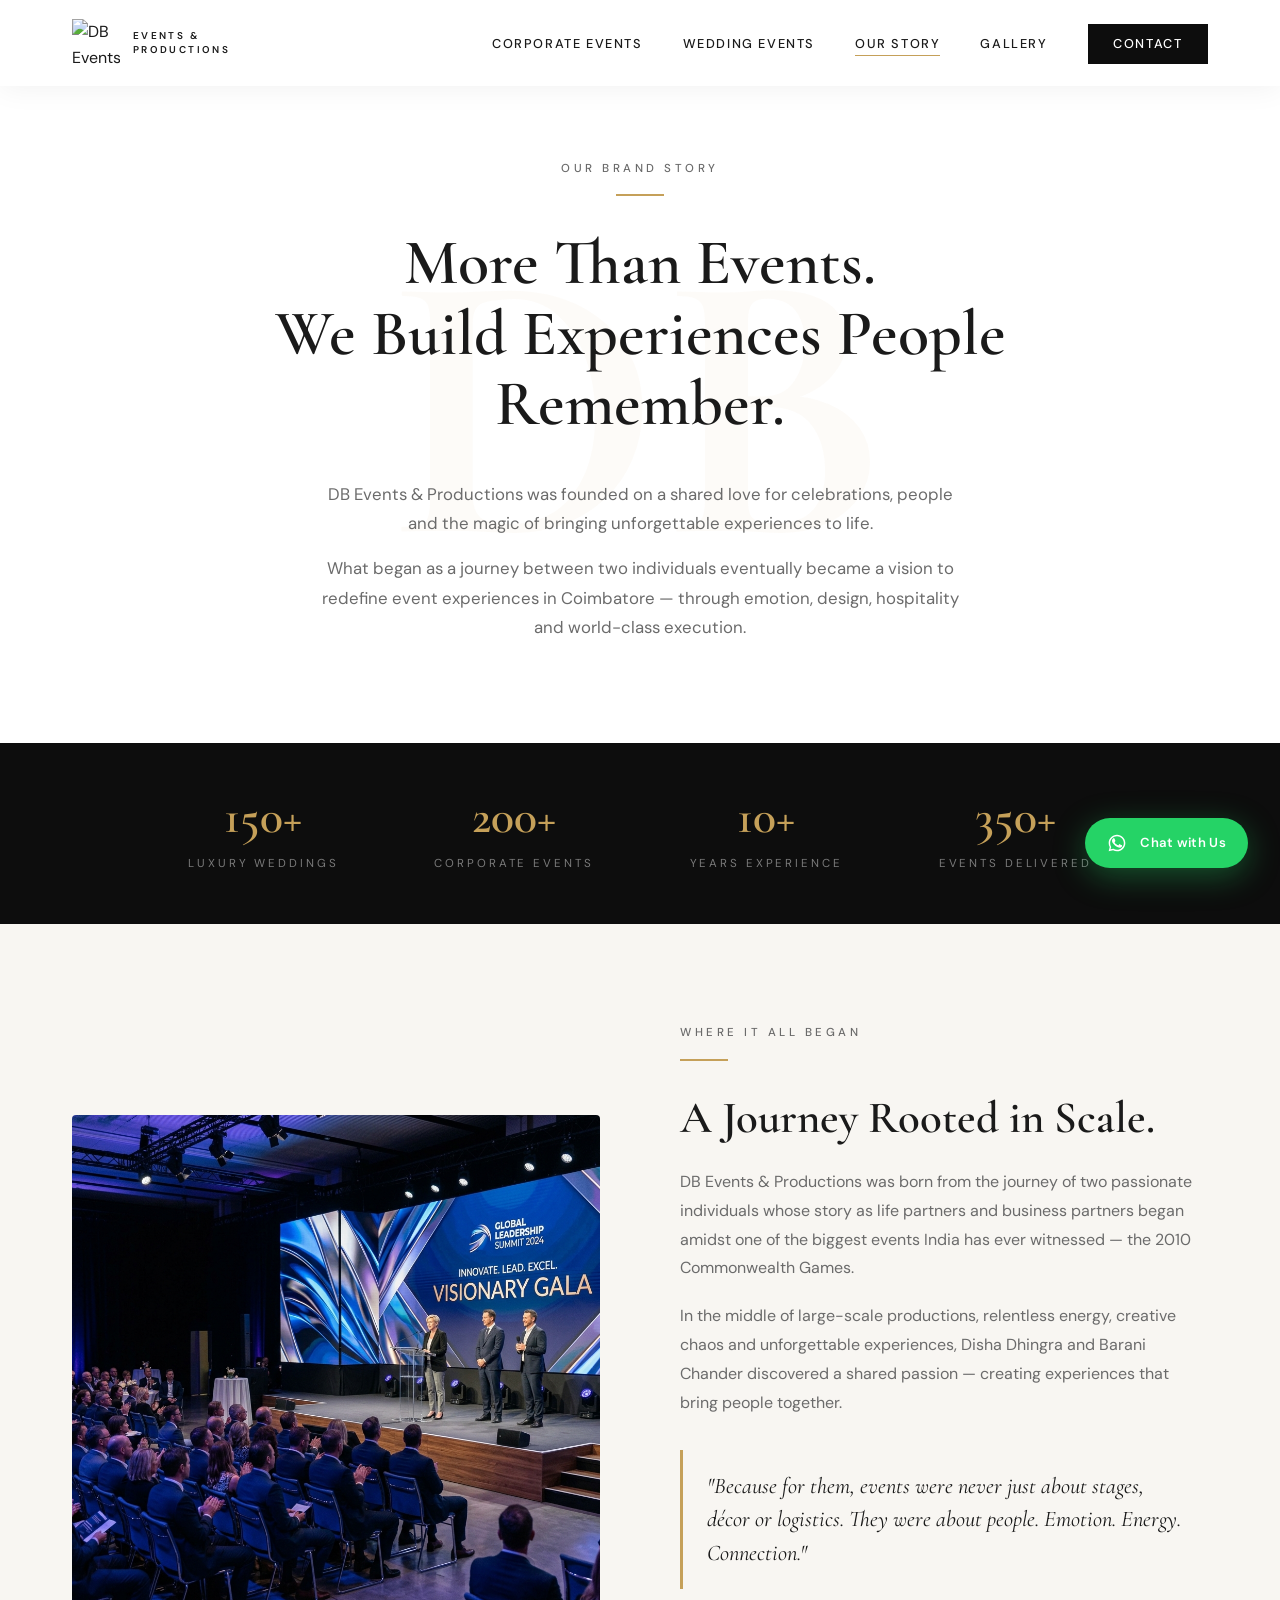
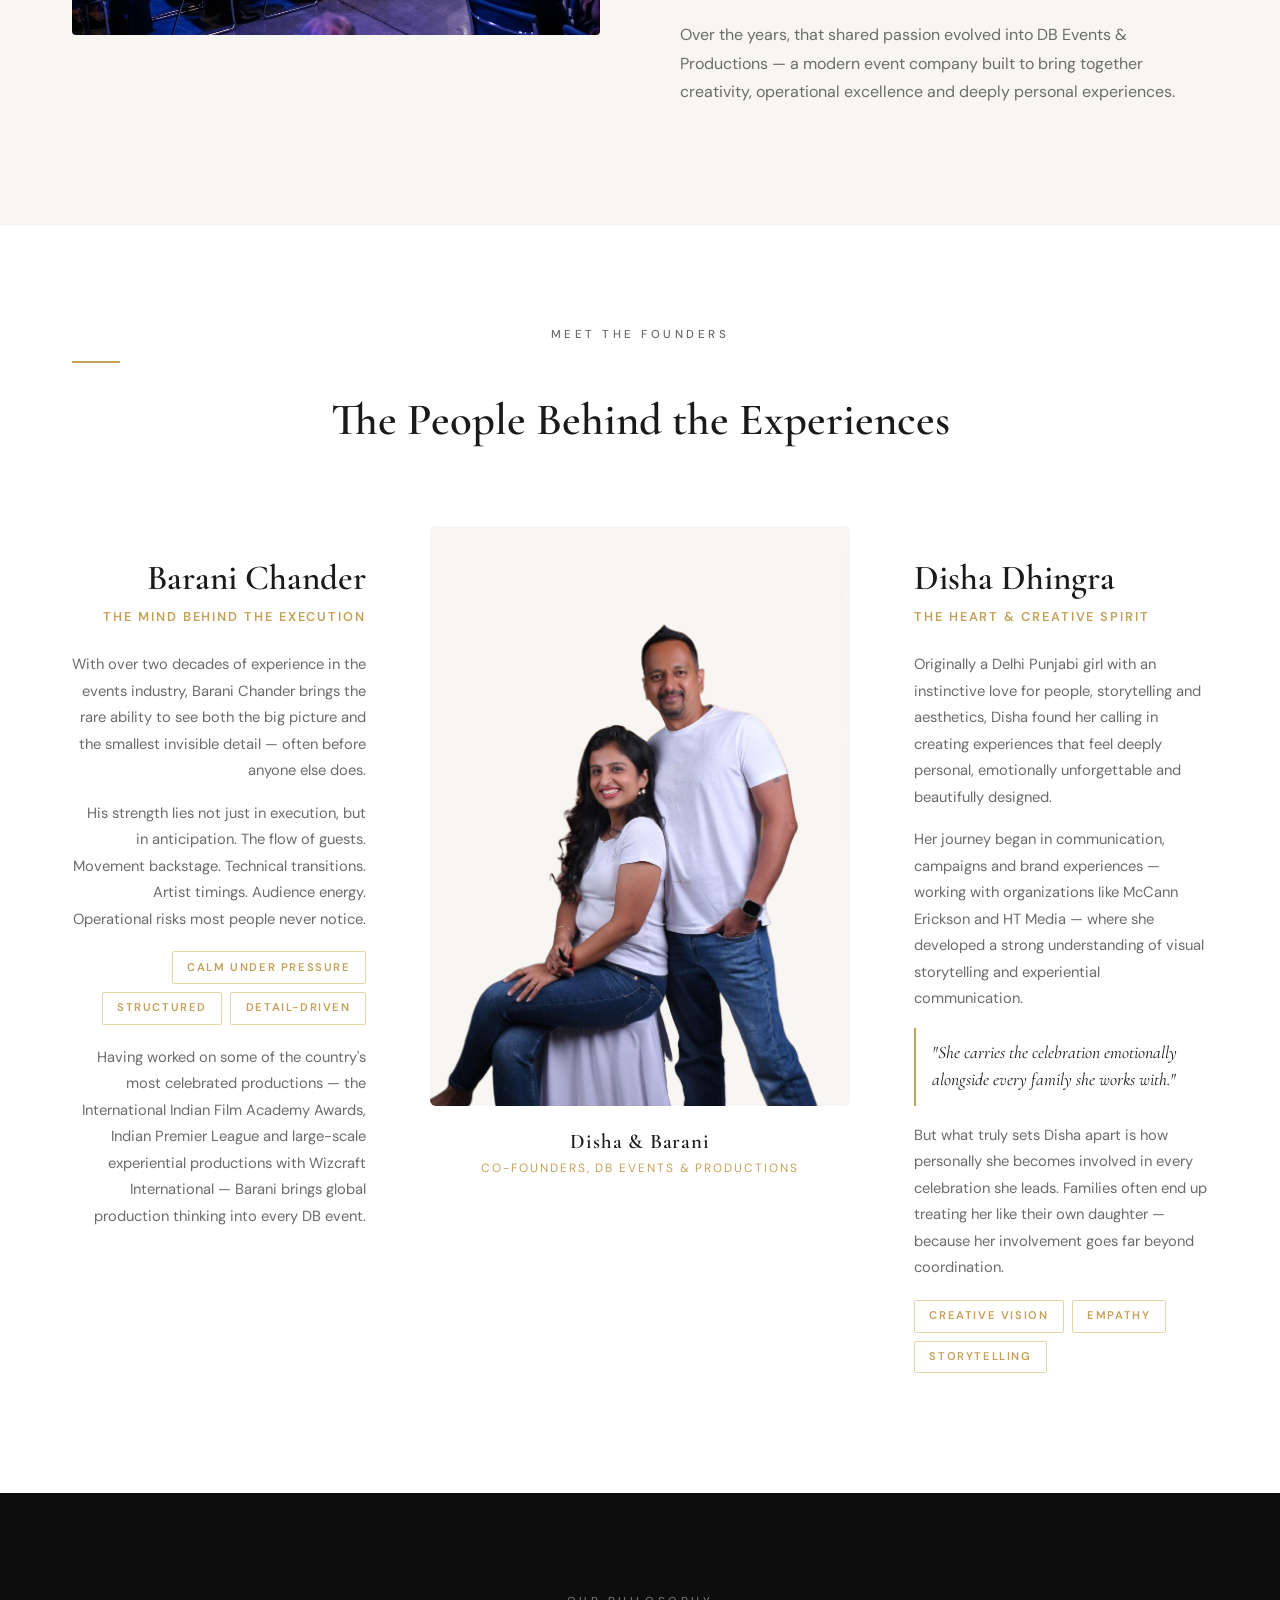
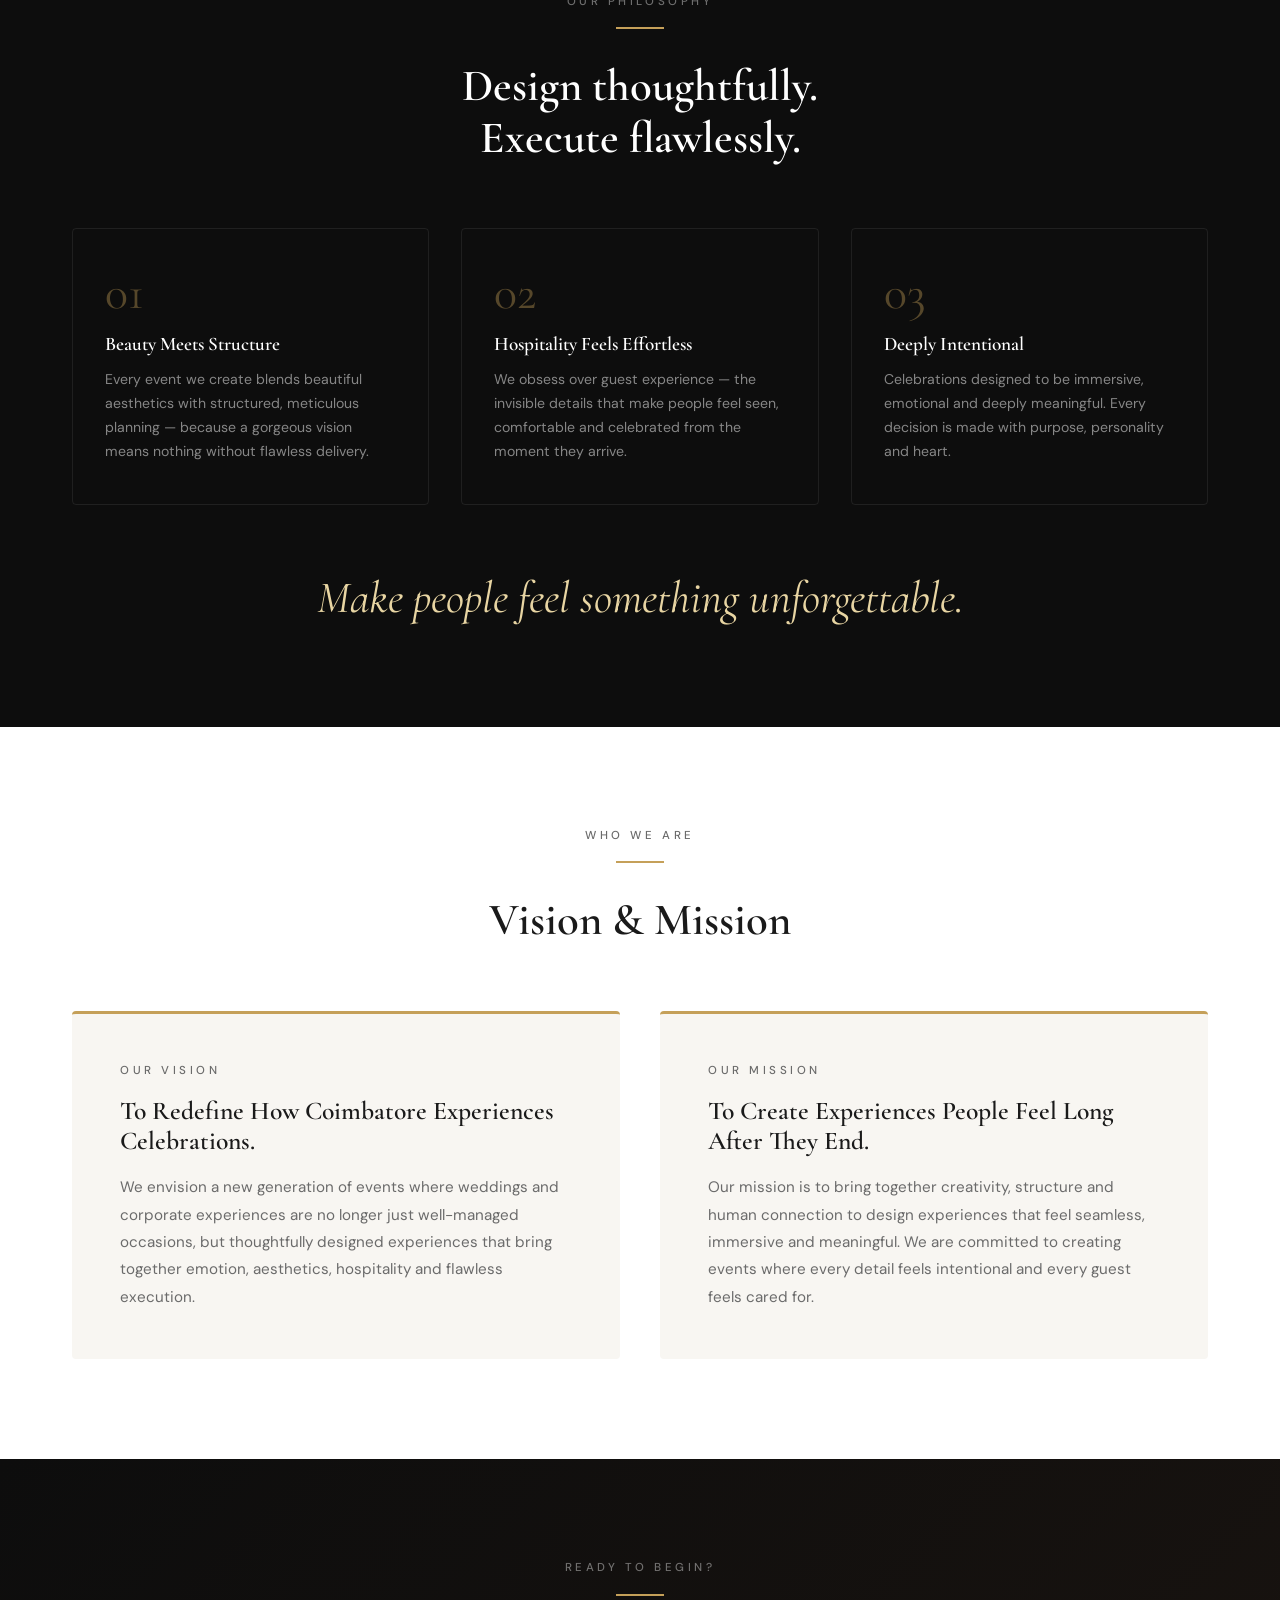
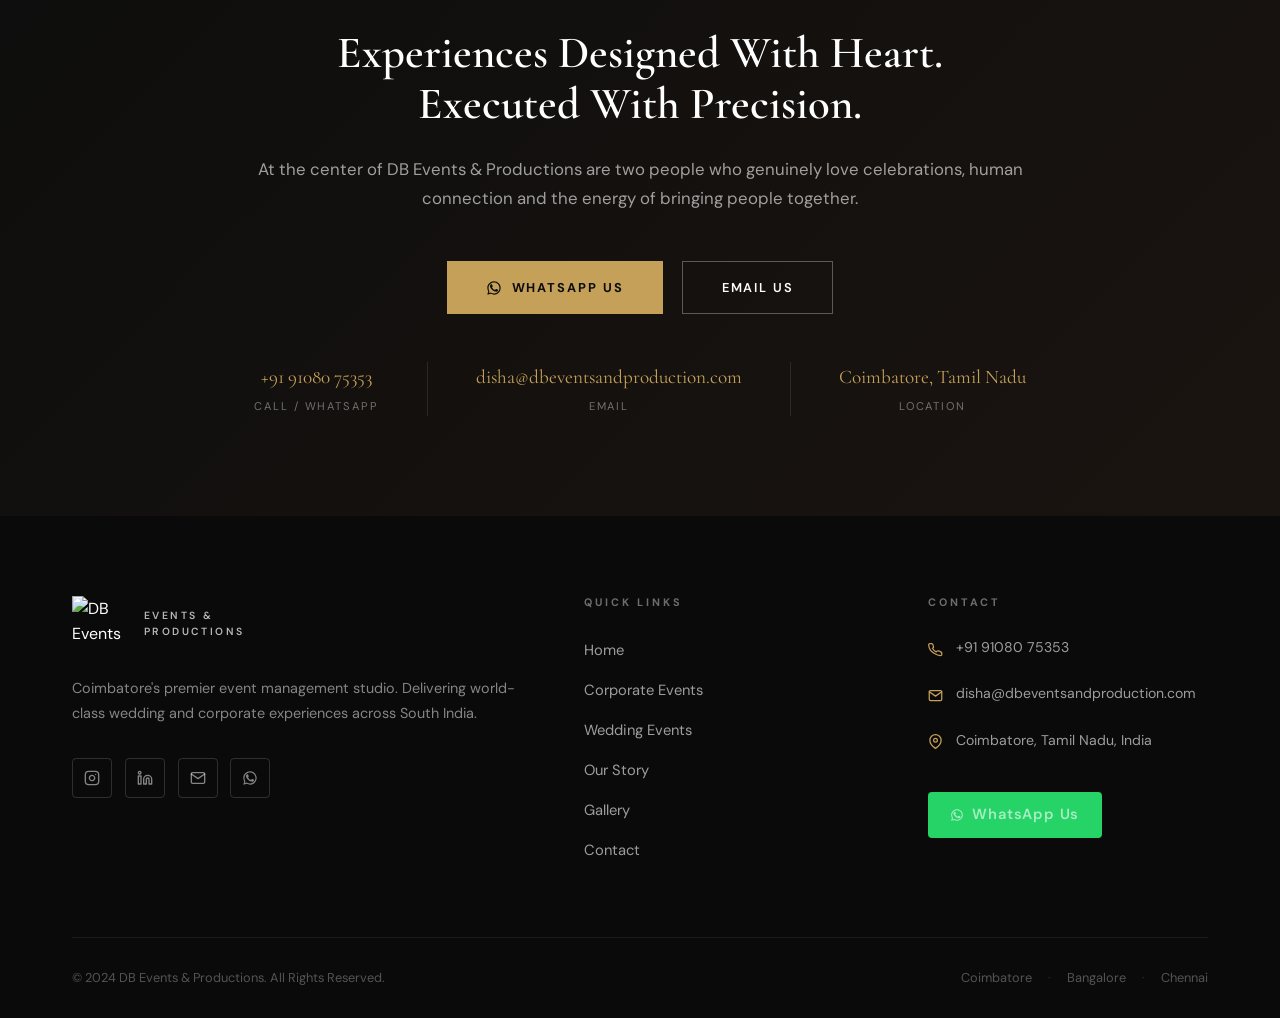
==== about.html @ b4627462 "Initial upload" ====
<!DOCTYPE html>
<html lang="en">
<head>
    <meta charset="UTF-8">
    <meta name="viewport" content="width=device-width, initial-scale=1.0">
    <title>About DB Events & Productions | Premium Event Management in Coimbatore</title>
    <meta name="description" content="Learn about DB Events & Productions — a premium event management company in Coimbatore founded by Disha Dhingra and Barani Chander, specializing in luxury weddings, corporate events and world-class experiences.">
    <link rel="preconnect" href="https://fonts.googleapis.com">
    <link rel="preconnect" href="https://fonts.gstatic.com" crossorigin>
    <link href="https://fonts.googleapis.com/css2?family=DM+Sans:ital,opsz,wght@0,9..40,300;0,9..40,400;0,9..40,500;0,9..40,600;0,9..40,700;1,9..40,400&family=Cormorant+Garamond:ital,wght@0,400;0,500;0,600;0,700;1,400;1,600&display=swap" rel="stylesheet">
    <style>
        :root {
            --primary-font: 'DM Sans', sans-serif;
            --heading-font: 'Cormorant Garamond', serif;
            --bg-white: #ffffff;
            --bg-light: #f8f6f2;
            --bg-dark: #0d0d0d;
            --text-main: #1a1a1a;
            --text-muted: #6b6b6b;
            --text-white: #ffffff;
            --accent: #c5a059;
            --accent-light: #e8d5a3;
            --transition: all 0.45s cubic-bezier(0.165, 0.84, 0.44, 1);
            --container-width: 1200px;
        }

        * { margin: 0; padding: 0; box-sizing: border-box; }
        html { scroll-behavior: smooth; }

        body {
            font-family: var(--primary-font);
            color: var(--text-main);
            line-height: 1.6;
            background: var(--bg-white);
            overflow-x: hidden;
        }

        /* ─── LAYOUT ─── */
        .container { max-width: var(--container-width); margin: 0 auto; padding: 0 2rem; }
        .section-padding { padding: 100px 0; }
        .bg-light { background-color: var(--bg-light); }
        .bg-dark { background-color: var(--bg-dark); }
        .text-white { color: var(--text-white); }
        .text-center { text-align: center; }
        .grid { display: grid; }
        .grid-2-col { grid-template-columns: 1fr 1fr; gap: 5rem; align-items: center; }
        .grid-3-col { grid-template-columns: repeat(3, 1fr); gap: 2.5rem; }

        /* ─── TYPOGRAPHY ─── */
        h1, h2, h3, h4 { font-family: var(--heading-font); font-weight: 600; line-height: 1.15; }

        .overline {
            font-size: 0.72rem;
            letter-spacing: 0.22rem;
            text-transform: uppercase;
            color: var(--text-muted);
            margin-bottom: 1rem;
            display: block;
            font-weight: 500;
            font-family: var(--primary-font);
        }

        .section-title { font-size: 2.8rem; margin-bottom: 1.5rem; }
        .section-text { font-size: 1.05rem; color: var(--text-muted); max-width: 800px; line-height: 1.75; }
        .text-center .section-text { margin: 0 auto 3rem; }

        .accent-line { width: 48px; height: 2px; background: var(--accent); margin-bottom: 2rem; }
        .text-center .accent-line { margin: 0 auto 2rem; }

        /* ─── HEADER ─── */
        header {
            position: fixed;
            top: 0; left: 0;
            width: 100%;
            z-index: 1000;
            padding: 1.2rem 0;
            background: rgba(255,255,255,0.94);
            backdrop-filter: blur(14px);
            box-shadow: 0 2px 30px rgba(0,0,0,0.06);
            transition: var(--transition);
        }

        header nav { display: flex; justify-content: space-between; align-items: center; }

        .logo {
            display: flex;
            align-items: center;
            gap: 0.8rem;
            cursor: pointer;
            text-decoration: none;
            color: inherit;
        }

        .logo-image {
            width: 48px;
            height: 48px;
            object-fit: contain;
            flex-shrink: 0;
        }

        .logo-text {
            font-family: var(--primary-font);
            font-size: 0.62rem;
            letter-spacing: 0.15rem;
            line-height: 1.4;
            font-weight: 600;
            color: var(--text-main);
            text-transform: uppercase;
        }

        .nav-links {
            display: flex;
            list-style: none;
            gap: 2.5rem;
            align-items: center;
        }

        .nav-links a {
            text-decoration: none;
            color: var(--text-main);
            font-size: 0.8rem;
            font-weight: 500;
            letter-spacing: 0.1rem;
            transition: var(--transition);
            position: relative;
            text-transform: uppercase;
        }

        .nav-links a::after {
            content: '';
            position: absolute;
            bottom: -4px; left: 0;
            width: 0; height: 1px;
            background: var(--accent);
            transition: var(--transition);
        }

        .nav-links a:hover::after,
        .nav-links a.active::after { width: 100%; }

        .nav-cta {
            background: var(--bg-dark) !important;
            color: var(--text-white) !important;
            padding: 0.7rem 1.6rem !important;
            letter-spacing: 0.1rem !important;
        }

        .nav-cta::after { display: none !important; }

        .mobile-toggle { display: none; cursor: pointer; background: none; border: none; color: var(--text-main); }

        /* ─── BUTTONS ─── */
        .btn {
            display: inline-flex;
            align-items: center;
            gap: 0.6rem;
            padding: 0.95rem 2.4rem;
            text-decoration: none;
            font-size: 0.8rem;
            font-weight: 600;
            letter-spacing: 0.12rem;
            transition: var(--transition);
            text-transform: uppercase;
            font-family: var(--primary-font);
            cursor: pointer;
            border: none;
        }

        .btn-filled {
            background: var(--accent);
            color: var(--bg-dark);
            border: 1px solid var(--accent);
            font-weight: 700;
        }

        .btn-filled:hover {
            background: transparent;
            color: var(--bg-dark);
            border-color: var(--bg-dark);
        }

        .btn-outline-dark {
            border: 1px solid var(--bg-dark);
            color: var(--bg-dark);
        }

        .btn-outline-dark:hover {
            background: var(--bg-dark);
            color: var(--text-white);
        }

        /* ─── HERO ─── */
        .about-hero {
            padding-top: 160px;
            padding-bottom: 100px;
            background: var(--bg-white);
            position: relative;
            overflow: hidden;
        }

        .about-hero::before {
            content: 'DB';
            position: absolute;
            top: 50%;
            left: 50%;
            transform: translate(-50%, -40%);
            font-family: var(--heading-font);
            font-size: 30vw;
            font-weight: 700;
            color: rgba(197,160,89,0.04);
            pointer-events: none;
            white-space: nowrap;
            line-height: 1;
        }

        .about-hero-inner { position: relative; z-index: 1; }

        .editorial-title {
            font-size: clamp(2.4rem, 5vw, 4.2rem);
            margin: 1.5rem auto 2.5rem;
            max-width: 820px;
            line-height: 1.1;
        }

        .editorial-intro {
            max-width: 640px;
            margin: 0 auto;
            display: flex;
            flex-direction: column;
            gap: 1rem;
        }

        .editorial-intro p {
            font-size: 1.05rem;
            color: var(--text-muted);
            line-height: 1.75;
        }

        /* ─── STATS STRIP ─── */
        .stats-strip {
            background: var(--bg-dark);
            padding: 50px 0;
        }

        .stats-strip-inner {
            display: flex;
            justify-content: center;
            gap: 6rem;
            flex-wrap: wrap;
        }

        .stat-block { text-align: center; }

        .stat-number {
            font-family: var(--heading-font);
            font-size: 3rem;
            font-weight: 600;
            color: var(--accent);
            display: block;
            line-height: 1;
            margin-bottom: 0.5rem;
        }

        .stat-label {
            font-size: 0.72rem;
            letter-spacing: 0.18rem;
            text-transform: uppercase;
            color: rgba(255,255,255,0.45);
            font-family: var(--primary-font);
        }

        /* ─── STORY SECTION ─── */
        .story-image {
            border-radius: 4px;
            overflow: hidden;
            height: 520px;
        }

        .story-image img {
            width: 100%;
            height: 100%;
            object-fit: cover;
            object-position: center;
        }

        .story-content { }
        .story-content p { font-size: 1rem; color: var(--text-muted); line-height: 1.8; margin-bottom: 1.2rem; }

        .pull-quote {
            border-left: 3px solid var(--accent);
            padding: 1.2rem 1.5rem;
            margin: 2rem 0;
            font-family: var(--heading-font);
            font-size: 1.4rem;
            font-style: italic;
            color: var(--text-main);
            line-height: 1.5;
            background: var(--bg-light);
        }

        /* ─── FOUNDERS: CENTER PHOTO LAYOUT ─── */
        .founders-section {
            padding: 100px 0;
            background: var(--bg-white);
        }

        .founders-header {
            text-align: center;
            margin-bottom: 5rem;
        }

        .founders-trio {
            display: grid;
            grid-template-columns: 1fr 420px 1fr;
            gap: 4rem;
            align-items: start;
        }

        /* Center: Photo */
        .founder-photo-center {
            grid-column: 2;
            position: sticky;
            top: 120px;
        }

        .founder-photo-frame {
            border-radius: 6px;
            overflow: hidden;
            height: 580px;
            background: var(--bg-light);
            position: relative;
        }

        .founder-photo-frame img {
            width: 100%;
            height: 100%;
            object-fit: cover;
            object-position: center top;
            display: block;
        }

        .founder-photo-caption {
            text-align: center;
            margin-top: 1.5rem;
        }

        .founder-photo-caption h3 {
            font-size: 1.3rem;
            letter-spacing: 0.05rem;
            margin-bottom: 0.3rem;
        }

        .founder-photo-caption p {
            font-size: 0.75rem;
            color: var(--accent);
            text-transform: uppercase;
            letter-spacing: 0.12rem;
            font-family: var(--primary-font);
        }

        /* Left: Barani */
        .founder-left {
            grid-column: 1;
            text-align: right;
            padding-top: 2rem;
        }

        /* Right: Disha */
        .founder-right {
            grid-column: 3;
            text-align: left;
            padding-top: 2rem;
        }

        .founder-side h2 {
            font-size: 2.2rem;
            margin-bottom: 0.5rem;
        }

        .founder-side-subtitle {
            font-size: 0.8rem;
            color: var(--accent);
            text-transform: uppercase;
            letter-spacing: 0.12rem;
            font-family: var(--primary-font);
            font-weight: 600;
            margin-bottom: 1.5rem;
            display: block;
        }

        .founder-side p {
            font-size: 0.92rem;
            color: var(--text-muted);
            line-height: 1.8;
            margin-bottom: 1rem;
        }

        .founder-tags {
            display: flex;
            gap: 0.5rem;
            flex-wrap: wrap;
            margin: 1.2rem 0;
        }

        .founder-left .founder-tags { justify-content: flex-end; }
        .founder-right .founder-tags { justify-content: flex-start; }

        .founder-tag {
            font-size: 0.7rem;
            letter-spacing: 0.1rem;
            text-transform: uppercase;
            padding: 0.4rem 0.9rem;
            border: 1px solid var(--accent-light);
            color: var(--accent);
            font-family: var(--primary-font);
            font-weight: 600;
            border-radius: 2px;
        }

        .pull-quote-mini {
            font-family: var(--heading-font);
            font-style: italic;
            font-size: 1.1rem;
            color: var(--text-main);
            border-left: 2px solid var(--accent);
            padding: 0.8rem 1rem;
            margin: 1rem 0;
            line-height: 1.5;
        }

        .founder-right .pull-quote-mini {
            border-left: 2px solid var(--accent);
            border-right: none;
        }

        .founder-left .pull-quote-mini {
            border-left: none;
            border-right: 2px solid var(--accent);
            padding: 0.8rem 1rem;
        }

        /* ─── PHILOSOPHY ─── */
        .philosophy-grid {
            display: grid;
            grid-template-columns: repeat(3, 1fr);
            gap: 2rem;
            margin: 4rem 0;
        }

        .philosophy-card {
            padding: 2.5rem 2rem;
            border: 1px solid rgba(255,255,255,0.08);
            border-radius: 4px;
            text-align: left;
        }

        .philosophy-card .phi-num {
            font-family: var(--heading-font);
            font-size: 3rem;
            color: var(--accent);
            opacity: 0.4;
            line-height: 1;
            margin-bottom: 1rem;
            display: block;
        }

        .philosophy-card h4 {
            font-size: 1.2rem;
            margin-bottom: 0.8rem;
            color: var(--text-white);
        }

        .philosophy-card p {
            font-size: 0.88rem;
            color: rgba(255,255,255,0.5);
            line-height: 1.7;
        }

        .large-statement {
            font-family: var(--heading-font);
            font-size: clamp(1.8rem, 3.5vw, 3rem);
            font-style: italic;
            color: var(--accent-light);
            margin-top: 2rem;
            line-height: 1.3;
        }

        /* ─── VISION & MISSION ─── */
        .v-m-card {
            padding: 3rem;
            background: var(--bg-light);
            border-radius: 4px;
            border-top: 3px solid var(--accent);
        }

        .v-m-card h3 {
            font-size: 1.6rem;
            margin-bottom: 1.2rem;
        }

        .v-m-card p {
            font-size: 0.95rem;
            color: var(--text-muted);
            line-height: 1.8;
        }

        /* ─── CLOSING CTA ─── */
        .cta-section {
            background: linear-gradient(135deg, #0d0d0d 0%, #1a1410 100%);
            color: white;
        }

        .cta-actions {
            display: flex;
            justify-content: center;
            gap: 1.2rem;
            margin-top: 2.5rem;
            flex-wrap: wrap;
        }

        .btn-outline-white {
            border: 1px solid rgba(255,255,255,0.3);
            color: white;
            background: transparent;
        }

        .btn-outline-white:hover {
            background: white;
            color: var(--bg-dark);
        }

        .contact-details-row {
            margin-top: 3rem;
            display: flex;
            justify-content: center;
            gap: 3rem;
            flex-wrap: wrap;
        }

        .contact-detail-item { text-align: center; }

        .contact-detail-item .val {
            font-family: var(--heading-font);
            font-size: 1.2rem;
            color: var(--accent);
            margin-bottom: 0.3rem;
        }

        .contact-detail-item .lbl {
            font-size: 0.7rem;
            color: rgba(255,255,255,0.4);
            letter-spacing: 0.12rem;
            text-transform: uppercase;
        }

        .contact-divider {
            width: 1px;
            background: rgba(255,255,255,0.1);
        }

        /* ─── WHATSAPP FAB ─── */
        .whatsapp-fab {
            position: fixed;
            bottom: 2rem;
            right: 2rem;
            z-index: 999;
            display: flex;
            align-items: center;
            gap: 0.8rem;
            background: #25D366;
            color: white;
            padding: 0.9rem 1.4rem;
            border-radius: 50px;
            text-decoration: none;
            font-size: 0.82rem;
            font-weight: 600;
            font-family: var(--primary-font);
            box-shadow: 0 8px 32px rgba(37,211,102,0.35);
            transition: var(--transition);
            animation: fabPop 0.5s 1s cubic-bezier(0.175, 0.885, 0.32, 1.275) both;
        }

        @keyframes fabPop {
            from { transform: scale(0); opacity: 0; }
            to { transform: scale(1); opacity: 1; }
        }

        .whatsapp-fab:hover {
            background: #20ba5a;
            transform: translateY(-3px);
            box-shadow: 0 12px 40px rgba(37,211,102,0.45);
        }

        .whatsapp-fab svg { width: 20px; height: 20px; flex-shrink: 0; }
        .whatsapp-fab .wa-text { letter-spacing: 0.02rem; }

        /* ─── FOOTER ─── */
        footer {
            background: #0a0a0a;
            color: var(--text-white);
            padding: 80px 0 30px;
        }

        .footer-grid {
            display: grid;
            grid-template-columns: 1.6fr 1fr 1fr;
            gap: 4rem;
            margin-bottom: 60px;
        }

        .footer-logo {
            display: flex;
            align-items: center;
            gap: 1rem;
            margin-bottom: 1.5rem;
        }

        .footer-logo-image {
            width: 56px;
            height: 56px;
            object-fit: contain;
            flex-shrink: 0;
        }

        .footer-logo-text {
            font-family: var(--primary-font);
            font-size: 0.65rem;
            letter-spacing: 0.15rem;
            line-height: 1.5;
            font-weight: 600;
            text-transform: uppercase;
            color: rgba(255,255,255,0.7);
        }

        .footer-brand p {
            color: rgba(255,255,255,0.5);
            font-size: 0.9rem;
            line-height: 1.75;
            margin-bottom: 2rem;
        }

        .footer-social-row { display: flex; gap: 0.8rem; }

        .social-btn {
            width: 40px;
            height: 40px;
            border: 1px solid rgba(255,255,255,0.15);
            display: flex;
            align-items: center;
            justify-content: center;
            color: rgba(255,255,255,0.5);
            transition: var(--transition);
            text-decoration: none;
            border-radius: 4px;
        }

        .social-btn:hover {
            border-color: var(--accent);
            color: var(--accent);
            background: rgba(197,160,89,0.08);
        }

        .footer-col h4 {
            font-family: var(--primary-font);
            font-size: 0.68rem;
            font-weight: 700;
            letter-spacing: 0.18rem;
            text-transform: uppercase;
            margin-bottom: 1.8rem;
            color: rgba(255,255,255,0.4);
        }

        .footer-col ul { list-style: none; }
        .footer-col li { margin-bottom: 0.9rem; }

        .footer-col a {
            color: rgba(255,255,255,0.6);
            text-decoration: none;
            font-size: 0.92rem;
            transition: var(--transition);
        }

        .footer-col a:hover { color: var(--accent); }

        .footer-contact-item {
            display: flex;
            align-items: flex-start;
            gap: 0.8rem;
            margin-bottom: 1.2rem;
        }

        .footer-contact-item .icon {
            color: var(--accent);
            margin-top: 0.1rem;
            flex-shrink: 0;
        }

        .footer-contact-item p,
        .footer-contact-item a {
            font-size: 0.88rem;
            color: rgba(255,255,255,0.6);
            text-decoration: none;
            line-height: 1.5;
            transition: var(--transition);
        }

        .footer-contact-item a:hover { color: var(--accent); }

        .footer-wa-btn {
            display: inline-flex;
            align-items: center;
            gap: 0.5rem;
            background: #25D366;
            color: white;
            padding: 0.7rem 1.4rem;
            border-radius: 4px;
            text-decoration: none;
            font-size: 0.8rem;
            font-weight: 600;
            margin-top: 1rem;
            letter-spacing: 0.05rem;
            transition: var(--transition);
        }

        .footer-wa-btn:hover { background: #20ba5a; }

        .footer-bottom {
            padding-top: 30px;
            border-top: 1px solid rgba(255,255,255,0.07);
            display: flex;
            justify-content: space-between;
            align-items: center;
            font-size: 0.8rem;
            color: rgba(255,255,255,0.3);
            flex-wrap: wrap;
            gap: 1rem;
        }

        .footer-cities { display: flex; gap: 1rem; }
        .footer-cities span { opacity: 0.5; }
        .footer-city { opacity: 1 !important; }

        /* ─── MOBILE ─── */
        @media (max-width: 1100px) {
            .founders-trio {
                grid-template-columns: 1fr 340px 1fr;
                gap: 2.5rem;
            }

            .founder-photo-frame { height: 480px; }
        }

        @media (max-width: 900px) {
            /* Stack founders: photo top, then side-by-side text */
            .founders-trio {
                grid-template-columns: 1fr;
                gap: 3rem;
            }

            .founder-photo-center { grid-column: 1; position: static; max-width: 400px; margin: 0 auto; }
            .founder-left { grid-column: 1; text-align: left; }
            .founder-right { grid-column: 1; text-align: left; }
            .founder-left .founder-tags { justify-content: flex-start; }
            .founder-left .pull-quote-mini { border-left: 2px solid var(--accent); border-right: none; padding: 0.8rem 1rem; }

            .grid-2-col { grid-template-columns: 1fr; gap: 2.5rem; }
            .grid-3-col { grid-template-columns: 1fr; }
            .philosophy-grid { grid-template-columns: 1fr; }
            .footer-grid { grid-template-columns: 1fr 1fr; gap: 2.5rem; }
            .story-image { height: 320px; }
        }

        @media (max-width: 768px) {
            .section-padding { padding: 60px 0; }
            .section-title { font-size: 2rem; }
            .editorial-title { font-size: 2rem; }
            .nav-links { display: none; }

            .nav-links.open {
                display: flex;
                flex-direction: column;
                position: fixed;
                top: 0; left: 0;
                width: 100%; height: 100vh;
                background: var(--bg-white);
                align-items: center;
                justify-content: center;
                gap: 2.5rem;
                z-index: 999;
            }

            .nav-links.open a { font-size: 1.2rem; }
            .mobile-toggle { display: flex; align-items: center; justify-content: center; z-index: 1001; position: relative; }
            .footer-grid { grid-template-columns: 1fr; gap: 2.5rem; }
            .footer-bottom { flex-direction: column; text-align: center; }
            .whatsapp-fab .wa-text { display: none; }
            .whatsapp-fab { padding: 1rem; }
            .stats-strip-inner { gap: 3rem; }
            .contact-divider { display: none; }
            .contact-details-row { gap: 1.5rem; }
        }

        @media (max-width: 480px) {
            .container { padding: 0 1.5rem; }
            .about-hero { padding-top: 120px; }
            .editorial-title { font-size: 1.7rem; }
            .section-title { font-size: 1.7rem; }
            .stat-number { font-size: 2.2rem; }
            .stats-strip-inner { gap: 2rem; }
            .founder-photo-frame { height: 380px; }
            .v-m-card { padding: 2rem 1.5rem; }
        }
    </style>
</head>
<body>

    <!-- WhatsApp FAB -->
    <a href="https://wa.me/919108075353" target="_blank" rel="noopener" class="whatsapp-fab" aria-label="Chat on WhatsApp">
        <svg viewBox="0 0 24 24" fill="currentColor" xmlns="http://www.w3.org/2000/svg">
            <path d="M17.472 14.382c-.297-.149-1.758-.867-2.03-.967-.273-.099-.471-.148-.67.15-.197.297-.767.966-.94 1.164-.173.199-.347.223-.644.075-.297-.15-1.255-.463-2.39-1.475-.883-.788-1.48-1.761-1.653-2.059-.173-.297-.018-.458.13-.606.134-.133.298-.347.446-.52.149-.174.198-.298.298-.497.099-.198.05-.371-.025-.52-.075-.149-.669-1.612-.916-2.207-.242-.579-.487-.5-.669-.51-.173-.008-.371-.01-.57-.01-.198 0-.52.074-.792.372-.272.297-1.04 1.016-1.04 2.479 0 1.462 1.065 2.875 1.213 3.074.149.198 2.096 3.2 5.077 4.487.709.306 1.262.489 1.694.625.712.227 1.36.195 1.871.118.571-.085 1.758-.719 2.006-1.413.248-.694.248-1.289.173-1.413-.074-.124-.272-.198-.57-.347z"/>
            <path d="M12.004 2C6.477 2 2 6.477 2 12.004c0 1.765.465 3.424 1.277 4.865L2 22l5.29-1.248A10.002 10.002 0 0012.004 22C17.53 22 22 17.523 22 12.004 22 6.477 17.53 2 12.004 2zm0 18.214a8.21 8.21 0 01-4.277-1.197l-.306-.183-3.14.74.795-2.906-.199-.315A8.212 8.212 0 013.789 12.004c0-4.537 3.693-8.23 8.215-8.23 4.521 0 8.214 3.693 8.214 8.23 0 4.536-3.693 8.21-8.214 8.21z"/>
        </svg>
        <span class="wa-text">Chat with Us</span>
    </a>

    <!-- Header — matches index.html exactly -->
    <header id="main-header">
        <nav class="container">
            <a href="index.html" class="logo">
                <img src="assets/logo.png" alt="DB Events & Productions" class="logo-image">
                <div class="logo-text">Events &<br>Productions</div>
            </a>
            <ul class="nav-links" id="nav-links">
                <li><a href="corporate.html">Corporate Events</a></li>
                <li><a href="weddings.html">Wedding Events</a></li>
                <li><a href="about.html" class="active">Our Story</a></li>
                <li><a href="gallery.html">Gallery</a></li>
                <li><a href="contact.html" class="nav-cta">Contact</a></li>
            </ul>
            <button class="mobile-toggle" id="mobile-toggle" aria-label="Toggle menu">
                <svg id="icon-menu" width="24" height="24" viewBox="0 0 24 24" fill="none" stroke="currentColor" stroke-width="2" stroke-linecap="round" stroke-linejoin="round">
                    <line x1="3" y1="6" x2="21" y2="6"/><line x1="3" y1="12" x2="21" y2="12"/><line x1="3" y1="18" x2="21" y2="18"/>
                </svg>
                <svg id="icon-close" width="24" height="24" viewBox="0 0 24 24" fill="none" stroke="currentColor" stroke-width="2" stroke-linecap="round" stroke-linejoin="round" style="display:none;">
                    <line x1="18" y1="6" x2="6" y2="18"/><line x1="6" y1="6" x2="18" y2="18"/>
                </svg>
            </button>
        </nav>
    </header>

    <main>

        <!-- ── HERO ── -->
        <section class="about-hero">
            <div class="container text-center about-hero-inner">
                <span class="overline">Our Brand Story</span>
                <div class="accent-line"></div>
                <h1 class="editorial-title">More Than Events.<br>We Build Experiences People Remember.</h1>
                <div class="editorial-intro">
                    <p>DB Events & Productions was founded on a shared love for celebrations, people and the magic of bringing unforgettable experiences to life.</p>
                    <p>What began as a journey between two individuals eventually became a vision to redefine event experiences in Coimbatore — through emotion, design, hospitality and world-class execution.</p>
                </div>
            </div>
        </section>

        <!-- ── STATS STRIP ── -->
        <div class="stats-strip">
            <div class="stats-strip-inner">
                <div class="stat-block">
                    <span class="stat-number">150+</span>
                    <span class="stat-label">Luxury Weddings</span>
                </div>
                <div class="stat-block">
                    <span class="stat-number">200+</span>
                    <span class="stat-label">Corporate Events</span>
                </div>
                <div class="stat-block">
                    <span class="stat-number">10+</span>
                    <span class="stat-label">Years Experience</span>
                </div>
                <div class="stat-block">
                    <span class="stat-number">350+</span>
                    <span class="stat-label">Events Delivered</span>
                </div>
            </div>
        </div>

        <!-- ── STORY SECTION ── -->
        <section class="section-padding bg-light">
            <div class="container">
                <div class="grid grid-2-col">
                    <div class="story-image">
                        <img src="assets/corporate.png" alt="2010 Commonwealth Games Era — Where It All Began">
                    </div>
                    <div class="story-content">
                        <span class="overline">Where It All Began</span>
                        <div class="accent-line"></div>
                        <h2 class="section-title">A Journey Rooted in Scale.</h2>
                        <p>DB Events & Productions was born from the journey of two passionate individuals whose story as life partners and business partners began amidst one of the biggest events India has ever witnessed — the 2010 Commonwealth Games.</p>
                        <p>In the middle of large-scale productions, relentless energy, creative chaos and unforgettable experiences, Disha Dhingra and Barani Chander discovered a shared passion — creating experiences that bring people together.</p>
                        <div class="pull-quote">
                            "Because for them, events were never just about stages, décor or logistics. They were about people. Emotion. Energy. Connection."
                        </div>
                        <p>Over the years, that shared passion evolved into DB Events & Productions — a modern event company built to bring together creativity, operational excellence and deeply personal experiences.</p>
                    </div>
                </div>
            </div>
        </section>

        <!-- ── FOUNDERS: ONE PHOTO, TWO STORIES ── -->
        <section class="founders-section">
            <div class="container">
                <div class="founders-header">
                    <span class="overline">Meet the Founders</span>
                    <div class="accent-line"></div>
                    <h2 class="section-title">The People Behind the Experiences</h2>
                </div>

                <div class="founders-trio">

                    <!-- LEFT: Barani Chander -->
                    <div class="founder-side founder-left">
                        <h2>Barani Chander</h2>
                        <span class="founder-side-subtitle">The Mind Behind The Execution</span>
                        <p>With over two decades of experience in the events industry, Barani Chander brings the rare ability to see both the big picture and the smallest invisible detail — often before anyone else does.</p>
                        <p>His strength lies not just in execution, but in anticipation. The flow of guests. Movement backstage. Technical transitions. Artist timings. Audience energy. Operational risks most people never notice.</p>
                        <div class="founder-tags">
                            <span class="founder-tag">Calm under pressure</span>
                            <span class="founder-tag">Structured</span>
                            <span class="founder-tag">Detail-driven</span>
                        </div>
                        <p>Having worked on some of the country's most celebrated productions — the International Indian Film Academy Awards, Indian Premier League and large-scale experiential productions with Wizcraft International — Barani brings global production thinking into every DB event.</p>
                    </div>

                    <!-- CENTER: Single Shared Photo -->
                    <div class="founder-photo-center">
                        <div class="founder-photo-frame">
                            <img src="assets/founders.png" alt="Disha Dhingra & Barani Chander — Co-founders of DB Events & Productions">
                        </div>
                        <div class="founder-photo-caption">
                            <h3>Disha & Barani</h3>
                            <p>Co-founders, DB Events & Productions</p>
                        </div>
                    </div>

                    <!-- RIGHT: Disha Dhingra -->
                    <div class="founder-side founder-right">
                        <h2>Disha Dhingra</h2>
                        <span class="founder-side-subtitle">The Heart & Creative Spirit</span>
                        <p>Originally a Delhi Punjabi girl with an instinctive love for people, storytelling and aesthetics, Disha found her calling in creating experiences that feel deeply personal, emotionally unforgettable and beautifully designed.</p>
                        <p>Her journey began in communication, campaigns and brand experiences — working with organizations like McCann Erickson and HT Media — where she developed a strong understanding of visual storytelling and experiential communication.</p>
                        <div class="pull-quote-mini">
                            "She carries the celebration emotionally alongside every family she works with."
                        </div>
                        <p>But what truly sets Disha apart is how personally she becomes involved in every celebration she leads. Families often end up treating her like their own daughter — because her involvement goes far beyond coordination.</p>
                        <div class="founder-tags">
                            <span class="founder-tag">Creative Vision</span>
                            <span class="founder-tag">Empathy</span>
                            <span class="founder-tag">Storytelling</span>
                        </div>
                    </div>

                </div>
            </div>
        </section>

        <!-- ── PHILOSOPHY ── -->
        <section class="section-padding bg-dark text-white">
            <div class="container text-center">
                <span class="overline" style="color:rgba(255,255,255,0.4);">Our Philosophy</span>
                <div class="accent-line"></div>
                <h2 class="section-title">Design thoughtfully.<br>Execute flawlessly.</h2>
                <div class="philosophy-grid">
                    <div class="philosophy-card">
                        <span class="phi-num">01</span>
                        <h4>Beauty Meets Structure</h4>
                        <p>Every event we create blends beautiful aesthetics with structured, meticulous planning — because a gorgeous vision means nothing without flawless delivery.</p>
                    </div>
                    <div class="philosophy-card">
                        <span class="phi-num">02</span>
                        <h4>Hospitality Feels Effortless</h4>
                        <p>We obsess over guest experience — the invisible details that make people feel seen, comfortable and celebrated from the moment they arrive.</p>
                    </div>
                    <div class="philosophy-card">
                        <span class="phi-num">03</span>
                        <h4>Deeply Intentional</h4>
                        <p>Celebrations designed to be immersive, emotional and deeply meaningful. Every decision is made with purpose, personality and heart.</p>
                    </div>
                </div>
                <p class="large-statement">Make people feel something unforgettable.</p>
            </div>
        </section>

        <!-- ── VISION & MISSION ── -->
        <section class="section-padding">
            <div class="container">
                <div class="text-center" style="margin-bottom:4rem;">
                    <span class="overline">Who We Are</span>
                    <div class="accent-line"></div>
                    <h2 class="section-title">Vision & Mission</h2>
                </div>
                <div class="grid grid-2-col" style="gap:2.5rem; align-items:stretch;">
                    <div class="v-m-card">
                        <span class="overline">Our Vision</span>
                        <h3>To Redefine How Coimbatore Experiences Celebrations.</h3>
                        <p>We envision a new generation of events where weddings and corporate experiences are no longer just well-managed occasions, but thoughtfully designed experiences that bring together emotion, aesthetics, hospitality and flawless execution.</p>
                    </div>
                    <div class="v-m-card">
                        <span class="overline">Our Mission</span>
                        <h3>To Create Experiences People Feel Long After They End.</h3>
                        <p>Our mission is to bring together creativity, structure and human connection to design experiences that feel seamless, immersive and meaningful. We are committed to creating events where every detail feels intentional and every guest feels cared for.</p>
                    </div>
                </div>
            </div>
        </section>

        <!-- ── CLOSING CTA ── -->
        <section class="cta-section section-padding">
            <div class="container text-center">
                <span class="overline" style="color:rgba(255,255,255,0.4);">Ready to Begin?</span>
                <div class="accent-line"></div>
                <h2 class="section-title text-white">Experiences Designed With Heart.<br>Executed With Precision.</h2>
                <p class="section-text" style="color:rgba(255,255,255,0.6);">At the center of DB Events & Productions are two people who genuinely love celebrations, human connection and the energy of bringing people together.</p>
                <div class="cta-actions">
                    <a href="https://wa.me/919108075353" target="_blank" class="btn btn-filled">
                        <svg width="16" height="16" viewBox="0 0 24 24" fill="currentColor"><path d="M17.472 14.382c-.297-.149-1.758-.867-2.03-.967-.273-.099-.471-.148-.67.15-.197.297-.767.966-.94 1.164-.173.199-.347.223-.644.075-.297-.15-1.255-.463-2.39-1.475-.883-.788-1.48-1.761-1.653-2.059-.173-.297-.018-.458.13-.606.134-.133.298-.347.446-.52.149-.174.198-.298.298-.497.099-.198.05-.371-.025-.52-.075-.149-.669-1.612-.916-2.207-.242-.579-.487-.5-.669-.51-.173-.008-.371-.01-.57-.01-.198 0-.52.074-.792.372-.272.297-1.04 1.016-1.04 2.479 0 1.462 1.065 2.875 1.213 3.074.149.198 2.096 3.2 5.077 4.487.709.306 1.262.489 1.694.625.712.227 1.36.195 1.871.118.571-.085 1.758-.719 2.006-1.413.248-.694.248-1.289.173-1.413-.074-.124-.272-.198-.57-.347z"/><path d="M12.004 2C6.477 2 2 6.477 2 12.004c0 1.765.465 3.424 1.277 4.865L2 22l5.29-1.248A10.002 10.002 0 0012.004 22C17.53 22 22 17.523 22 12.004 22 6.477 17.53 2 12.004 2zm0 18.214a8.21 8.21 0 01-4.277-1.197l-.306-.183-3.14.74.795-2.906-.199-.315A8.212 8.212 0 013.789 12.004c0-4.537 3.693-8.23 8.215-8.23 4.521 0 8.214 3.693 8.214 8.23 0 4.536-3.693 8.21-8.214 8.21z"/></svg>
                        WhatsApp Us
                    </a>
                    <a href="mailto:disha@dbeventsandproduction.com" class="btn btn-outline-white">Email Us</a>
                </div>
                <div class="contact-details-row">
                    <div class="contact-detail-item">
                        <div class="val">+91 91080 75353</div>
                        <div class="lbl">Call / WhatsApp</div>
                    </div>
                    <div class="contact-divider"></div>
                    <div class="contact-detail-item">
                        <div class="val">disha@dbeventsandproduction.com</div>
                        <div class="lbl">Email</div>
                    </div>
                    <div class="contact-divider"></div>
                    <div class="contact-detail-item">
                        <div class="val">Coimbatore, Tamil Nadu</div>
                        <div class="lbl">Location</div>
                    </div>
                </div>
            </div>
        </section>

    </main>

    <!-- Footer — matches index.html exactly -->
    <footer>
        <div class="container">
            <div class="footer-grid">

                <!-- Brand -->
                <div class="footer-brand">
                    <div class="footer-logo">
                        <img src="assets/logo.png" alt="DB Events & Productions" class="footer-logo-image">
                        <div class="footer-logo-text">Events &<br>Productions</div>
                    </div>
                    <p>Coimbatore's premier event management studio. Delivering world-class wedding and corporate experiences across South India.</p>
                    <div class="footer-social-row">
                        <!-- Instagram (inline SVG — always renders) -->
                        <a href="https://www.instagram.com/dbeventsandproductions/" target="_blank" class="social-btn" aria-label="Instagram">
                            <svg width="16" height="16" viewBox="0 0 24 24" fill="none" stroke="currentColor" stroke-width="2" stroke-linecap="round" stroke-linejoin="round">
                                <rect x="2" y="2" width="20" height="20" rx="5" ry="5"/>
                                <path d="M16 11.37A4 4 0 1 1 12.63 8 4 4 0 0 1 16 11.37z"/>
                                <line x1="17.5" y1="6.5" x2="17.51" y2="6.5"/>
                            </svg>
                        </a>
                        <!-- LinkedIn (inline SVG — always renders) -->
                        <a href="https://www.linkedin.com/company/db-eventsandproductions/" target="_blank" class="social-btn" aria-label="LinkedIn">
                            <svg width="16" height="16" viewBox="0 0 24 24" fill="none" stroke="currentColor" stroke-width="2" stroke-linecap="round" stroke-linejoin="round">
                                <path d="M16 8a6 6 0 0 1 6 6v7h-4v-7a2 2 0 0 0-2-2 2 2 0 0 0-2 2v7h-4v-7a6 6 0 0 1 6-6z"/>
                                <rect x="2" y="9" width="4" height="12"/>
                                <circle cx="4" cy="4" r="2"/>
                            </svg>
                        </a>
                        <!-- Mail -->
                        <a href="mailto:disha@dbeventsandproduction.com" class="social-btn" aria-label="Email">
                            <svg width="16" height="16" viewBox="0 0 24 24" fill="none" stroke="currentColor" stroke-width="2" stroke-linecap="round" stroke-linejoin="round">
                                <path d="M4 4h16c1.1 0 2 .9 2 2v12c0 1.1-.9 2-2 2H4c-1.1 0-2-.9-2-2V6c0-1.1.9-2 2-2z"/>
                                <polyline points="22,6 12,13 2,6"/>
                            </svg>
                        </a>
                        <!-- WhatsApp -->
                        <a href="https://wa.me/919108075353" target="_blank" class="social-btn" aria-label="WhatsApp">
                            <svg width="16" height="16" viewBox="0 0 24 24" fill="currentColor">
                                <path d="M17.472 14.382c-.297-.149-1.758-.867-2.03-.967-.273-.099-.471-.148-.67.15-.197.297-.767.966-.94 1.164-.173.199-.347.223-.644.075-.297-.15-1.255-.463-2.39-1.475-.883-.788-1.48-1.761-1.653-2.059-.173-.297-.018-.458.13-.606.134-.133.298-.347.446-.52.149-.174.198-.298.298-.497.099-.198.05-.371-.025-.52-.075-.149-.669-1.612-.916-2.207-.242-.579-.487-.5-.669-.51-.173-.008-.371-.01-.57-.01-.198 0-.52.074-.792.372-.272.297-1.04 1.016-1.04 2.479 0 1.462 1.065 2.875 1.213 3.074.149.198 2.096 3.2 5.077 4.487.709.306 1.262.489 1.694.625.712.227 1.36.195 1.871.118.571-.085 1.758-.719 2.006-1.413.248-.694.248-1.289.173-1.413-.074-.124-.272-.198-.57-.347z"/>
                                <path d="M12.004 2C6.477 2 2 6.477 2 12.004c0 1.765.465 3.424 1.277 4.865L2 22l5.29-1.248A10.002 10.002 0 0012.004 22C17.53 22 22 17.523 22 12.004 22 6.477 17.53 2 12.004 2zm0 18.214a8.21 8.21 0 01-4.277-1.197l-.306-.183-3.14.74.795-2.906-.199-.315A8.212 8.212 0 013.789 12.004c0-4.537 3.693-8.23 8.215-8.23 4.521 0 8.214 3.693 8.214 8.23 0 4.536-3.693 8.21-8.214 8.21z"/>
                            </svg>
                        </a>
                    </div>
                </div>

                <!-- Quick Links -->
                <div class="footer-col">
                    <h4>Quick Links</h4>
                    <ul>
                        <li><a href="index.html">Home</a></li>
                        <li><a href="corporate.html">Corporate Events</a></li>
                        <li><a href="weddings.html">Wedding Events</a></li>
                        <li><a href="about.html">Our Story</a></li>
                        <li><a href="gallery.html">Gallery</a></li>
                        <li><a href="contact.html">Contact</a></li>
                    </ul>
                </div>

                <!-- Contact -->
                <div class="footer-col">
                    <h4>Contact</h4>
                    <div class="footer-contact-item">
                        <div class="icon">
                            <svg width="15" height="15" viewBox="0 0 24 24" fill="none" stroke="currentColor" stroke-width="2" stroke-linecap="round" stroke-linejoin="round"><path d="M22 16.92v3a2 2 0 0 1-2.18 2 19.79 19.79 0 0 1-8.63-3.07A19.5 19.5 0 0 1 4.07 13.5 19.79 19.79 0 0 1 1 4.82 2 2 0 0 1 2.98 2.67h3a2 2 0 0 1 2 1.72c.127.96.361 1.903.7 2.81a2 2 0 0 1-.45 2.11L7.09 9.91a16 16 0 0 0 6 6l1.27-1.27a2 2 0 0 1 2.11-.45c.907.339 1.85.573 2.81.7a2 2 0 0 1 1.72 2.02z"/></svg>
                        </div>
                        <a href="tel:+919108075353">+91 91080 75353</a>
                    </div>
                    <div class="footer-contact-item">
                        <div class="icon">
                            <svg width="15" height="15" viewBox="0 0 24 24" fill="none" stroke="currentColor" stroke-width="2" stroke-linecap="round" stroke-linejoin="round"><path d="M4 4h16c1.1 0 2 .9 2 2v12c0 1.1-.9 2-2 2H4c-1.1 0-2-.9-2-2V6c0-1.1.9-2 2-2z"/><polyline points="22,6 12,13 2,6"/></svg>
                        </div>
                        <a href="mailto:disha@dbeventsandproduction.com">disha@dbeventsandproduction.com</a>
                    </div>
                    <div class="footer-contact-item">
                        <div class="icon">
                            <svg width="15" height="15" viewBox="0 0 24 24" fill="none" stroke="currentColor" stroke-width="2" stroke-linecap="round" stroke-linejoin="round"><path d="M21 10c0 7-9 13-9 13s-9-6-9-13a9 9 0 0 1 18 0z"/><circle cx="12" cy="10" r="3"/></svg>
                        </div>
                        <p>Coimbatore, Tamil Nadu, India</p>
                    </div>
                    <a href="https://wa.me/919108075353" target="_blank" class="footer-wa-btn">
                        <svg width="14" height="14" viewBox="0 0 24 24" fill="currentColor"><path d="M17.472 14.382c-.297-.149-1.758-.867-2.03-.967-.273-.099-.471-.148-.67.15-.197.297-.767.966-.94 1.164-.173.199-.347.223-.644.075-.297-.15-1.255-.463-2.39-1.475-.883-.788-1.48-1.761-1.653-2.059-.173-.297-.018-.458.13-.606.134-.133.298-.347.446-.52.149-.174.198-.298.298-.497.099-.198.05-.371-.025-.52-.075-.149-.669-1.612-.916-2.207-.242-.579-.487-.5-.669-.51-.173-.008-.371-.01-.57-.01-.198 0-.52.074-.792.372-.272.297-1.04 1.016-1.04 2.479 0 1.462 1.065 2.875 1.213 3.074.149.198 2.096 3.2 5.077 4.487.709.306 1.262.489 1.694.625.712.227 1.36.195 1.871.118.571-.085 1.758-.719 2.006-1.413.248-.694.248-1.289.173-1.413-.074-.124-.272-.198-.57-.347z"/><path d="M12.004 2C6.477 2 2 6.477 2 12.004c0 1.765.465 3.424 1.277 4.865L2 22l5.29-1.248A10.002 10.002 0 0012.004 22C17.53 22 22 17.523 22 12.004 22 6.477 17.53 2 12.004 2zm0 18.214a8.21 8.21 0 01-4.277-1.197l-.306-.183-3.14.74.795-2.906-.199-.315A8.212 8.212 0 013.789 12.004c0-4.537 3.693-8.23 8.215-8.23 4.521 0 8.214 3.693 8.214 8.23 0 4.536-3.693 8.21-8.214 8.21z"/></svg>
                        WhatsApp Us
                    </a>
                </div>

            </div>

            <div class="footer-bottom">
                <p>© 2024 DB Events & Productions. All Rights Reserved.</p>
                <div class="footer-cities">
                    <span class="footer-city">Coimbatore</span>
                    <span>·</span>
                    <span class="footer-city">Bangalore</span>
                    <span>·</span>
                    <span class="footer-city">Chennai</span>
                </div>
            </div>
        </div>
    </footer>

    <script>
        // Mobile menu toggle
        const toggle = document.getElementById('mobile-toggle');
        const navLinks = document.getElementById('nav-links');
        const iconMenu = document.getElementById('icon-menu');
        const iconClose = document.getElementById('icon-close');

        toggle.addEventListener('click', () => {
            const isOpen = navLinks.classList.toggle('open');
            iconMenu.style.display = isOpen ? 'none' : 'block';
            iconClose.style.display = isOpen ? 'block' : 'none';
        });

        // Smooth scroll for in-page links
        document.querySelectorAll('a[href^="#"]').forEach(link => {
            link.addEventListener('click', e => {
                const target = document.querySelector(link.getAttribute('href'));
                if (target) {
                    e.preventDefault();
                    navLinks.classList.remove('open');
                    iconMenu.style.display = 'block';
                    iconClose.style.display = 'none';
                    window.scrollTo({ top: target.offsetTop - 80, behavior: 'smooth' });
                }
            });
        });
    </script>

</body>
</html>
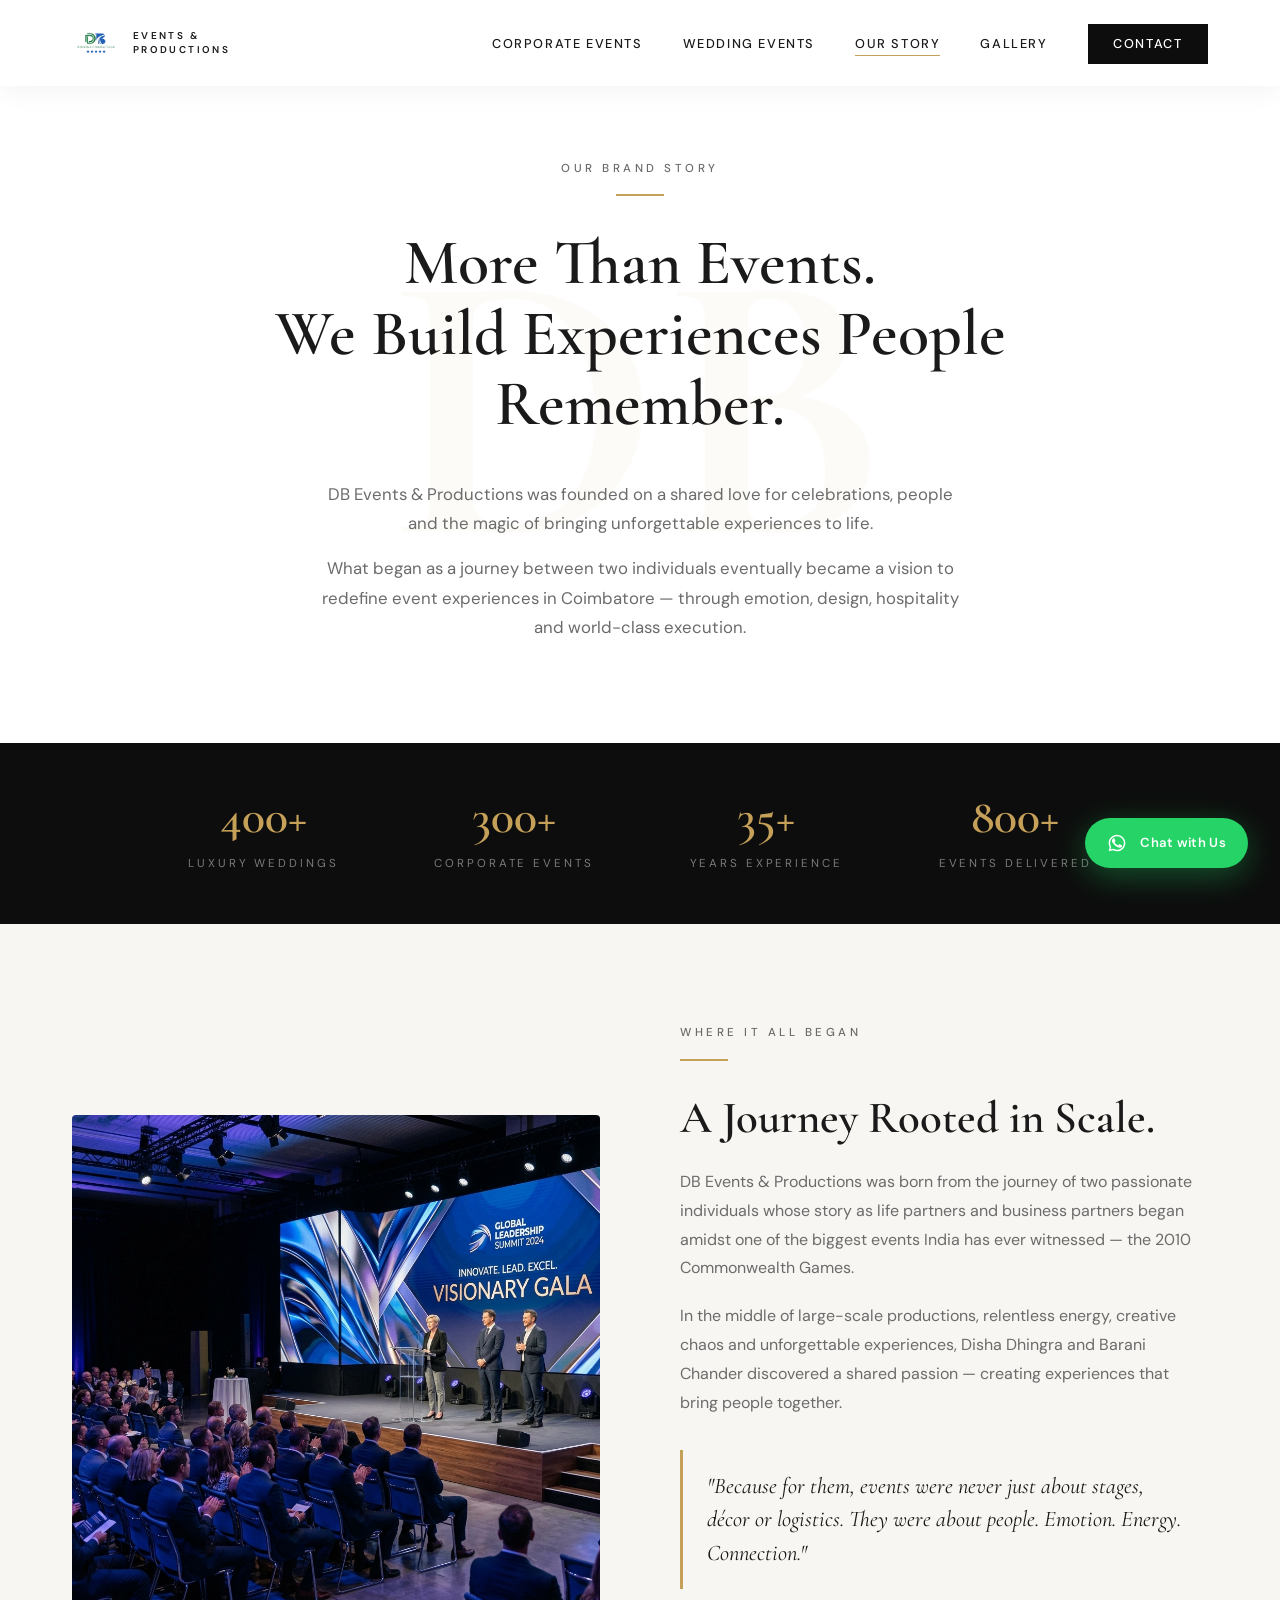
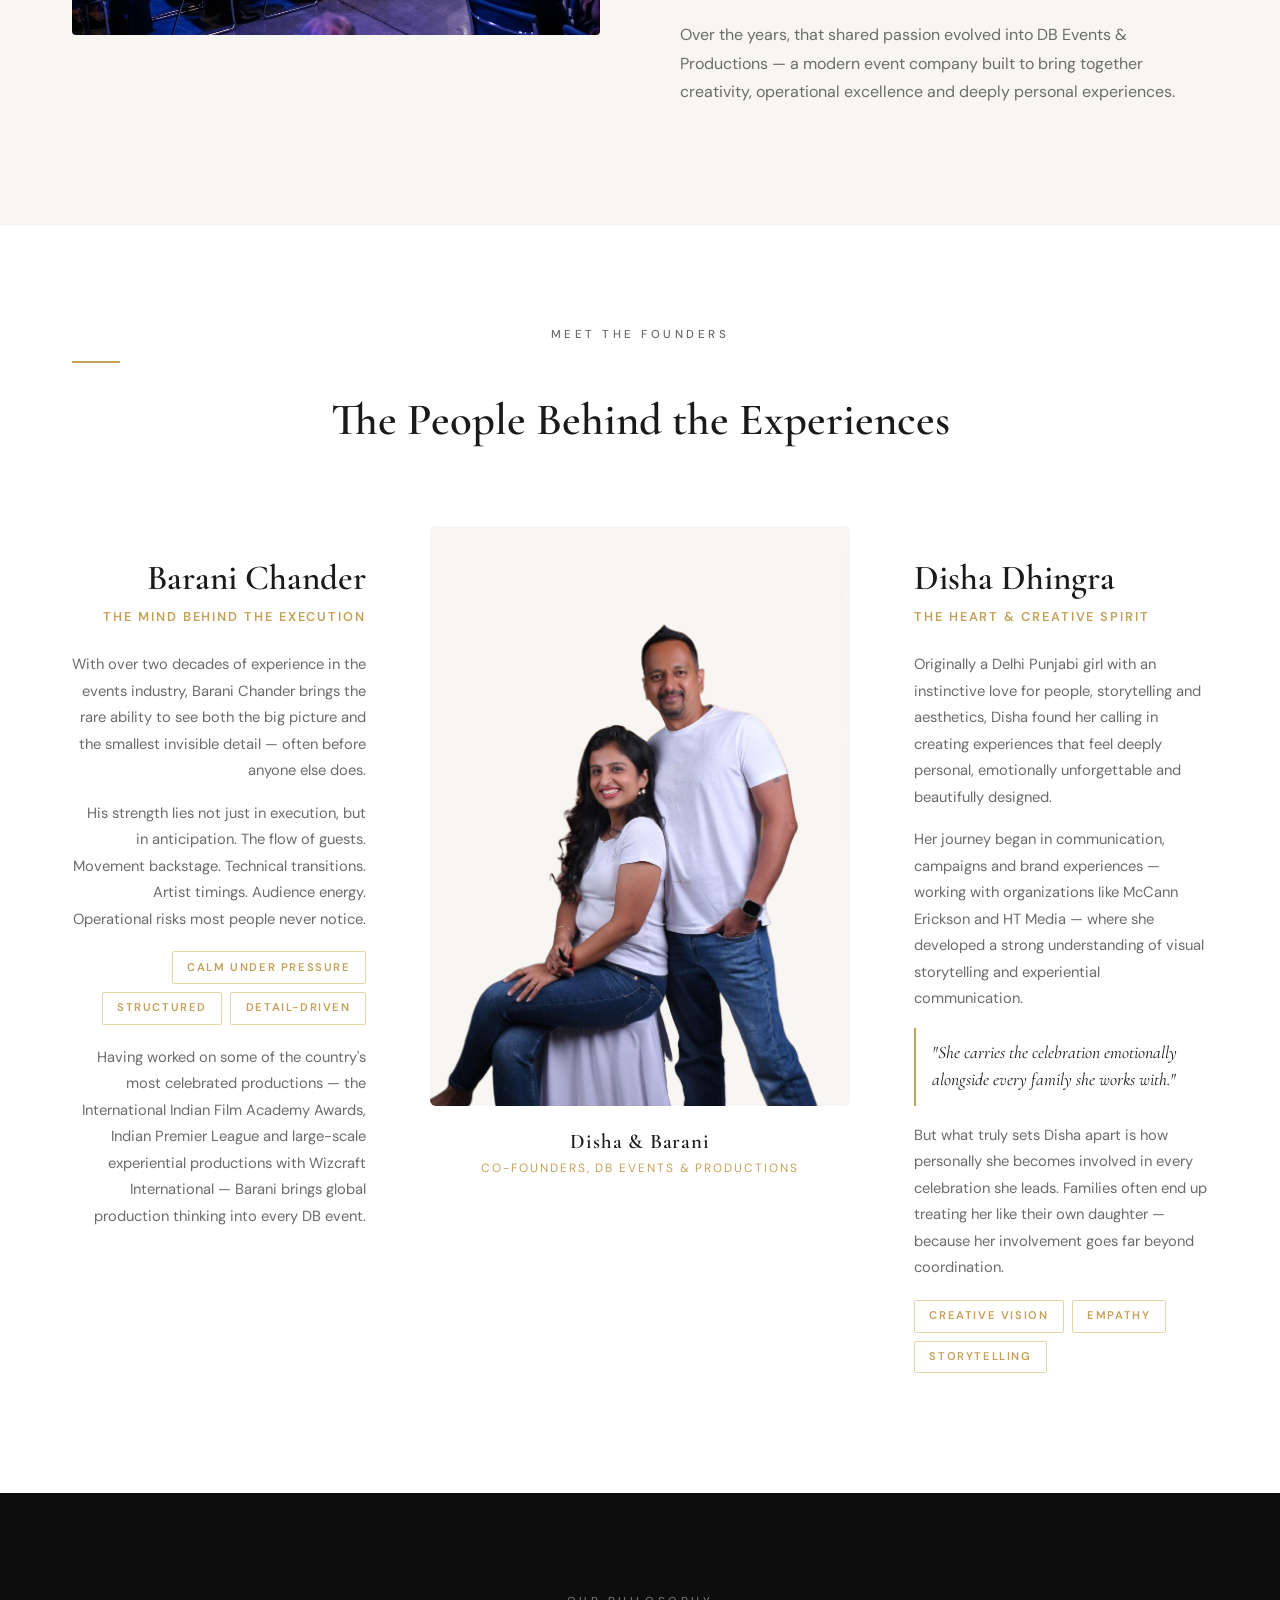
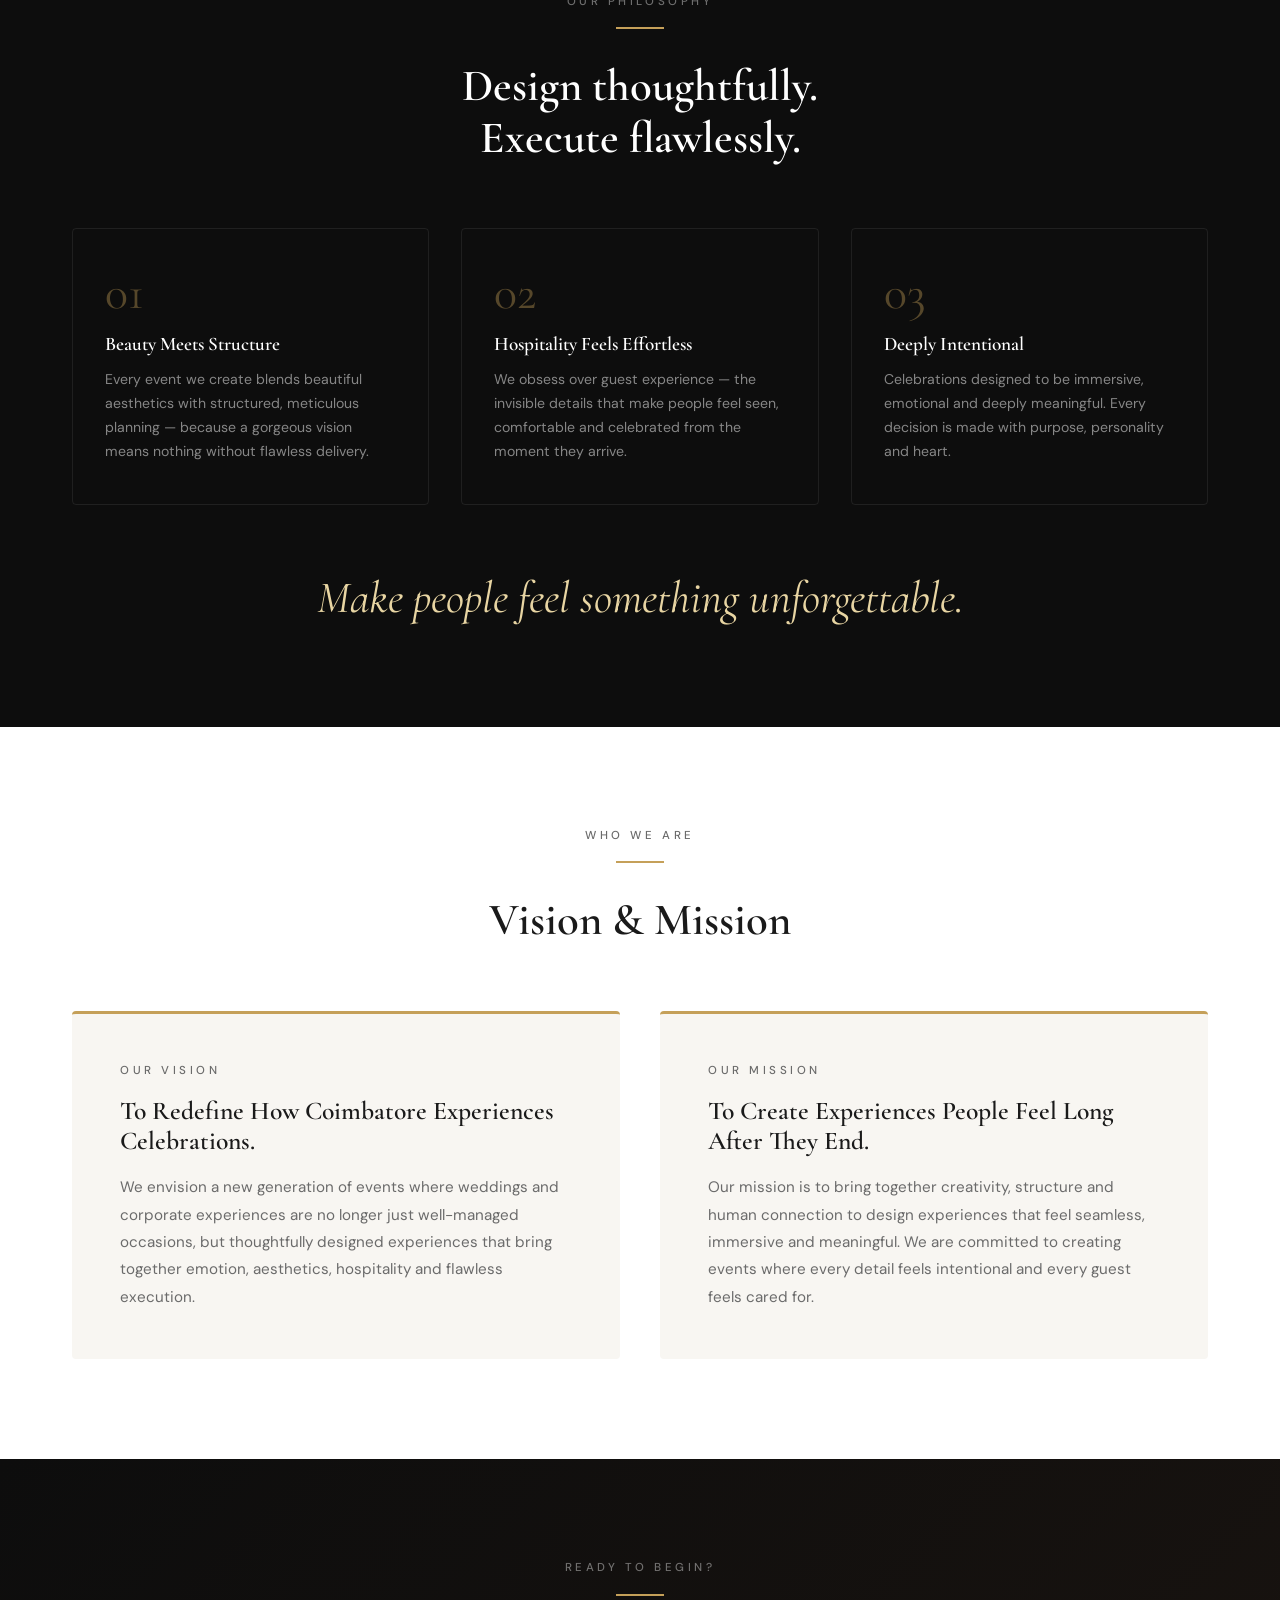
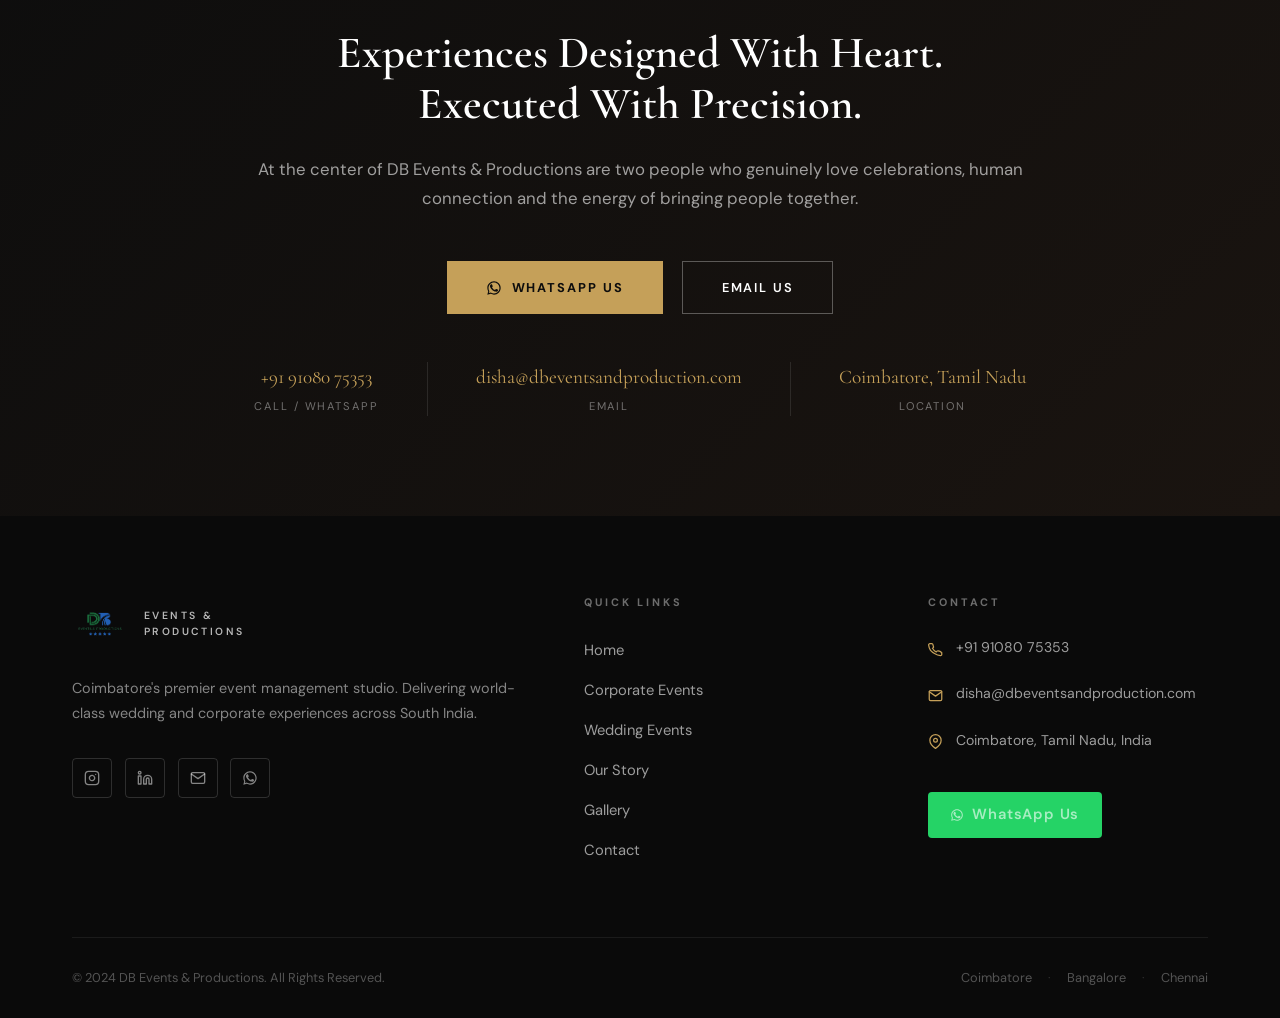
==== commit cea4f124: "Initial upload" ====
--- a/about.html
+++ b/about.html
@@ -96,6 +96,8 @@
             height: 48px;
             object-fit: contain;
             flex-shrink: 0;
+            background: transparent;
+            mix-blend-mode: multiply; /* Hides the white background on light surfaces */
         }
 
         .logo-text {
@@ -316,7 +318,6 @@
             align-items: start;
         }
 
-        /* Center: Photo */
         .founder-photo-center {
             grid-column: 2;
             position: sticky;
@@ -358,14 +359,12 @@
             font-family: var(--primary-font);
         }
 
-        /* Left: Barani */
         .founder-left {
             grid-column: 1;
             text-align: right;
             padding-top: 2rem;
         }
 
-        /* Right: Disha */
         .founder-right {
             grid-column: 3;
             text-align: left;
@@ -620,6 +619,7 @@
             height: 56px;
             object-fit: contain;
             flex-shrink: 0;
+            background: transparent;
         }
 
         .footer-logo-text {
@@ -746,23 +746,19 @@
                 grid-template-columns: 1fr 340px 1fr;
                 gap: 2.5rem;
             }
-
             .founder-photo-frame { height: 480px; }
         }
 
         @media (max-width: 900px) {
-            /* Stack founders: photo top, then side-by-side text */
             .founders-trio {
                 grid-template-columns: 1fr;
                 gap: 3rem;
             }
-
             .founder-photo-center { grid-column: 1; position: static; max-width: 400px; margin: 0 auto; }
             .founder-left { grid-column: 1; text-align: left; }
             .founder-right { grid-column: 1; text-align: left; }
             .founder-left .founder-tags { justify-content: flex-start; }
             .founder-left .pull-quote-mini { border-left: 2px solid var(--accent); border-right: none; padding: 0.8rem 1rem; }
-
             .grid-2-col { grid-template-columns: 1fr; gap: 2.5rem; }
             .grid-3-col { grid-template-columns: 1fr; }
             .philosophy-grid { grid-template-columns: 1fr; }
@@ -823,11 +819,11 @@
         <span class="wa-text">Chat with Us</span>
     </a>
 
-    <!-- Header — matches index.html exactly -->
+    <!-- Header -->
     <header id="main-header">
         <nav class="container">
             <a href="index.html" class="logo">
-                <img src="assets/logo.png" alt="DB Events & Productions" class="logo-image">
+                <img src="assets/logo1.png" alt="DB Events & Productions" class="logo-image">
                 <div class="logo-text">Events &<br>Productions</div>
             </a>
             <ul class="nav-links" id="nav-links">
@@ -850,7 +846,7 @@
 
     <main>
 
-        <!-- ── HERO ── -->
+        <!-- HERO -->
         <section class="about-hero">
             <div class="container text-center about-hero-inner">
                 <span class="overline">Our Brand Story</span>
@@ -863,29 +859,29 @@
             </div>
         </section>
 
-        <!-- ── STATS STRIP ── -->
+        <!-- STATS STRIP -->
         <div class="stats-strip">
             <div class="stats-strip-inner">
                 <div class="stat-block">
-                    <span class="stat-number">150+</span>
+                    <span class="stat-number">400+</span>
                     <span class="stat-label">Luxury Weddings</span>
                 </div>
                 <div class="stat-block">
-                    <span class="stat-number">200+</span>
+                    <span class="stat-number">300+</span>
                     <span class="stat-label">Corporate Events</span>
                 </div>
                 <div class="stat-block">
-                    <span class="stat-number">10+</span>
+                    <span class="stat-number">35+</span>
                     <span class="stat-label">Years Experience</span>
                 </div>
                 <div class="stat-block">
-                    <span class="stat-number">350+</span>
+                    <span class="stat-number">800+</span>
                     <span class="stat-label">Events Delivered</span>
                 </div>
             </div>
         </div>
 
-        <!-- ── STORY SECTION ── -->
+        <!-- STORY SECTION -->
         <section class="section-padding bg-light">
             <div class="container">
                 <div class="grid grid-2-col">
@@ -907,7 +903,7 @@
             </div>
         </section>
 
-        <!-- ── FOUNDERS: ONE PHOTO, TWO STORIES ── -->
+        <!-- FOUNDERS -->
         <section class="founders-section">
             <div class="container">
                 <div class="founders-header">
@@ -964,7 +960,7 @@
             </div>
         </section>
 
-        <!-- ── PHILOSOPHY ── -->
+        <!-- PHILOSOPHY -->
         <section class="section-padding bg-dark text-white">
             <div class="container text-center">
                 <span class="overline" style="color:rgba(255,255,255,0.4);">Our Philosophy</span>
@@ -991,7 +987,7 @@
             </div>
         </section>
 
-        <!-- ── VISION & MISSION ── -->
+        <!-- VISION & MISSION -->
         <section class="section-padding">
             <div class="container">
                 <div class="text-center" style="margin-bottom:4rem;">
@@ -1014,7 +1010,7 @@
             </div>
         </section>
 
-        <!-- ── CLOSING CTA ── -->
+        <!-- CLOSING CTA -->
         <section class="cta-section section-padding">
             <div class="container text-center">
                 <span class="overline" style="color:rgba(255,255,255,0.4);">Ready to Begin?</span>
@@ -1049,7 +1045,7 @@
 
     </main>
 
-    <!-- Footer — matches index.html exactly -->
+    <!-- Footer -->
     <footer>
         <div class="container">
             <div class="footer-grid">
@@ -1057,12 +1053,11 @@
                 <!-- Brand -->
                 <div class="footer-brand">
                     <div class="footer-logo">
-                        <img src="assets/logo.png" alt="DB Events & Productions" class="footer-logo-image">
+                        <img src="assets/logo1.png" alt="DB Events & Productions" class="footer-logo-image">
                         <div class="footer-logo-text">Events &<br>Productions</div>
                     </div>
                     <p>Coimbatore's premier event management studio. Delivering world-class wedding and corporate experiences across South India.</p>
                     <div class="footer-social-row">
-                        <!-- Instagram (inline SVG — always renders) -->
                         <a href="https://www.instagram.com/dbeventsandproductions/" target="_blank" class="social-btn" aria-label="Instagram">
                             <svg width="16" height="16" viewBox="0 0 24 24" fill="none" stroke="currentColor" stroke-width="2" stroke-linecap="round" stroke-linejoin="round">
                                 <rect x="2" y="2" width="20" height="20" rx="5" ry="5"/>
@@ -1070,7 +1065,6 @@
                                 <line x1="17.5" y1="6.5" x2="17.51" y2="6.5"/>
                             </svg>
                         </a>
-                        <!-- LinkedIn (inline SVG — always renders) -->
                         <a href="https://www.linkedin.com/company/db-eventsandproductions/" target="_blank" class="social-btn" aria-label="LinkedIn">
                             <svg width="16" height="16" viewBox="0 0 24 24" fill="none" stroke="currentColor" stroke-width="2" stroke-linecap="round" stroke-linejoin="round">
                                 <path d="M16 8a6 6 0 0 1 6 6v7h-4v-7a2 2 0 0 0-2-2 2 2 0 0 0-2 2v7h-4v-7a6 6 0 0 1 6-6z"/>
@@ -1078,14 +1072,12 @@
                                 <circle cx="4" cy="4" r="2"/>
                             </svg>
                         </a>
-                        <!-- Mail -->
                         <a href="mailto:disha@dbeventsandproduction.com" class="social-btn" aria-label="Email">
                             <svg width="16" height="16" viewBox="0 0 24 24" fill="none" stroke="currentColor" stroke-width="2" stroke-linecap="round" stroke-linejoin="round">
                                 <path d="M4 4h16c1.1 0 2 .9 2 2v12c0 1.1-.9 2-2 2H4c-1.1 0-2-.9-2-2V6c0-1.1.9-2 2-2z"/>
                                 <polyline points="22,6 12,13 2,6"/>
                             </svg>
                         </a>
-                        <!-- WhatsApp -->
                         <a href="https://wa.me/919108075353" target="_blank" class="social-btn" aria-label="WhatsApp">
                             <svg width="16" height="16" viewBox="0 0 24 24" fill="currentColor">
                                 <path d="M17.472 14.382c-.297-.149-1.758-.867-2.03-.967-.273-.099-.471-.148-.67.15-.197.297-.767.966-.94 1.164-.173.199-.347.223-.644.075-.297-.15-1.255-.463-2.39-1.475-.883-.788-1.48-1.761-1.653-2.059-.173-.297-.018-.458.13-.606.134-.133.298-.347.446-.52.149-.174.198-.298.298-.497.099-.198.05-.371-.025-.52-.075-.149-.669-1.612-.916-2.207-.242-.579-.487-.5-.669-.51-.173-.008-.371-.01-.57-.01-.198 0-.52.074-.792.372-.272.297-1.04 1.016-1.04 2.479 0 1.462 1.065 2.875 1.213 3.074.149.198 2.096 3.2 5.077 4.487.709.306 1.262.489 1.694.625.712.227 1.36.195 1.871.118.571-.085 1.758-.719 2.006-1.413.248-.694.248-1.289.173-1.413-.074-.124-.272-.198-.57-.347z"/>
@@ -1151,7 +1143,6 @@
     </footer>
 
     <script>
-        // Mobile menu toggle
         const toggle = document.getElementById('mobile-toggle');
         const navLinks = document.getElementById('nav-links');
         const iconMenu = document.getElementById('icon-menu');
@@ -1163,7 +1154,6 @@
             iconClose.style.display = isOpen ? 'block' : 'none';
         });
 
-        // Smooth scroll for in-page links
         document.querySelectorAll('a[href^="#"]').forEach(link => {
             link.addEventListener('click', e => {
                 const target = document.querySelector(link.getAttribute('href'));
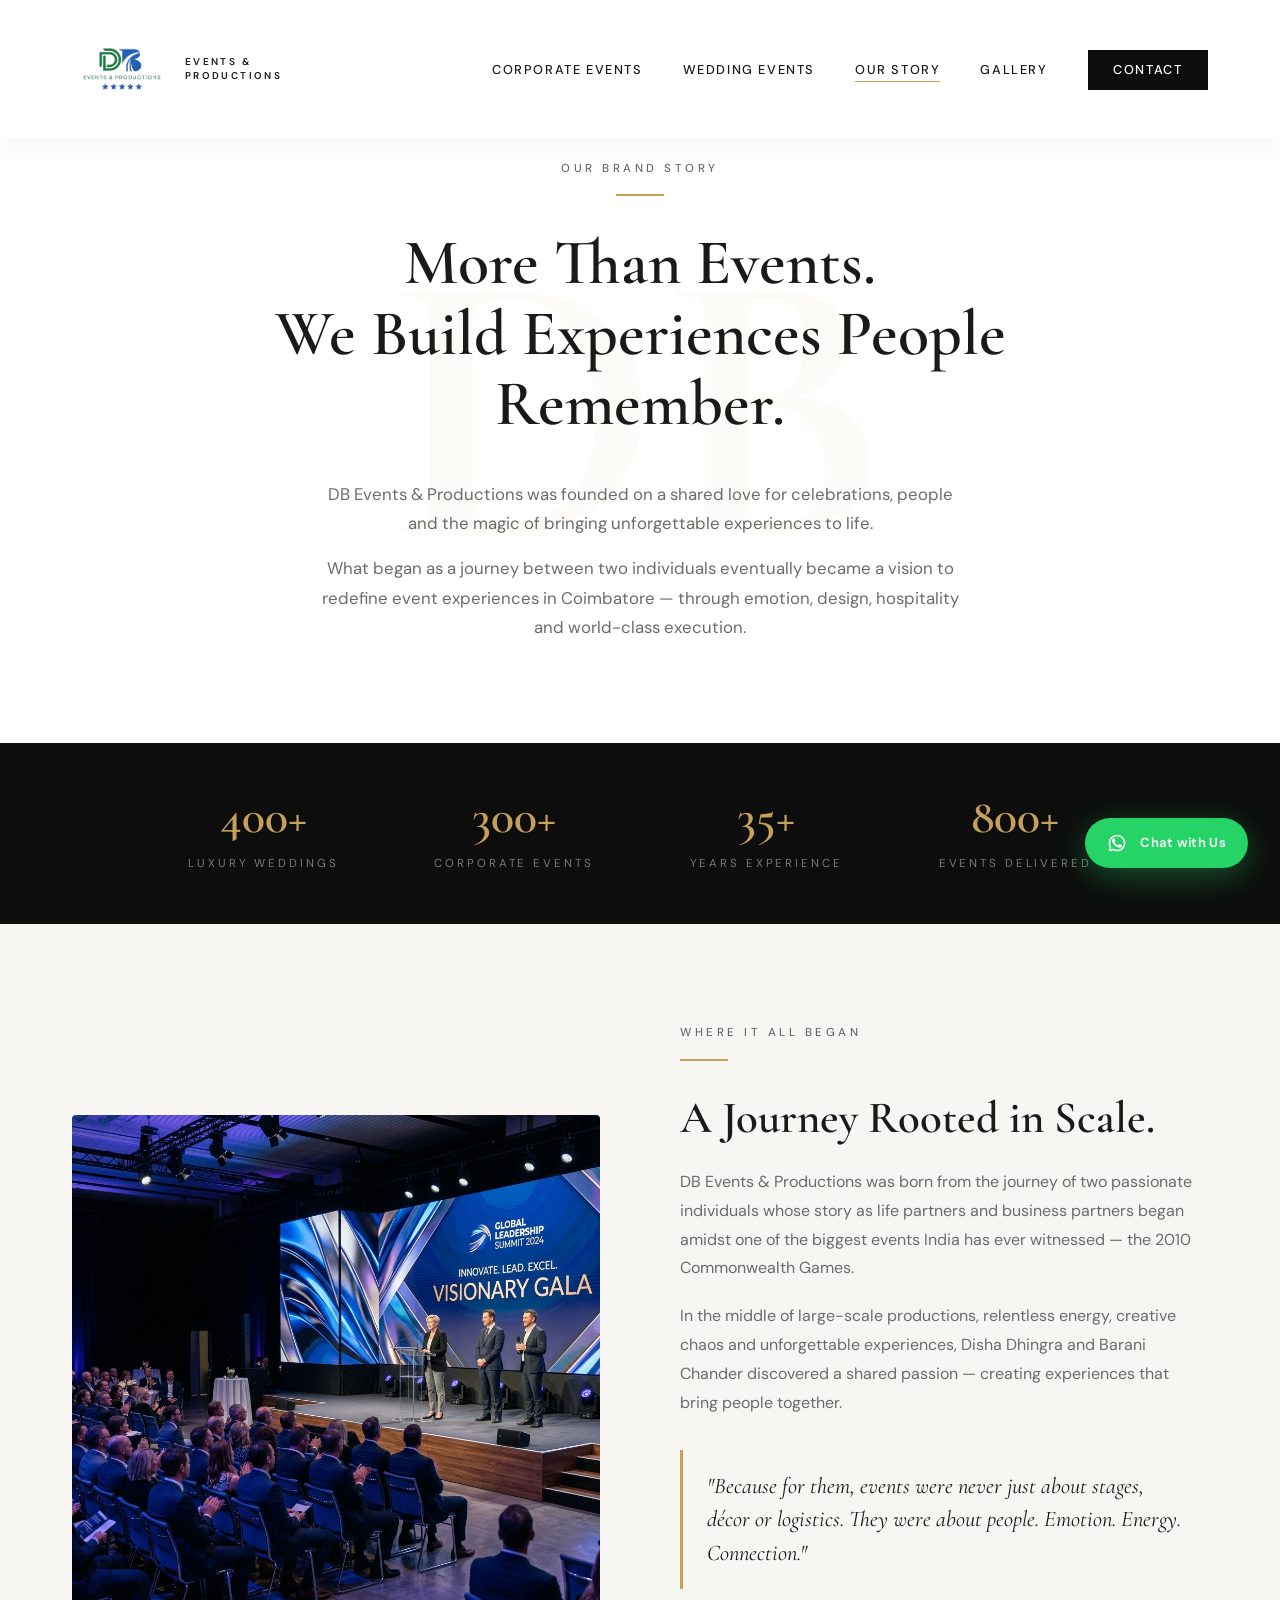
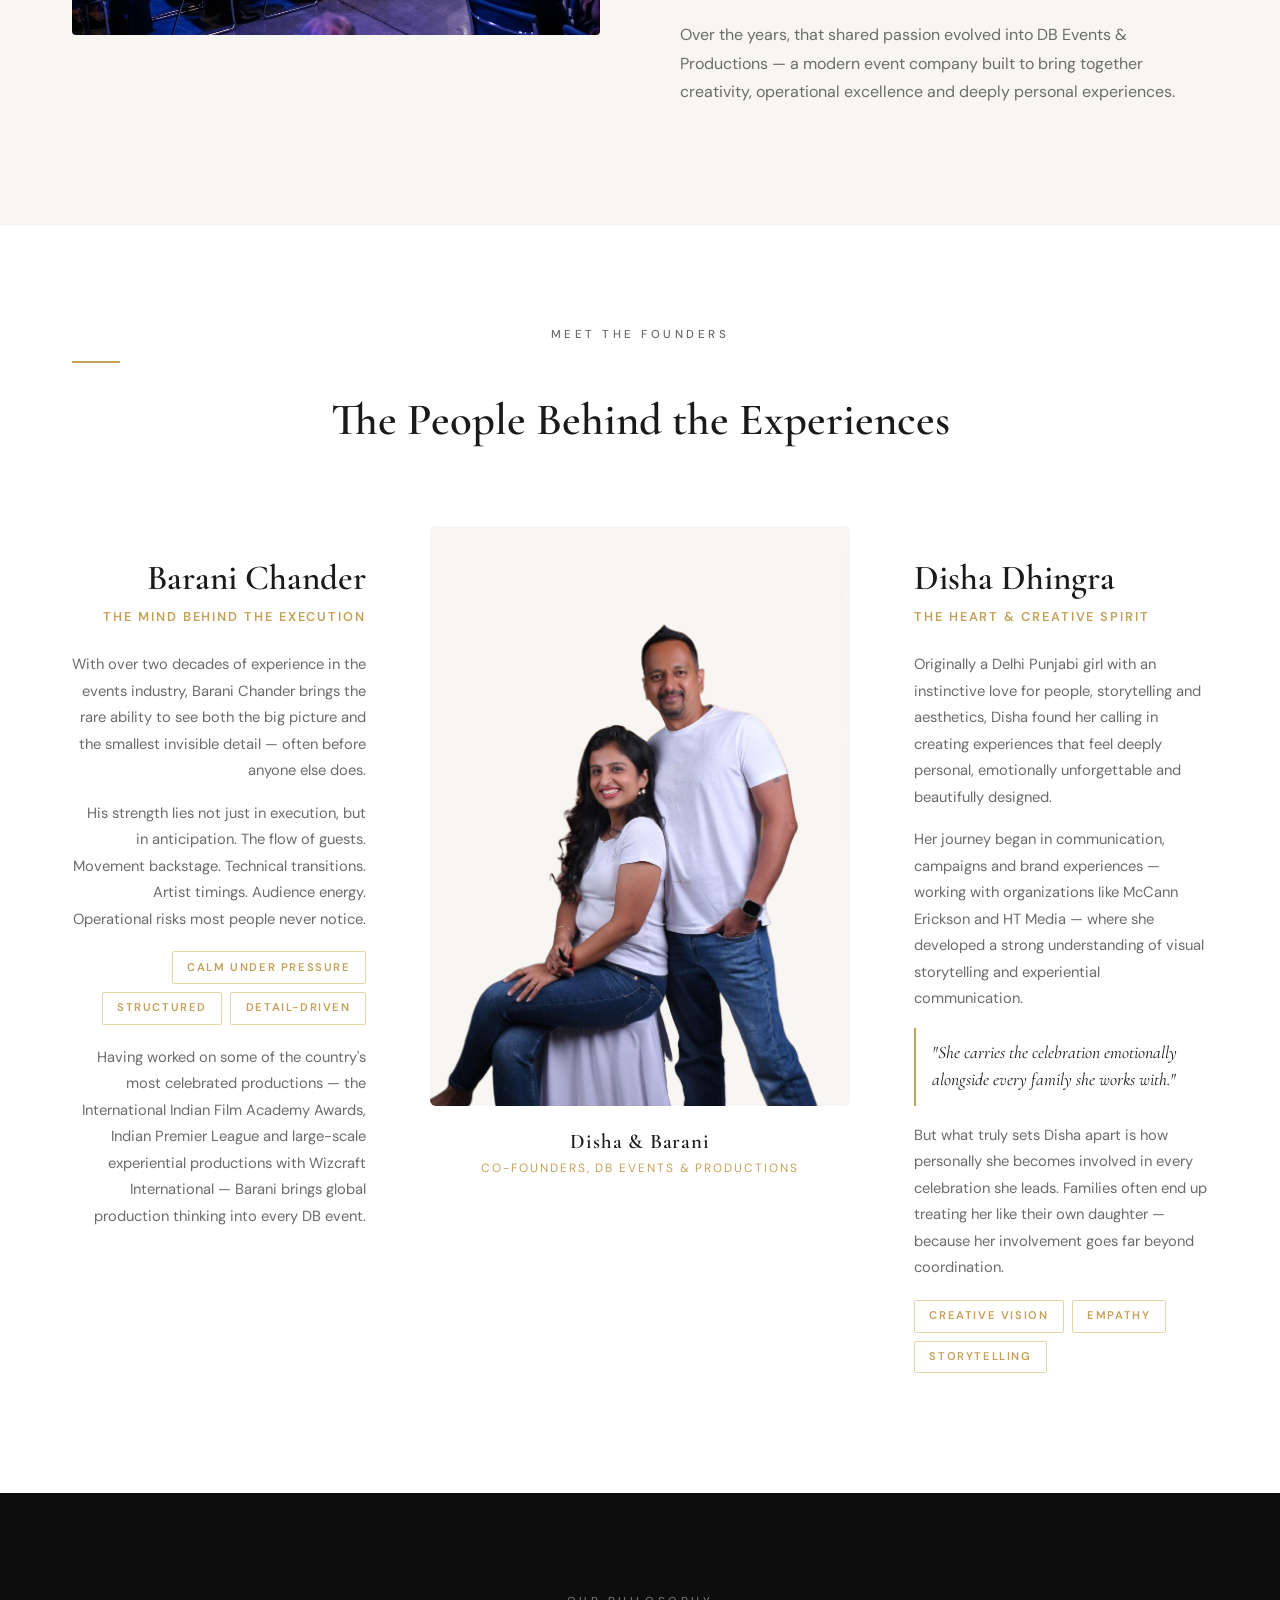
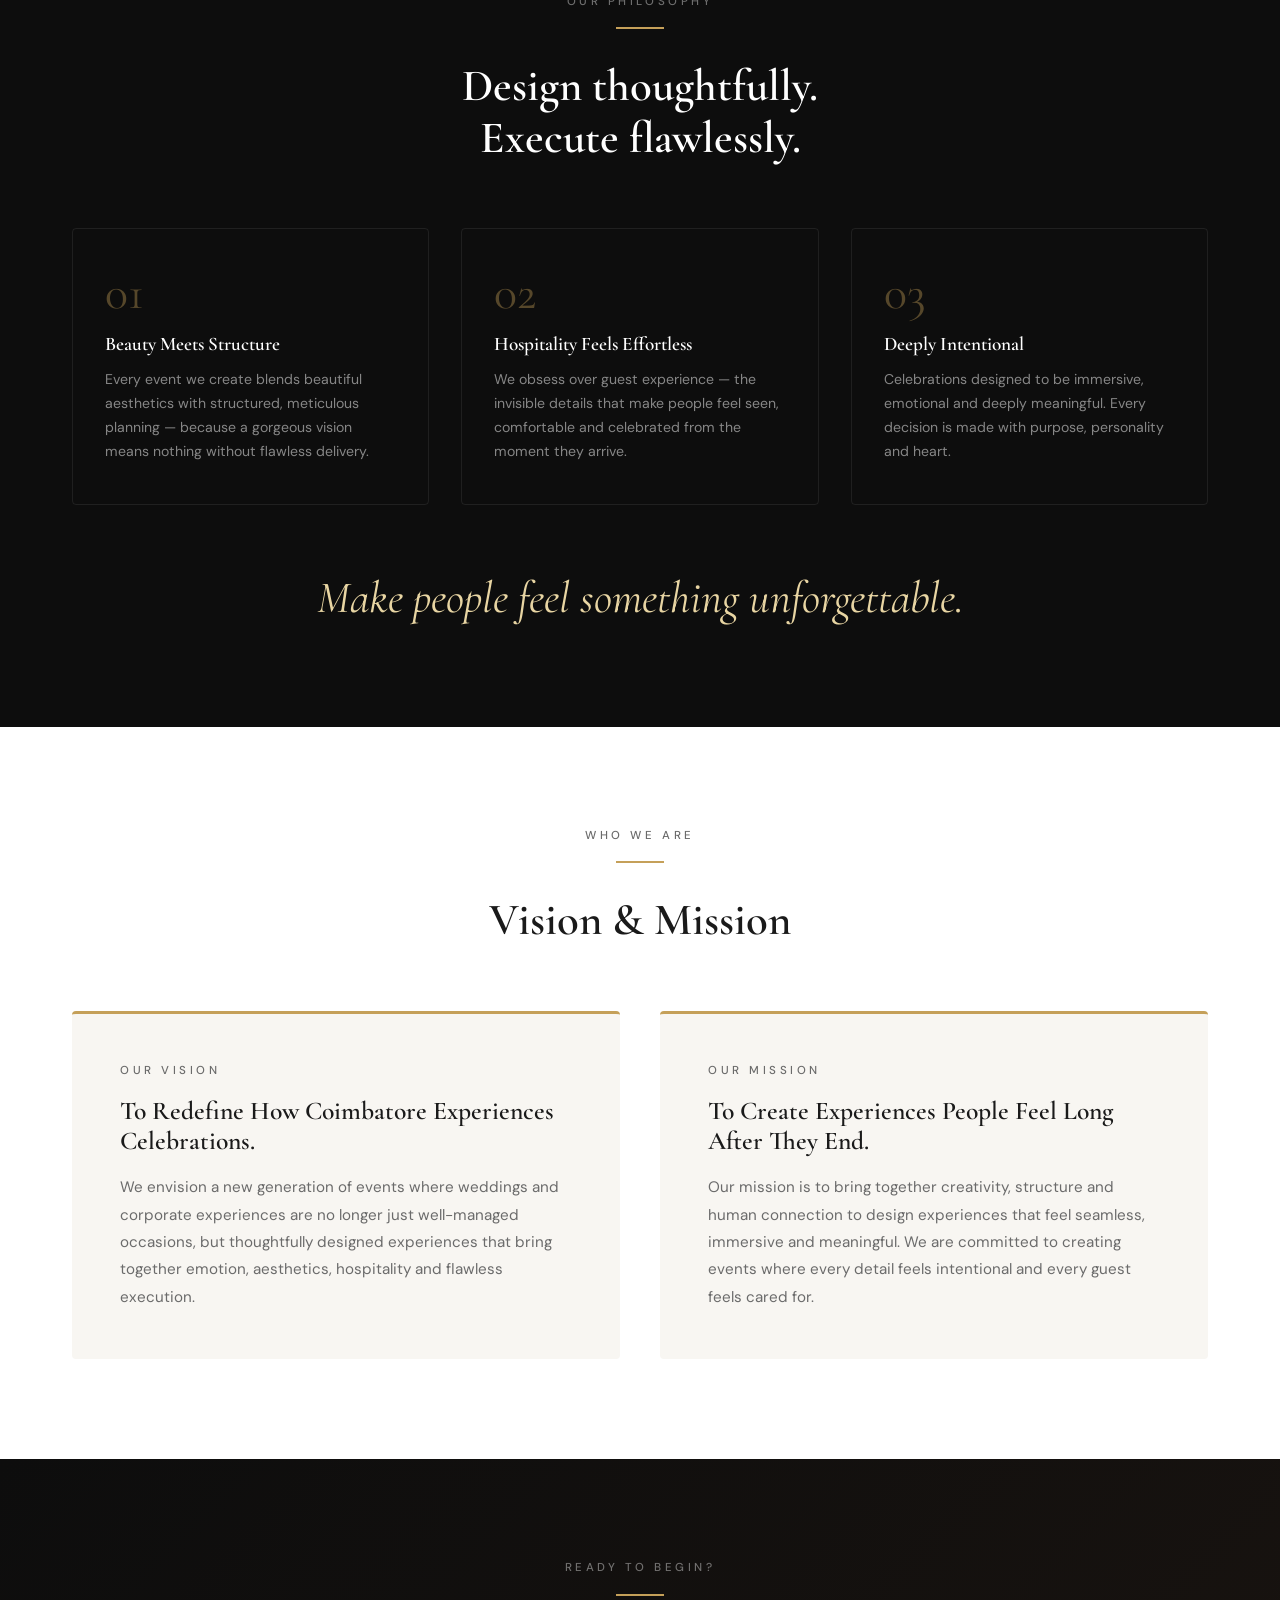
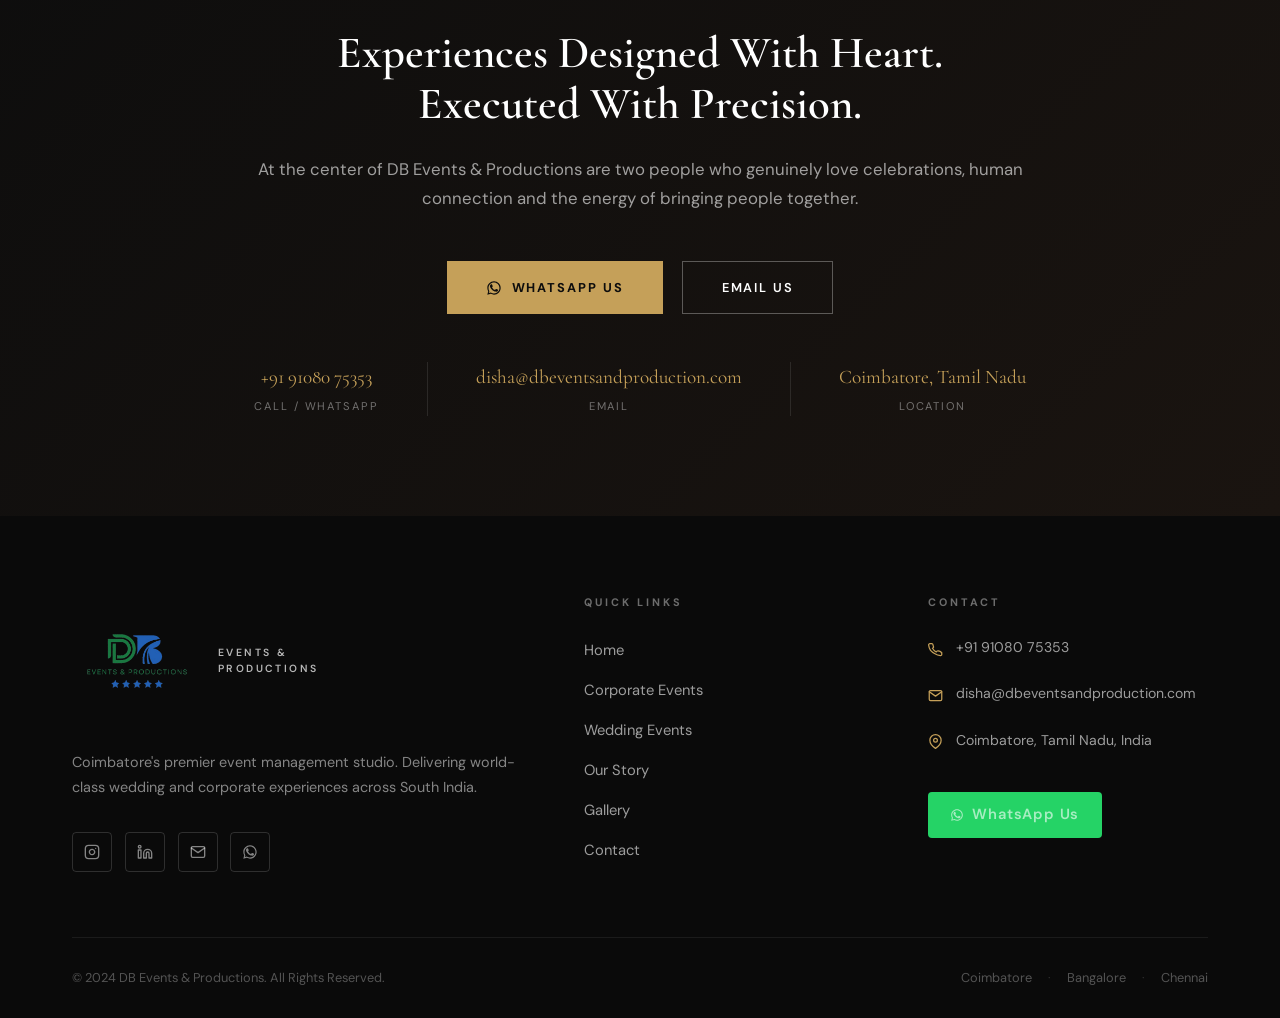
==== commit 69fb15fc: "Initial upload" ====
--- a/about.html
+++ b/about.html
@@ -92,12 +92,12 @@
         }
 
         .logo-image {
-            width: 48px;
-            height: 48px;
+            width: 100px;
+            height: 100px;
             object-fit: contain;
             flex-shrink: 0;
             background: transparent;
-            mix-blend-mode: multiply; /* Hides the white background on light surfaces */
+            mix-blend-mode: multiply;
         }
 
         .logo-text {
@@ -615,8 +615,8 @@
         }
 
         .footer-logo-image {
-            width: 56px;
-            height: 56px;
+            width: 130px;
+            height: 130px;
             object-fit: contain;
             flex-shrink: 0;
             background: transparent;
@@ -794,6 +794,8 @@
             .stats-strip-inner { gap: 3rem; }
             .contact-divider { display: none; }
             .contact-details-row { gap: 1.5rem; }
+            .logo-image { width: 80px; height: 80px; }
+            .footer-logo-image { width: 100px; height: 100px; }
         }
 
         @media (max-width: 480px) {
@@ -805,6 +807,8 @@
             .stats-strip-inner { gap: 2rem; }
             .founder-photo-frame { height: 380px; }
             .v-m-card { padding: 2rem 1.5rem; }
+            .logo-image { width: 70px; height: 70px; }
+            .footer-logo-image { width: 80px; height: 80px; }
         }
     </style>
 </head>
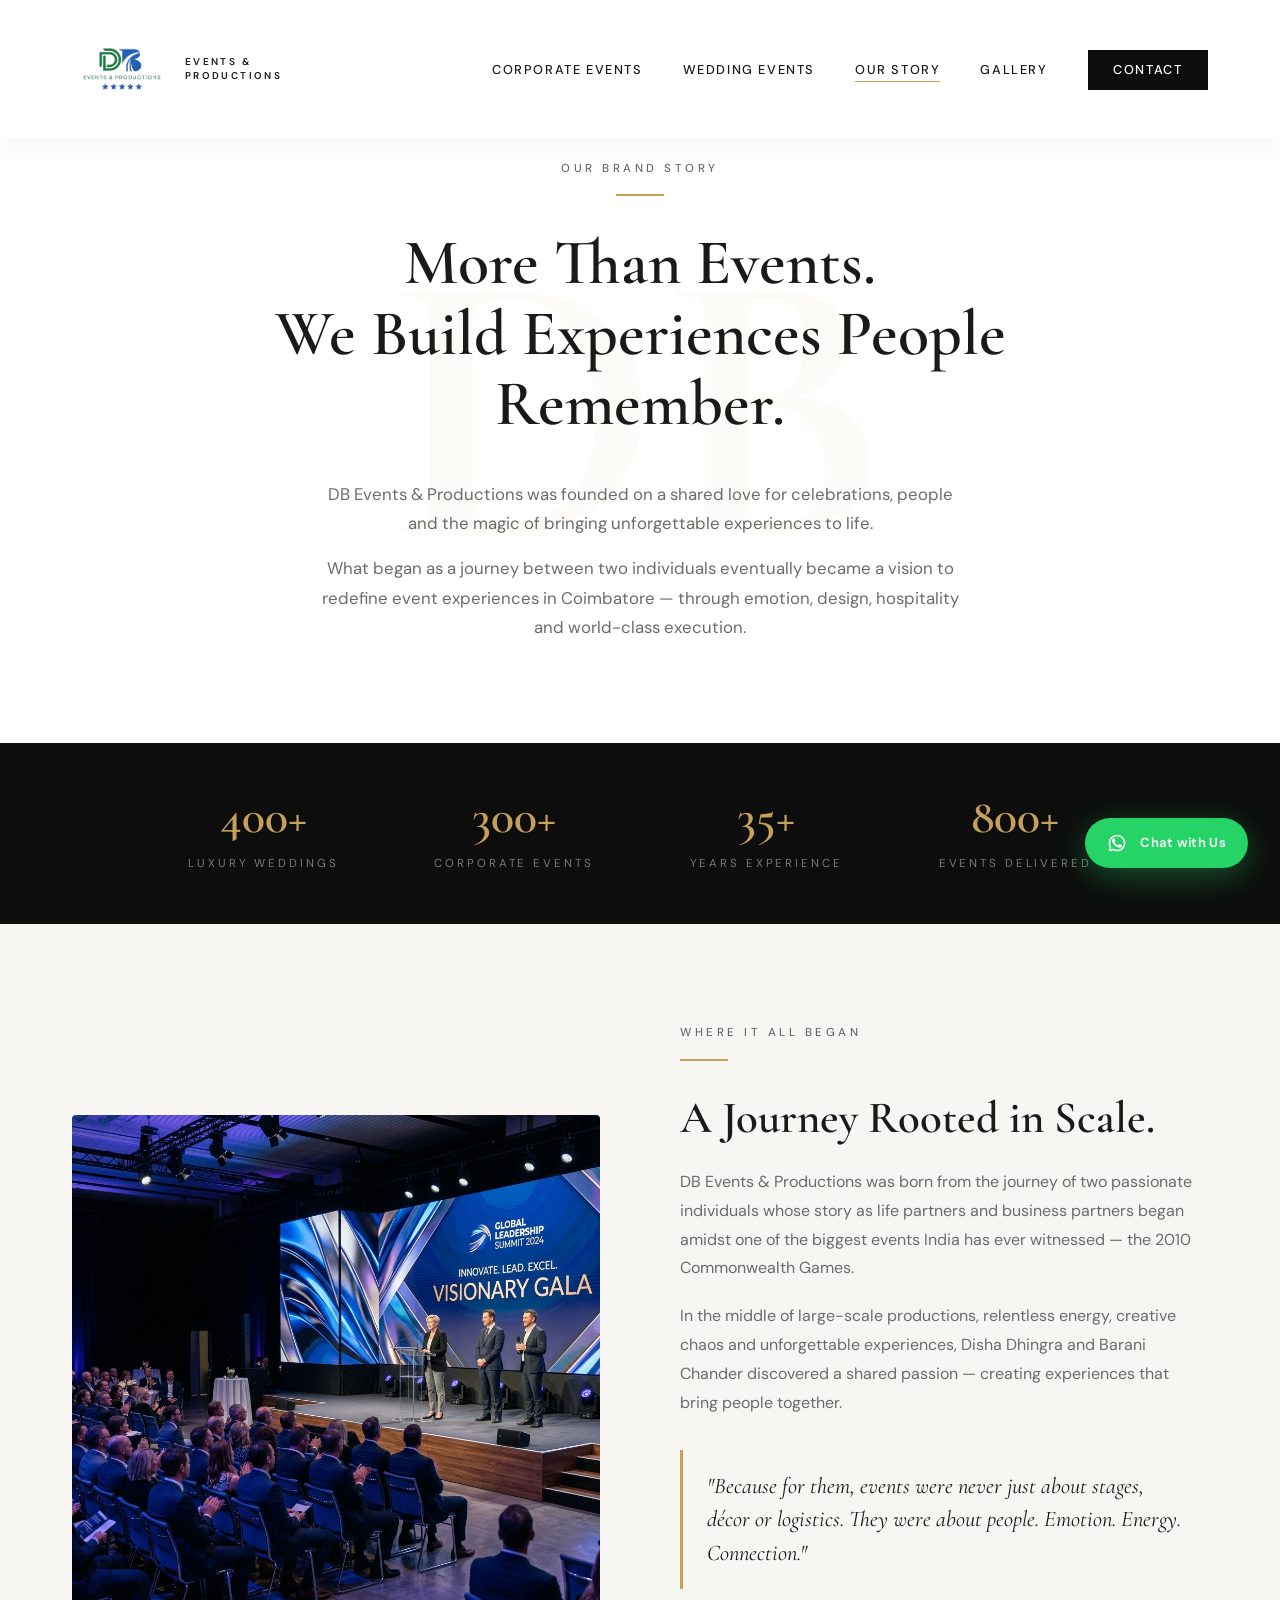
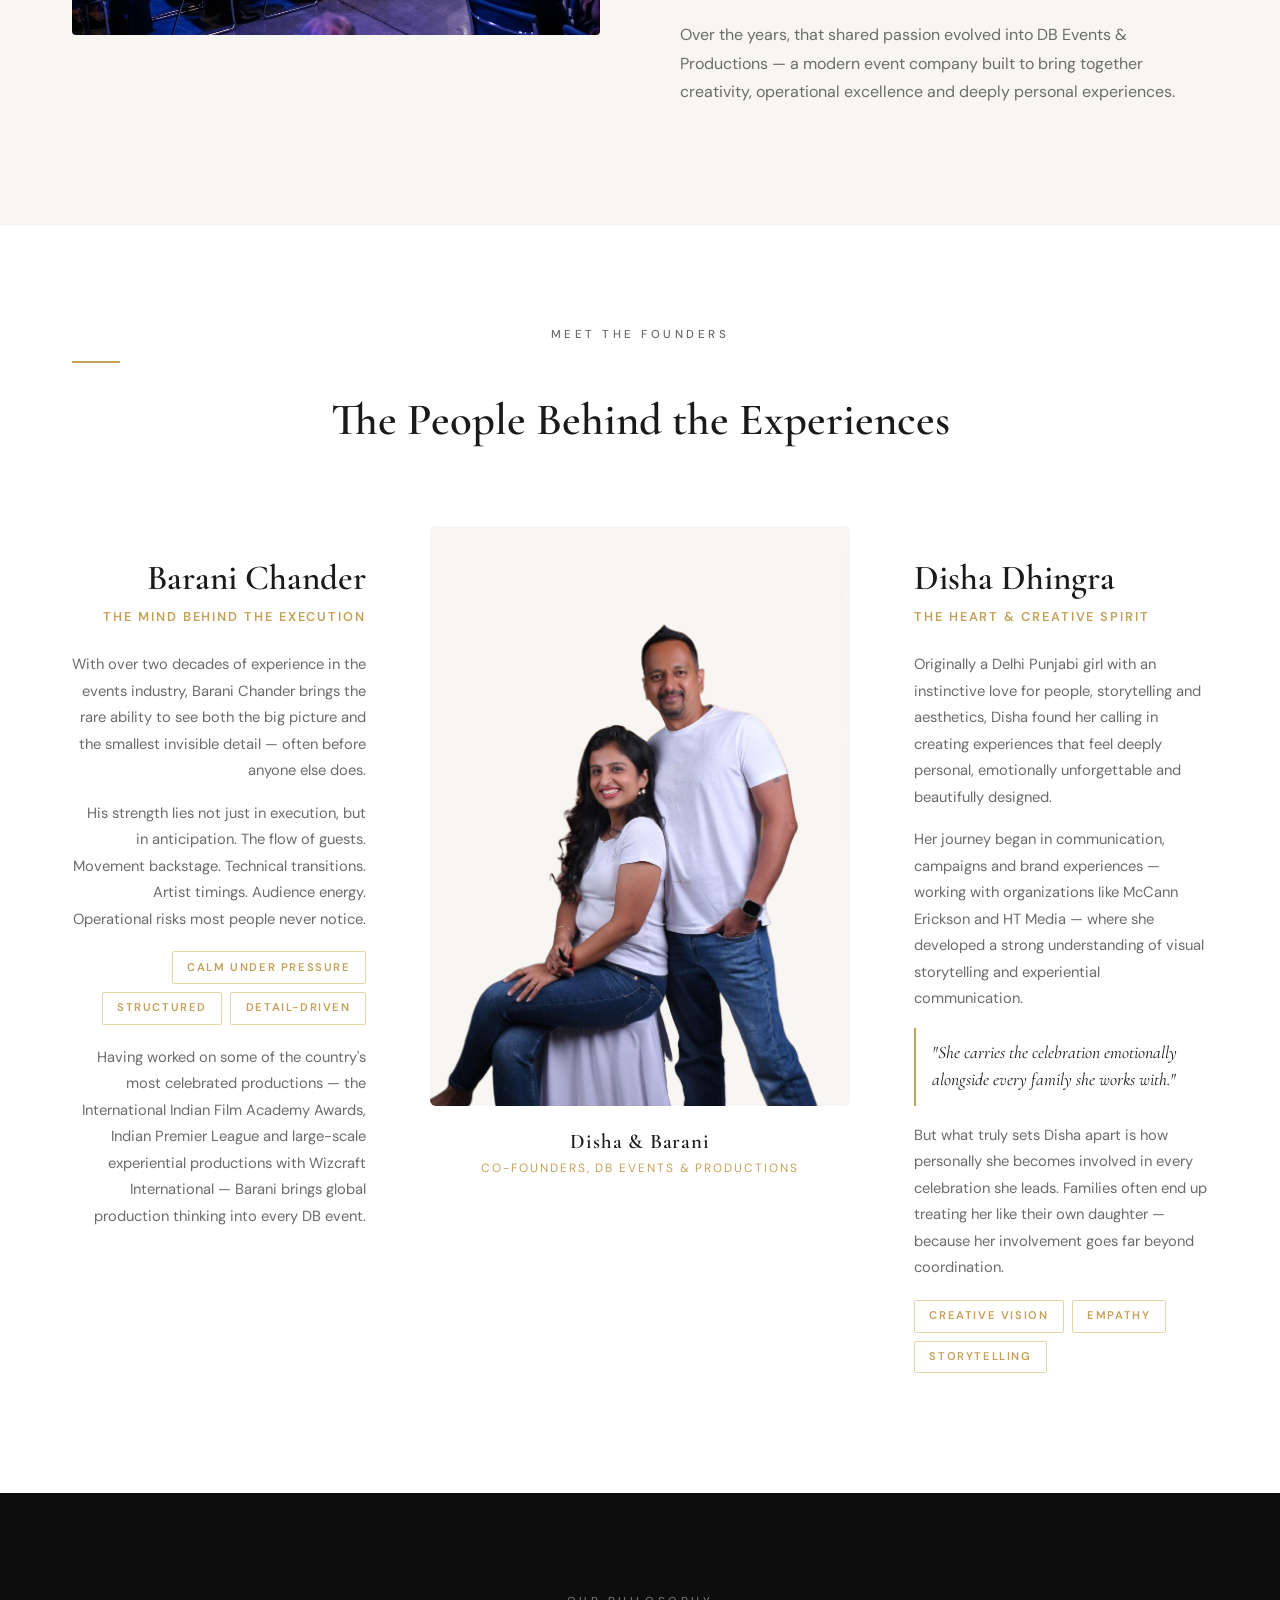
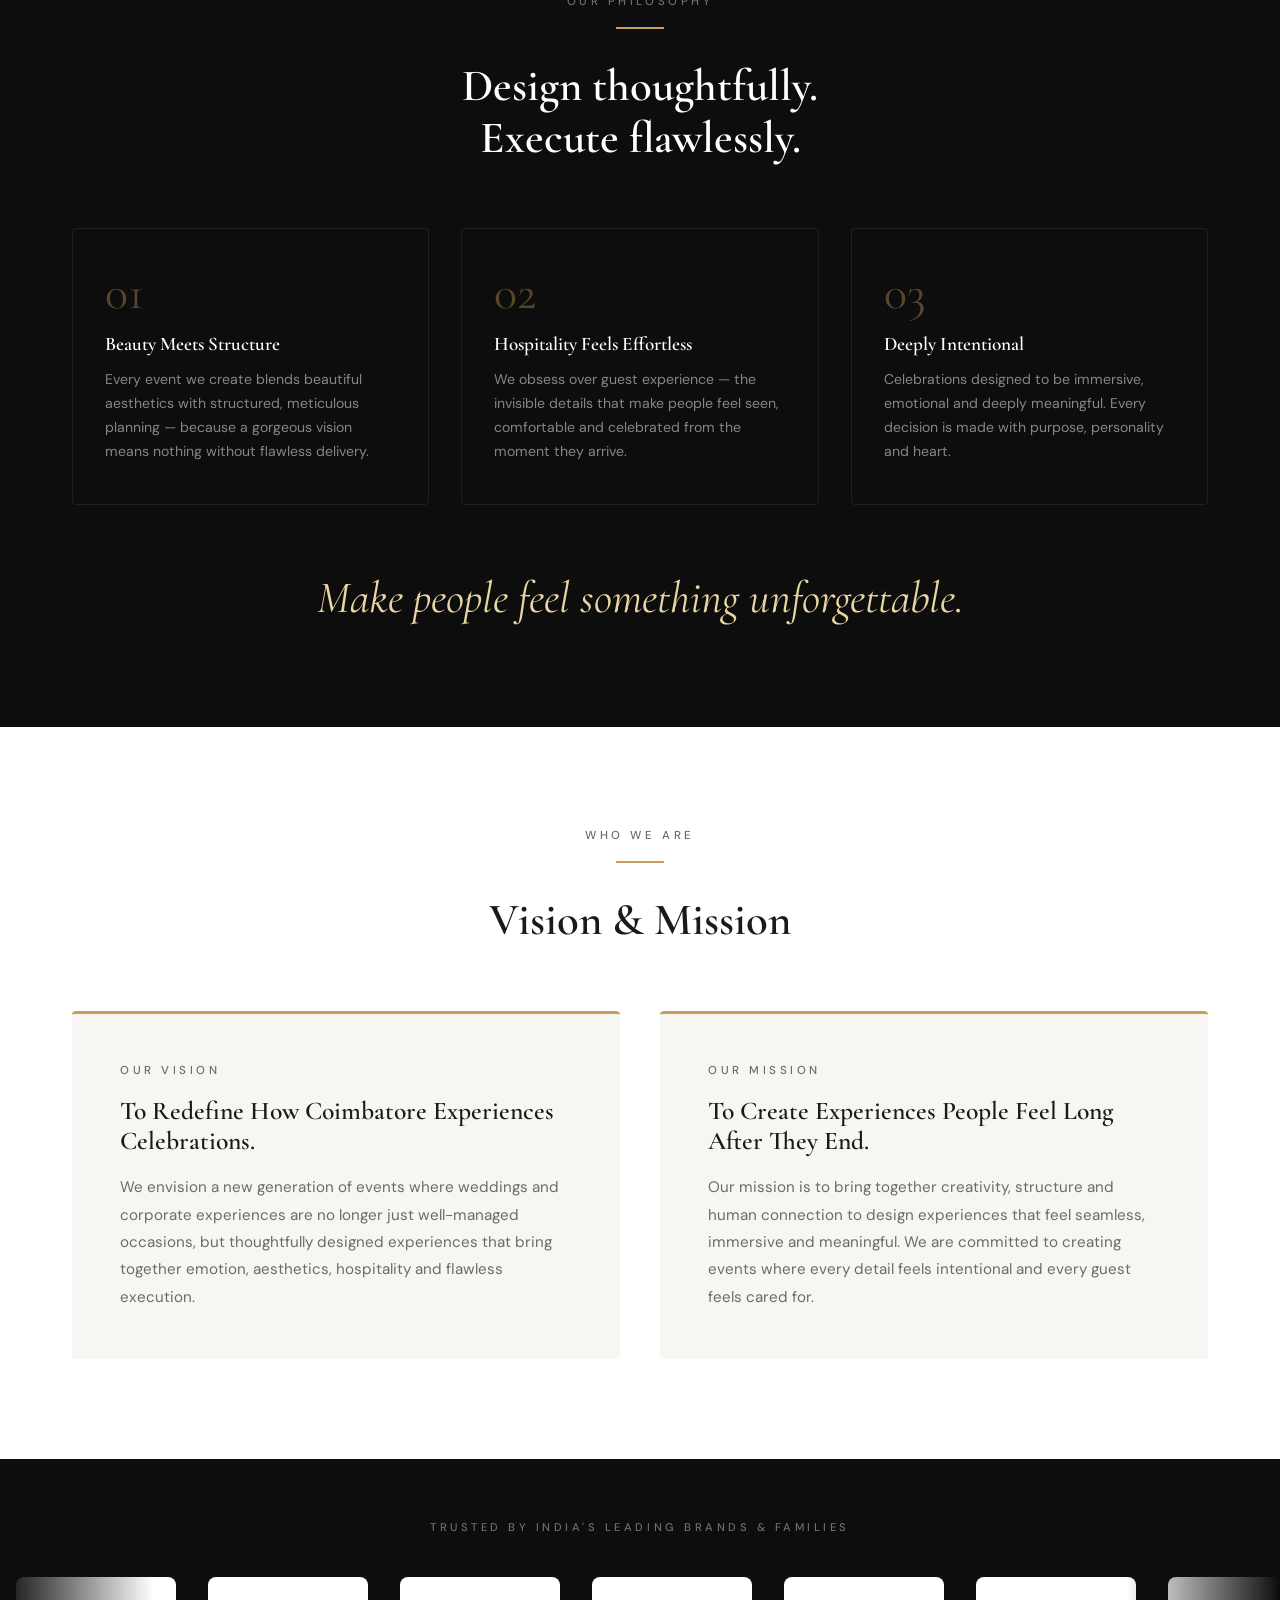
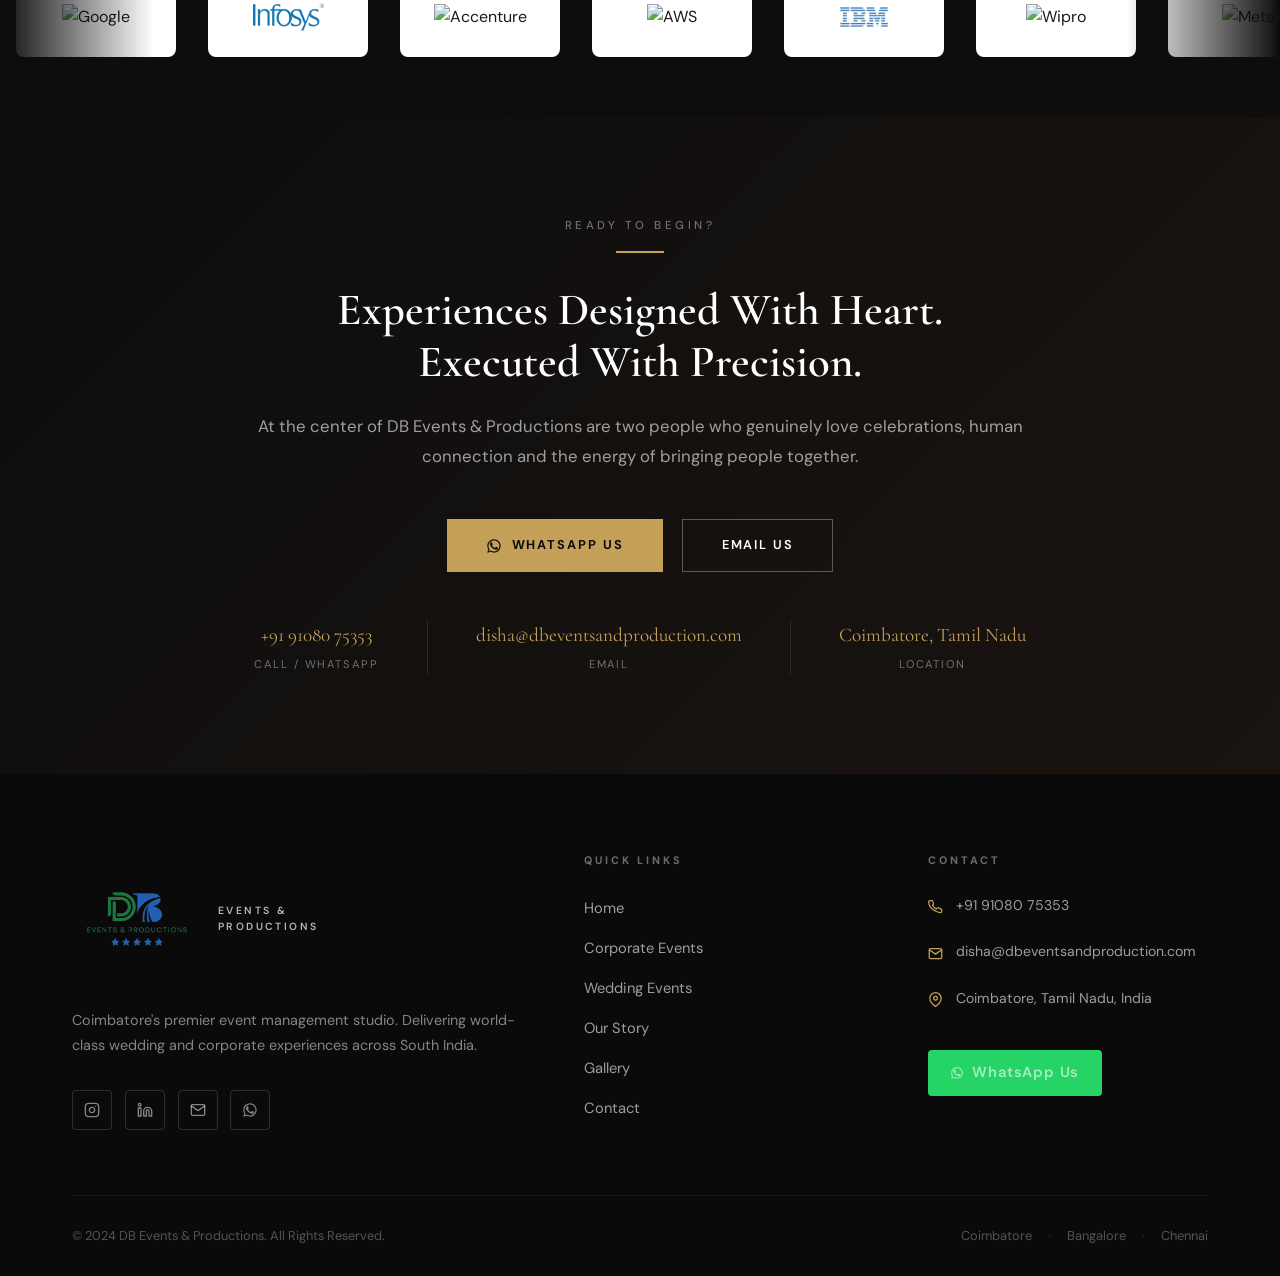
==== commit e69c06dd: "Initial upload" ====
--- a/about.html
+++ b/about.html
@@ -285,7 +285,6 @@
             object-position: center;
         }
 
-        .story-content { }
         .story-content p { font-size: 1rem; color: var(--text-muted); line-height: 1.8; margin-bottom: 1.2rem; }
 
         .pull-quote {
@@ -300,7 +299,7 @@
             background: var(--bg-light);
         }
 
-        /* ─── FOUNDERS: CENTER PHOTO LAYOUT ─── */
+        /* ─── FOUNDERS ─── */
         .founders-section {
             padding: 100px 0;
             background: var(--bg-white);
@@ -371,10 +370,7 @@
             padding-top: 2rem;
         }
 
-        .founder-side h2 {
-            font-size: 2.2rem;
-            margin-bottom: 0.5rem;
-        }
+        .founder-side h2 { font-size: 2.2rem; margin-bottom: 0.5rem; }
 
         .founder-side-subtitle {
             font-size: 0.8rem;
@@ -463,17 +459,8 @@
             display: block;
         }
 
-        .philosophy-card h4 {
-            font-size: 1.2rem;
-            margin-bottom: 0.8rem;
-            color: var(--text-white);
-        }
-
-        .philosophy-card p {
-            font-size: 0.88rem;
-            color: rgba(255,255,255,0.5);
-            line-height: 1.7;
-        }
+        .philosophy-card h4 { font-size: 1.2rem; margin-bottom: 0.8rem; color: var(--text-white); }
+        .philosophy-card p { font-size: 0.88rem; color: rgba(255,255,255,0.5); line-height: 1.7; }
 
         .large-statement {
             font-family: var(--heading-font);
@@ -492,16 +479,81 @@
             border-top: 3px solid var(--accent);
         }
 
-        .v-m-card h3 {
-            font-size: 1.6rem;
-            margin-bottom: 1.2rem;
-        }
-
-        .v-m-card p {
-            font-size: 0.95rem;
-            color: var(--text-muted);
-            line-height: 1.8;
-        }
+        .v-m-card h3 { font-size: 1.6rem; margin-bottom: 1.2rem; }
+        .v-m-card p { font-size: 0.95rem; color: var(--text-muted); line-height: 1.8; }
+
+        /* ─── BRAND CAROUSEL ─── */
+        /* ─── BRAND CAROUSEL ─── */
+.brand-carousel-section {
+    padding: 60px 0;
+    background: var(--bg-dark);
+    overflow: hidden;
+    border-top: none;
+    border-bottom: none;
+}
+
+        .carousel-label {
+    font-size: 0.7rem;
+    letter-spacing: 0.22rem;
+    text-transform: uppercase;
+    color: rgba(255,255,255,0.4);
+    font-family: var(--primary-font);
+    font-weight: 500;
+    text-align: center;
+    margin-bottom: 2.5rem;
+}
+
+        .carousel-track-wrapper {
+            overflow: hidden;
+            position: relative;
+            mask-image: linear-gradient(to right, transparent, black 12%, black 88%, transparent);
+            -webkit-mask-image: linear-gradient(to right, transparent, black 12%, black 88%, transparent);
+        }
+
+        .carousel-track {
+            display: flex;
+            gap: 0;
+            width: max-content;
+            animation: scrollLeft 28s linear infinite;
+        }
+
+        .carousel-track:hover { animation-play-state: paused; }
+
+        @keyframes scrollLeft {
+            0%   { transform: translateX(0); }
+            100% { transform: translateX(-50%); }
+        }
+
+        .brand-logo-card {
+    flex-shrink: 0;
+    width: 160px;
+    height: 80px;
+    display: flex;
+    align-items: center;
+    justify-content: center;
+    margin: 0 1rem;
+    background: #ffffff;
+    border: 1px solid rgba(255,255,255,0.15);
+    border-radius: 8px;
+    transition: var(--transition);
+    padding: 1rem 1.5rem;
+}
+
+        .brand-logo-card:hover {
+            box-shadow: 0 8px 32px rgba(0,0,0,0.08);
+            border-color: var(--accent-light);
+            transform: translateY(-2px);
+        }
+
+        .brand-logo-card img {
+            max-width: 90%;
+            max-height: 90%;
+            object-fit: contain;
+            filter: grayscale(0.15);
+            transition: var(--transition);
+        }
+
+        .brand-logo-card:hover img { filter: grayscale(0); }
 
         /* ─── CLOSING CTA ─── */
         .cta-section {
@@ -552,10 +604,7 @@
             text-transform: uppercase;
         }
 
-        .contact-divider {
-            width: 1px;
-            background: rgba(255,255,255,0.1);
-        }
+        .contact-divider { width: 1px; background: rgba(255,255,255,0.1); }
 
         /* ─── WHATSAPP FAB ─── */
         .whatsapp-fab {
@@ -740,20 +789,14 @@
         .footer-cities span { opacity: 0.5; }
         .footer-city { opacity: 1 !important; }
 
-        /* ─── MOBILE ─── */
+        /* ─── RESPONSIVE ─── */
         @media (max-width: 1100px) {
-            .founders-trio {
-                grid-template-columns: 1fr 340px 1fr;
-                gap: 2.5rem;
-            }
+            .founders-trio { grid-template-columns: 1fr 340px 1fr; gap: 2.5rem; }
             .founder-photo-frame { height: 480px; }
         }
 
         @media (max-width: 900px) {
-            .founders-trio {
-                grid-template-columns: 1fr;
-                gap: 3rem;
-            }
+            .founders-trio { grid-template-columns: 1fr; gap: 3rem; }
             .founder-photo-center { grid-column: 1; position: static; max-width: 400px; margin: 0 auto; }
             .founder-left { grid-column: 1; text-align: left; }
             .founder-right { grid-column: 1; text-align: left; }
@@ -796,6 +839,7 @@
             .contact-details-row { gap: 1.5rem; }
             .logo-image { width: 80px; height: 80px; }
             .footer-logo-image { width: 100px; height: 100px; }
+            .brand-logo-card { width: 130px; height: 65px; margin: 0 0.8rem; }
         }
 
         @media (max-width: 480px) {
@@ -809,6 +853,7 @@
             .v-m-card { padding: 2rem 1.5rem; }
             .logo-image { width: 70px; height: 70px; }
             .footer-logo-image { width: 80px; height: 80px; }
+            .brand-logo-card { width: 110px; height: 60px; margin: 0 0.5rem; padding: 0.8rem 1rem; }
         }
     </style>
 </head>
@@ -1013,6 +1058,41 @@
                 </div>
             </div>
         </section>
+
+        <!-- ─── TRUSTED BRANDS CAROUSEL ─── -->
+        <div class="brand-carousel-section">
+            <p class="carousel-label">Trusted by India's Leading Brands &amp; Families</p>
+            <div class="carousel-track-wrapper">
+                <div class="carousel-track" id="about-carousel-track">
+                    <div class="brand-logo-card"><img src="assets/brands/google.png" alt="Google" loading="lazy"></div>
+                    <div class="brand-logo-card"><img src="assets/brands/infosys.png" alt="Infosys" loading="lazy"></div>
+                    <div class="brand-logo-card"><img src="assets/brands/accenture.png" alt="Accenture" loading="lazy"></div>
+                    <div class="brand-logo-card"><img src="assets/brands/aws.png" alt="AWS" loading="lazy"></div>
+                    <div class="brand-logo-card"><img src="assets/brands/ibm.png" alt="IBM" loading="lazy"></div>
+                    <div class="brand-logo-card"><img src="assets/brands/wipro.png" alt="Wipro" loading="lazy"></div>
+                    <div class="brand-logo-card"><img src="assets/brands/meta.png" alt="Meta" loading="lazy"></div>
+                    <div class="brand-logo-card"><img src="assets/brands/lt.png" alt="L&T" loading="lazy"></div>
+                    <div class="brand-logo-card"><img src="assets/brands/cii.png" alt="CII" loading="lazy"></div>
+                    <div class="brand-logo-card"><img src="assets/brands/icai.png" alt="ICAI" loading="lazy"></div>
+                    <div class="brand-logo-card"><img src="assets/brands/flipkart.png" alt="Flipkart" loading="lazy"></div>
+                    <div class="brand-logo-card"><img src="assets/brands/redbull.png" alt="Red Bull" loading="lazy"></div>
+                    <div class="brand-logo-card"><img src="assets/brands/ferrari.png" alt="Ferrari" loading="lazy"></div>
+                    <div class="brand-logo-card"><img src="assets/brands/ford.png" alt="Ford" loading="lazy"></div>
+                    <div class="brand-logo-card"><img src="assets/brands/logitech.png" alt="Logitech" loading="lazy"></div>
+                    <div class="brand-logo-card"><img src="assets/brands/startuptn.png" alt="StartupTN" loading="lazy"></div>
+                    <div class="brand-logo-card"><img src="assets/brands/yotta.png" alt="Yotta" loading="lazy"></div>
+                    <div class="brand-logo-card"><img src="assets/brands/tv9.png" alt="TV9" loading="lazy"></div>
+                    <div class="brand-logo-card"><img src="assets/brands/aprilia.png" alt="Aprilia" loading="lazy"></div>
+                    <div class="brand-logo-card"><img src="assets/brands/ceat.png" alt="CEAT" loading="lazy"></div>
+                    <div class="brand-logo-card"><img src="assets/brands/ktm.png" alt="KTM" loading="lazy"></div>
+                    <div class="brand-logo-card"><img src="assets/brands/mg.png" alt="MG" loading="lazy"></div>
+                    <div class="brand-logo-card"><img src="assets/brands/sagility.png" alt="Sagility" loading="lazy"></div>
+                    <div class="brand-logo-card"><img src="assets/brands/sun.png" alt="Sun" loading="lazy"></div>
+                    <div class="brand-logo-card"><img src="assets/brands/wattnexx.png" alt="Wattnexx" loading="lazy"></div>
+                    <div class="brand-logo-card"><img src="assets/brands/zuari.png" alt="Zuari" loading="lazy"></div>
+                </div>
+            </div>
+        </div>
 
         <!-- CLOSING CTA -->
         <section class="cta-section section-padding">
@@ -1170,6 +1250,14 @@
                 }
             });
         });
+
+        // Duplicate carousel for seamless infinite loop
+        const carouselTrack = document.getElementById('about-carousel-track');
+        if (carouselTrack) {
+            Array.from(carouselTrack.children).forEach(item => {
+                carouselTrack.appendChild(item.cloneNode(true));
+            });
+        }
     </script>
 
 </body>
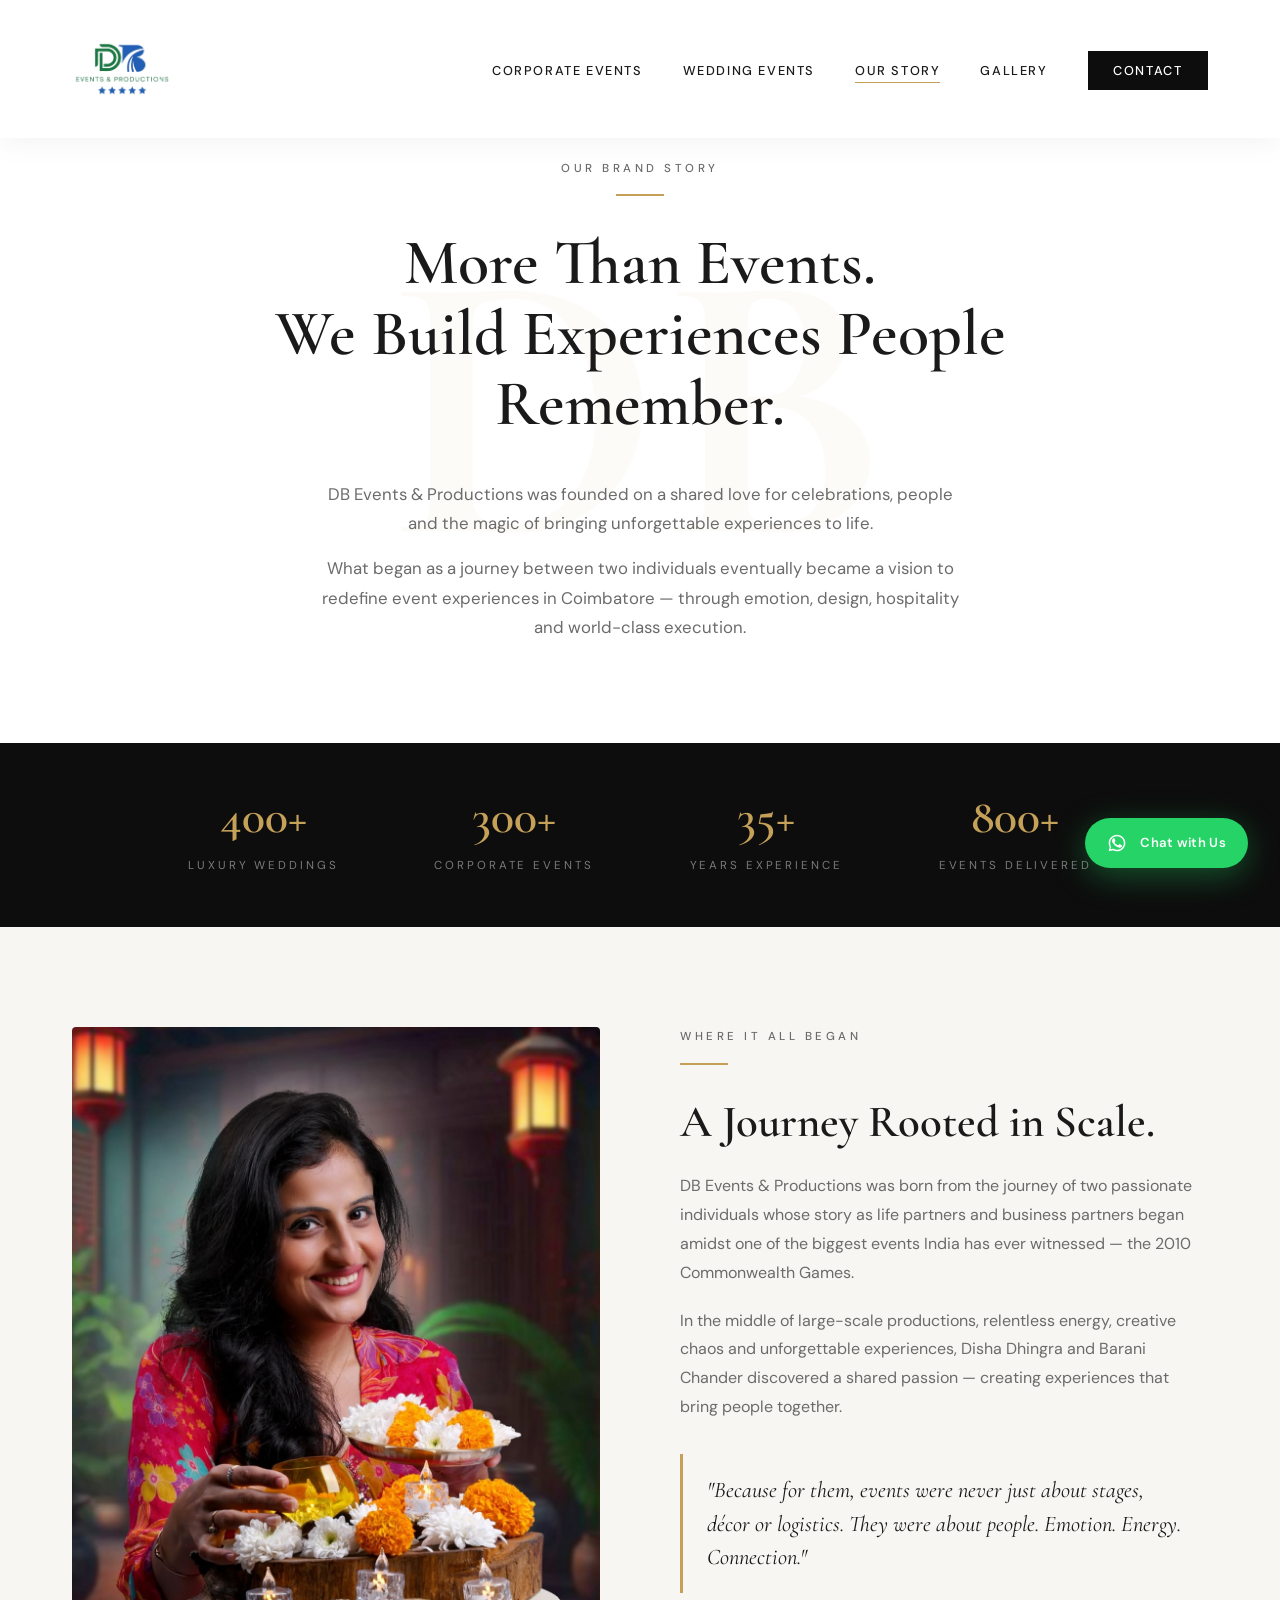
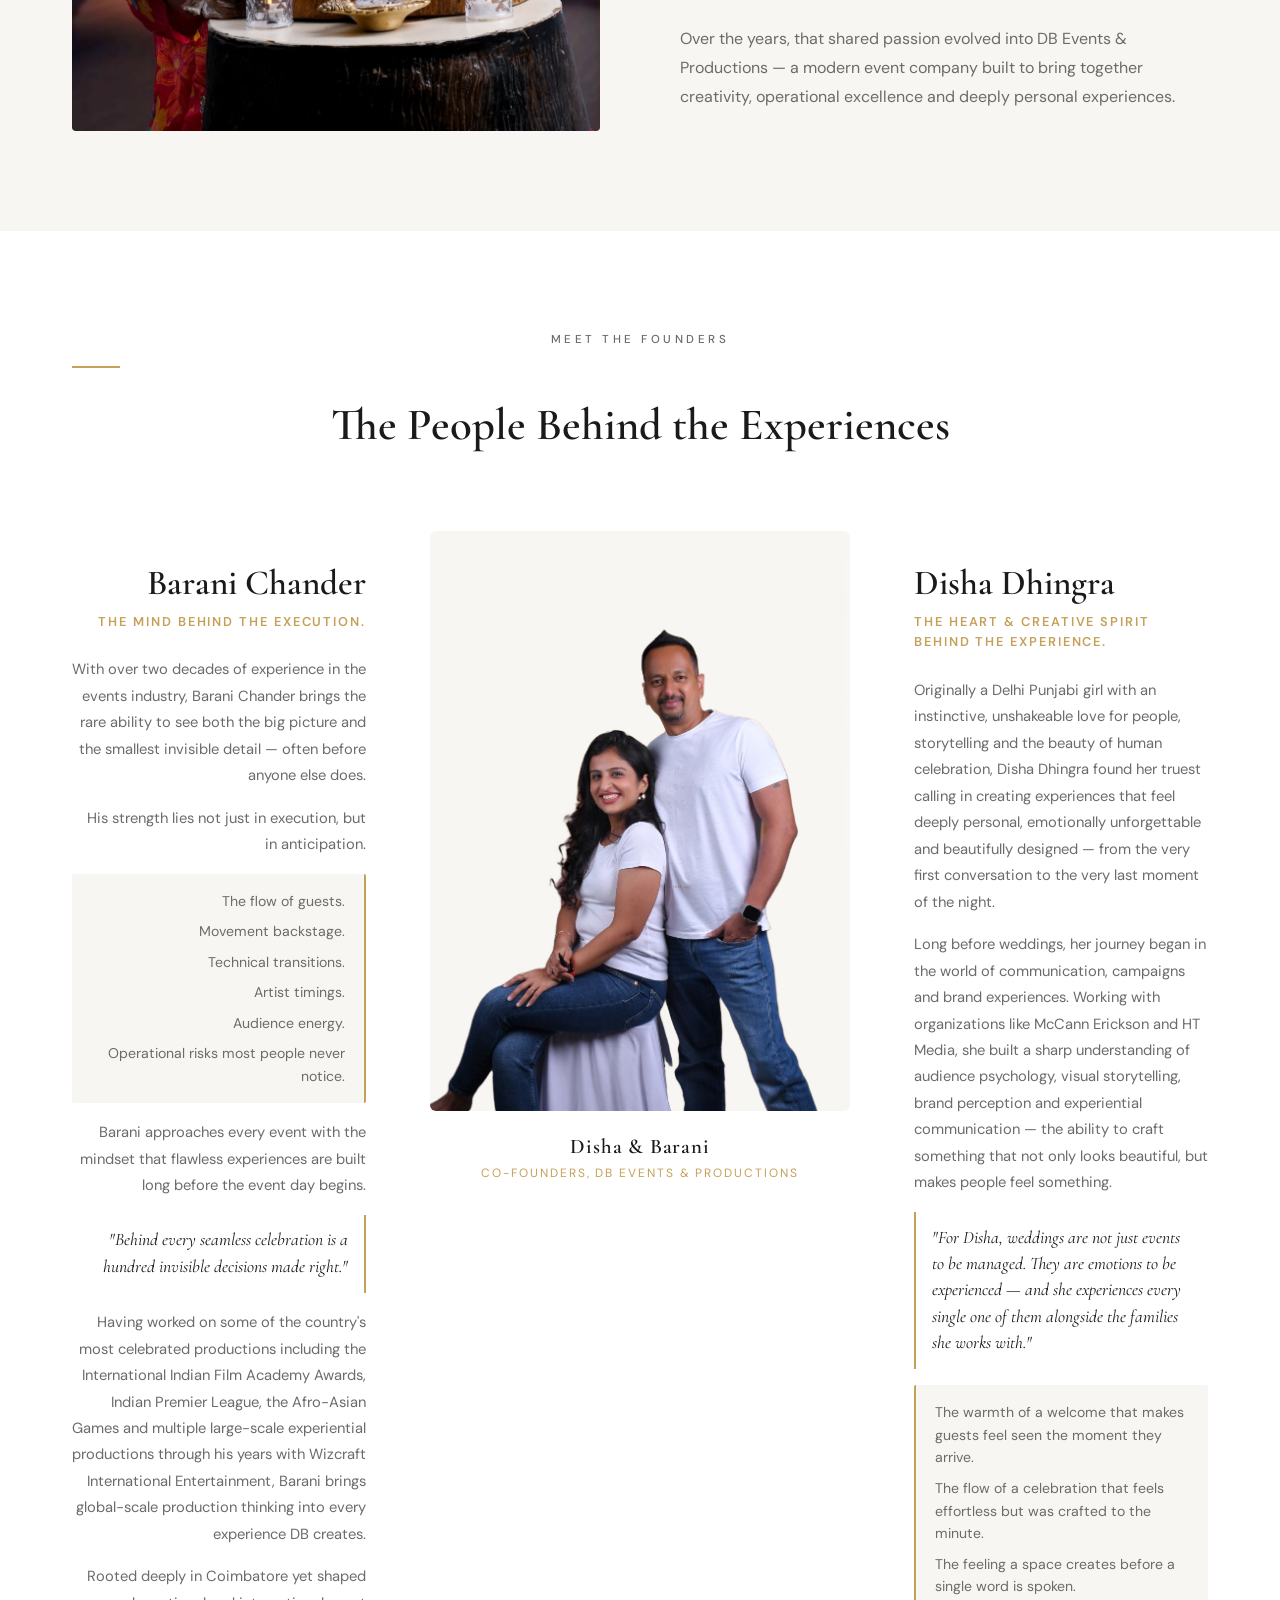
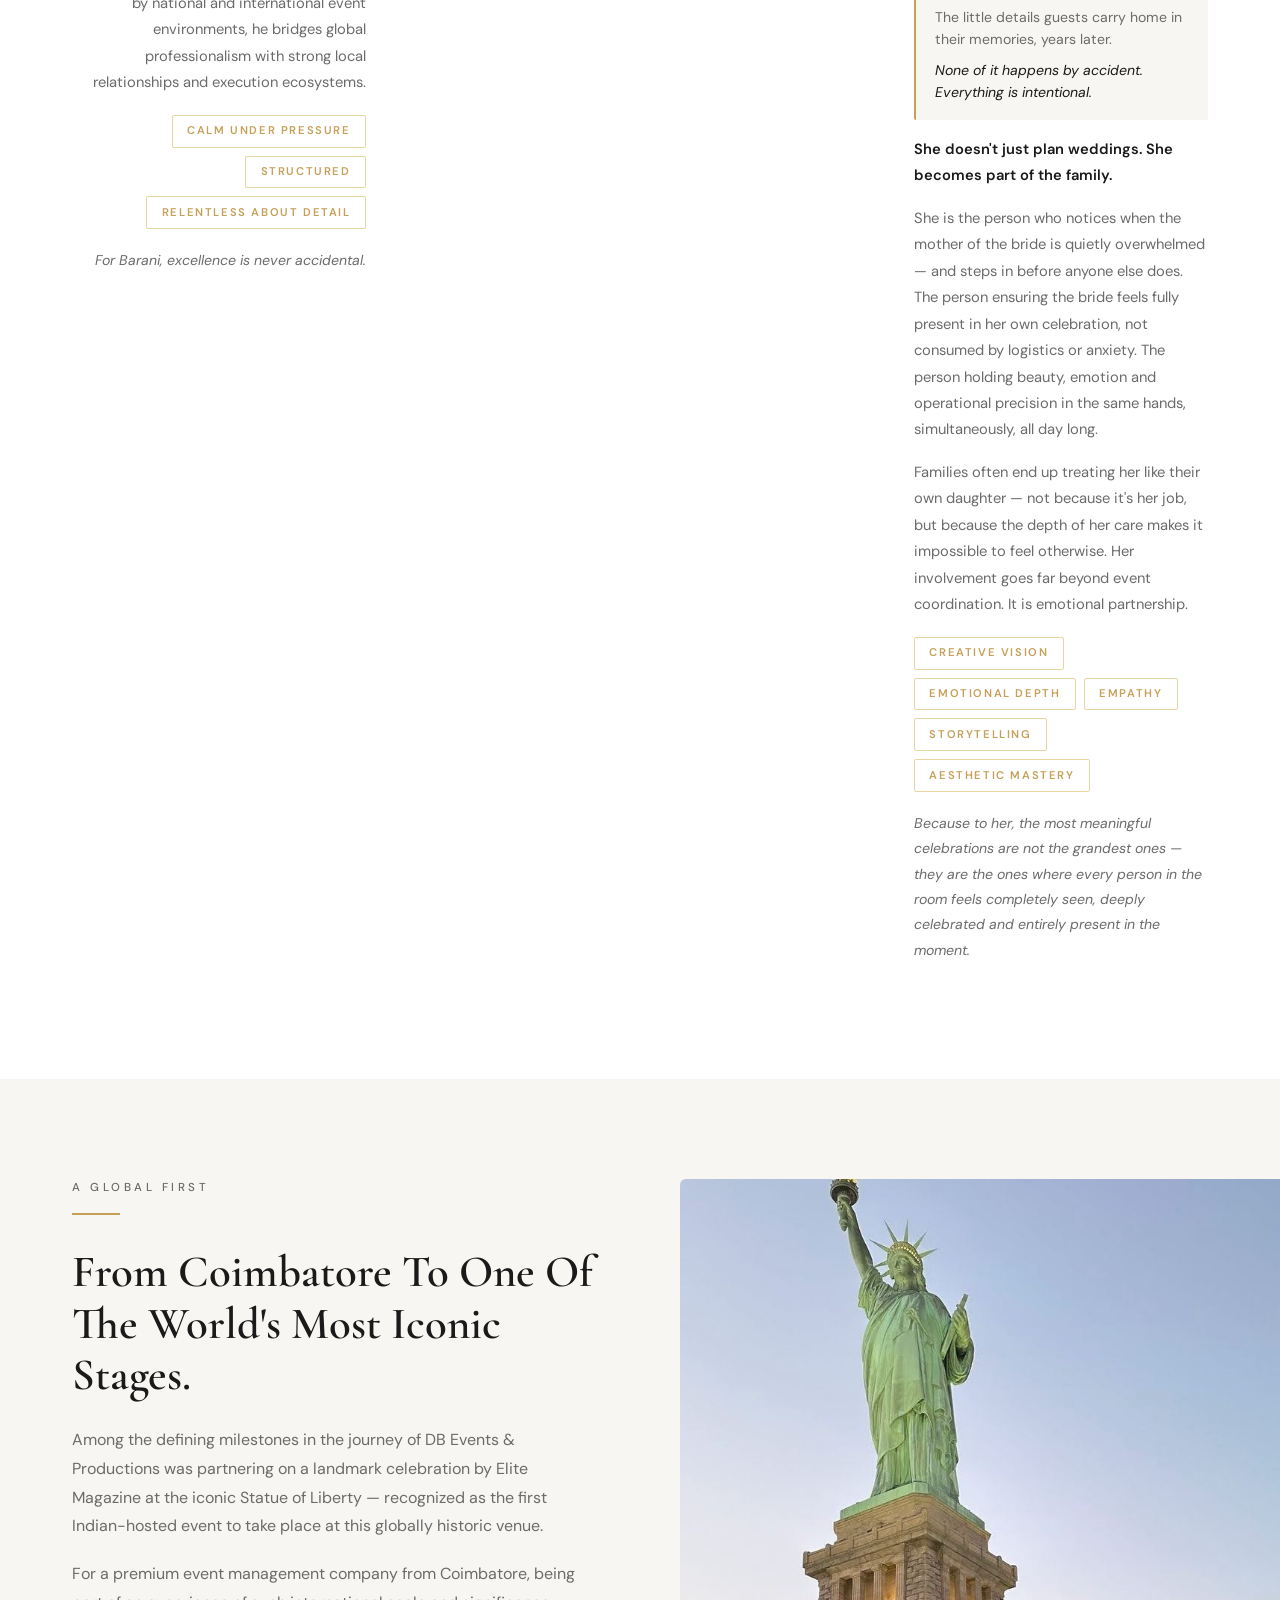
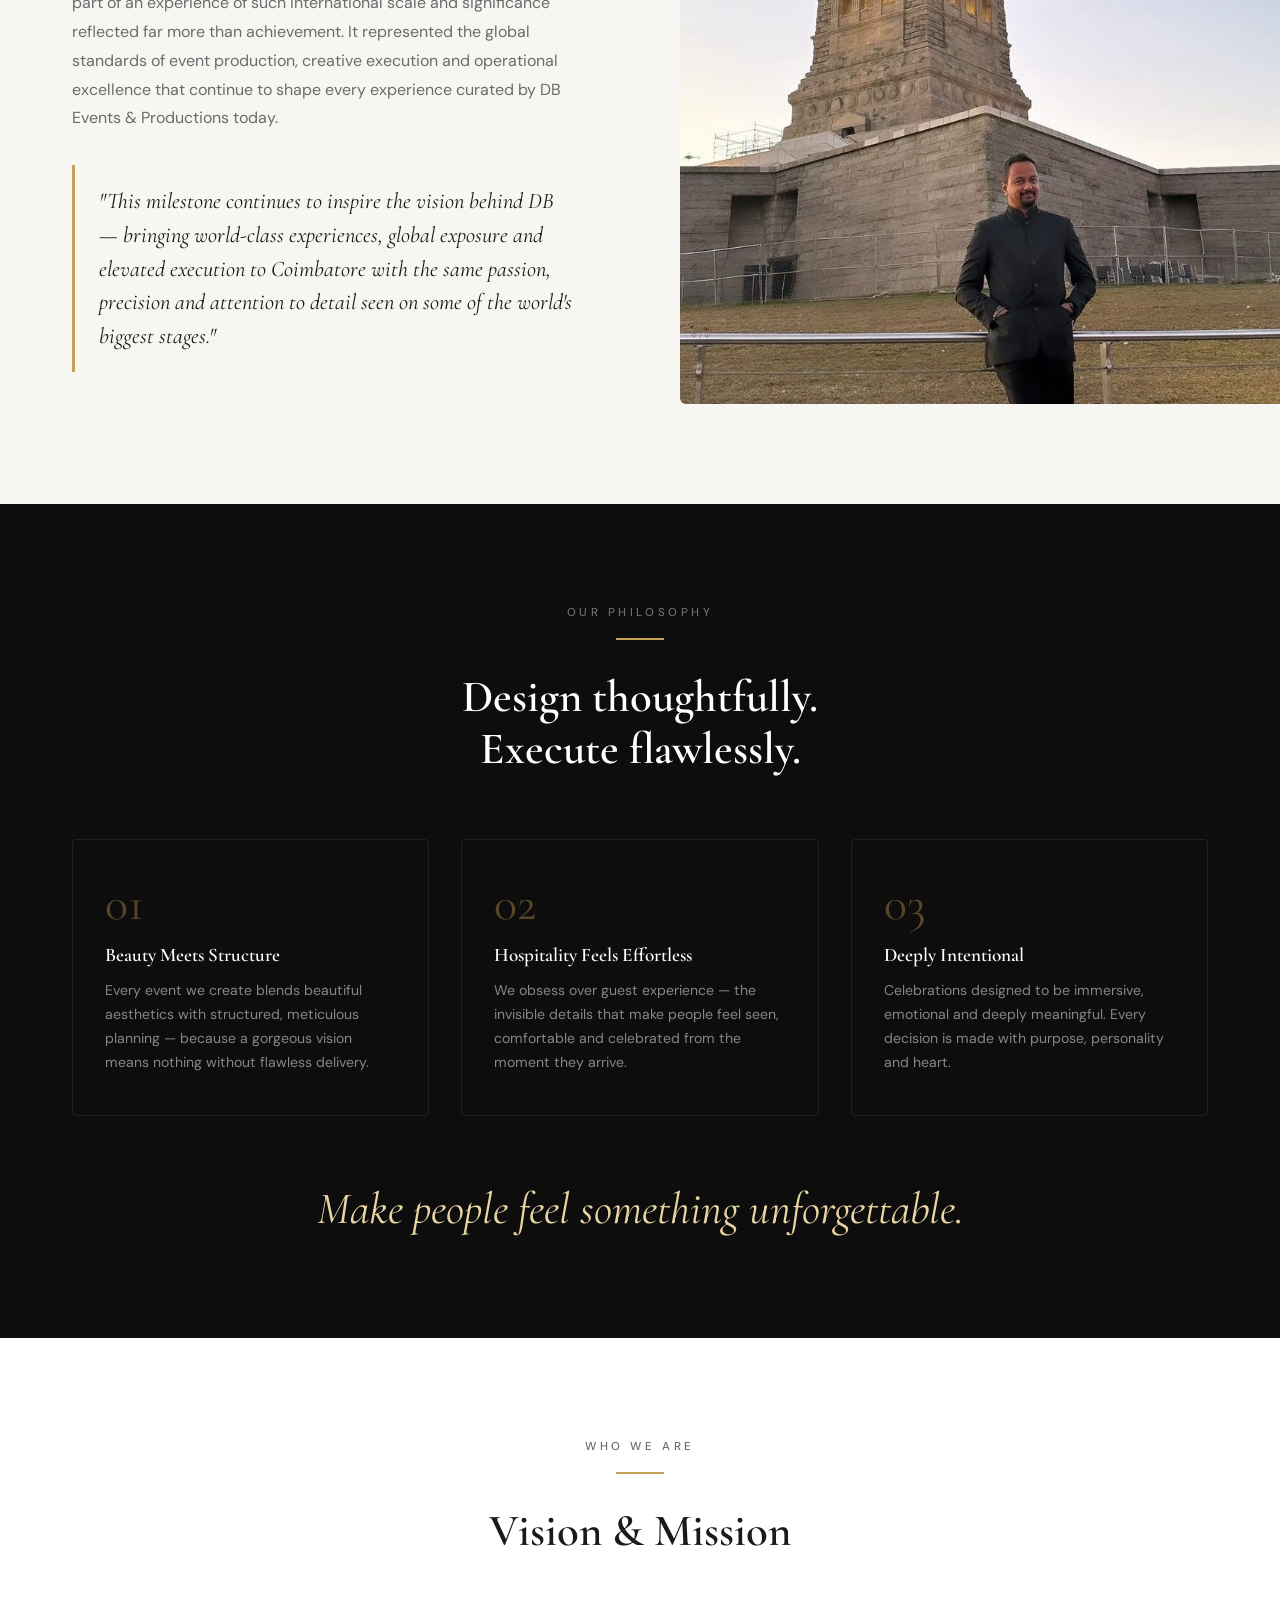
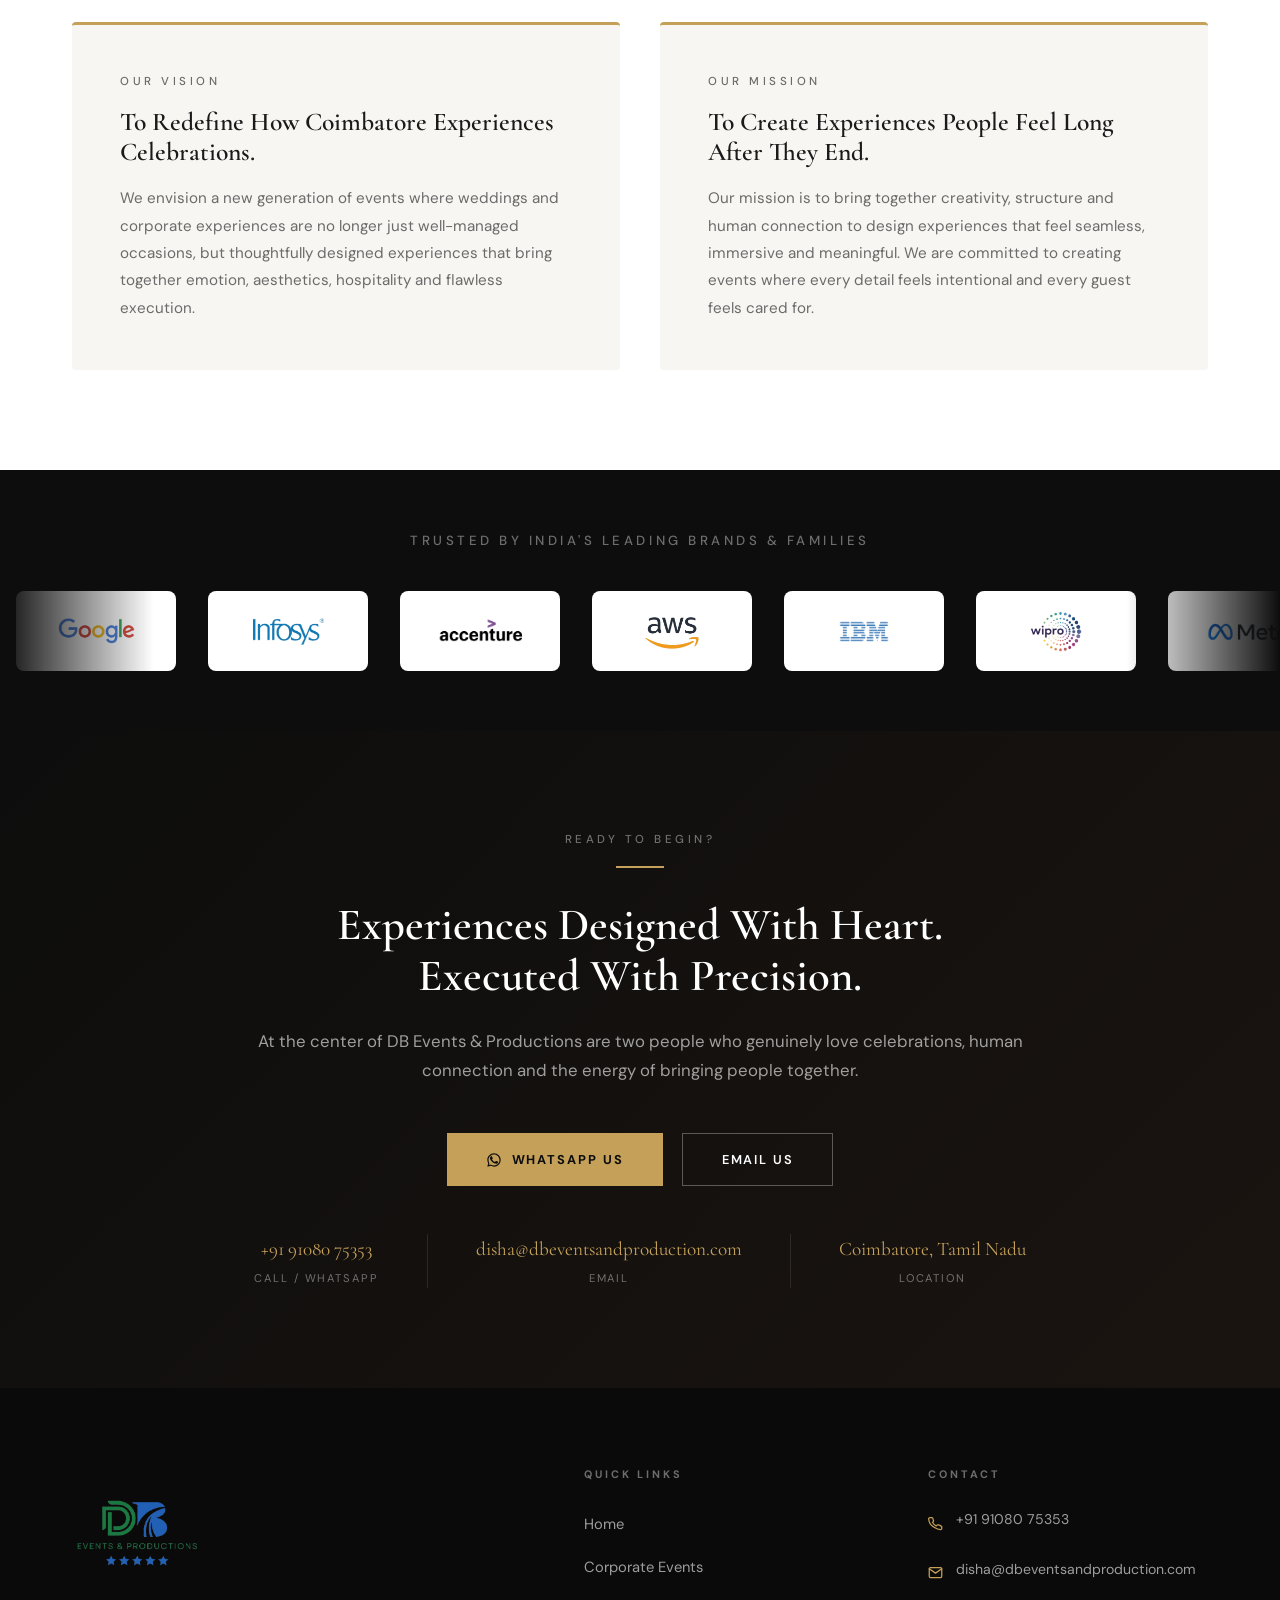
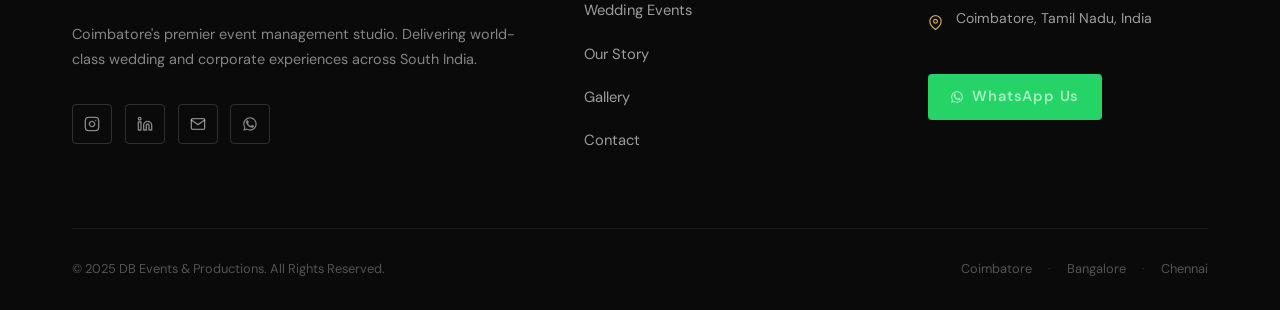
==== commit 271ec055: "Initial upload" ====
--- a/about.html
+++ b/about.html
@@ -33,6 +33,7 @@
             line-height: 1.6;
             background: var(--bg-white);
             overflow-x: hidden;
+            font-size: 18px;
         }
 
         /* ─── LAYOUT ─── */
@@ -275,14 +276,13 @@
         .story-image {
             border-radius: 4px;
             overflow: hidden;
-            height: 520px;
         }
 
         .story-image img {
             width: 100%;
-            height: 100%;
-            object-fit: cover;
-            object-position: center;
+            height: auto;
+            display: block;
+            object-fit: contain;
         }
 
         .story-content p { font-size: 1rem; color: var(--text-muted); line-height: 1.8; margin-bottom: 1.2rem; }
@@ -434,6 +434,50 @@
             padding: 0.8rem 1rem;
         }
 
+        /* ─── FOUNDER BULLET LIST ─── */
+        .founder-bullet-list {
+            display: flex;
+            flex-direction: column;
+            gap: 0.5rem;
+            margin: 1rem 0;
+            padding: 1rem 1.2rem;
+            background: var(--bg-light);
+            border-radius: 2px;
+        }
+
+        .founder-bullet-list span {
+            font-size: 0.88rem;
+            color: var(--text-muted);
+        }
+
+        .founder-left .founder-bullet-list {
+            border-right: 2px solid var(--accent);
+            text-align: right;
+        }
+
+        .founder-right .founder-bullet-list {
+            border-left: 2px solid var(--accent);
+            text-align: left;
+        }
+
+        /* ─── GLOBAL FIRST PHOTO SECTION ─── */
+        .global-first-image {
+            border-radius: 6px;
+            overflow: hidden;
+            height: 100%;
+            min-height: 500px;
+            background: var(--bg-light);
+            aspect-ratio: 3/4;
+        }
+
+        .global-first-image img {
+            width: 100%;
+            height: 100%;
+            object-fit: cover;
+            object-position: center;
+            display: block;
+        }
+
         /* ─── PHILOSOPHY ─── */
         .philosophy-grid {
             display: grid;
@@ -483,25 +527,22 @@
         .v-m-card p { font-size: 0.95rem; color: var(--text-muted); line-height: 1.8; }
 
         /* ─── BRAND CAROUSEL ─── */
-        /* ─── BRAND CAROUSEL ─── */
-.brand-carousel-section {
-    padding: 60px 0;
-    background: var(--bg-dark);
-    overflow: hidden;
-    border-top: none;
-    border-bottom: none;
-}
+        .brand-carousel-section {
+            padding: 60px 0;
+            background: var(--bg-dark);
+            overflow: hidden;
+        }
 
         .carousel-label {
-    font-size: 0.7rem;
-    letter-spacing: 0.22rem;
-    text-transform: uppercase;
-    color: rgba(255,255,255,0.4);
-    font-family: var(--primary-font);
-    font-weight: 500;
-    text-align: center;
-    margin-bottom: 2.5rem;
-}
+            font-size: 0.83rem;
+            letter-spacing: 0.22rem;
+            text-transform: uppercase;
+            color: rgba(255,255,255,0.4);
+            font-family: var(--primary-font);
+            font-weight: 500;
+            text-align: center;
+            margin-bottom: 2.5rem;
+        }
 
         .carousel-track-wrapper {
             overflow: hidden;
@@ -525,19 +566,19 @@
         }
 
         .brand-logo-card {
-    flex-shrink: 0;
-    width: 160px;
-    height: 80px;
-    display: flex;
-    align-items: center;
-    justify-content: center;
-    margin: 0 1rem;
-    background: #ffffff;
-    border: 1px solid rgba(255,255,255,0.15);
-    border-radius: 8px;
-    transition: var(--transition);
-    padding: 1rem 1.5rem;
-}
+            flex-shrink: 0;
+            width: 160px;
+            height: 80px;
+            display: flex;
+            align-items: center;
+            justify-content: center;
+            margin: 0 1rem;
+            background: #ffffff;
+            border: 1px solid rgba(255,255,255,0.15);
+            border-radius: 8px;
+            transition: var(--transition);
+            padding: 1rem 1.5rem;
+        }
 
         .brand-logo-card:hover {
             box-shadow: 0 8px 32px rgba(0,0,0,0.08);
@@ -791,6 +832,13 @@
 
         /* ─── RESPONSIVE ─── */
         @media (max-width: 1100px) {
+            .founders-trio { grid-template-columns: 1fr; gap: 3rem; }
+            .founder-photo-center { grid-column: 1; }
+            .founder-left { grid-column: 1; }
+            .founder-photo-frame { height: 480px; }
+        }
+
+        @media (max-width: 1100px) {
             .founders-trio { grid-template-columns: 1fr 340px 1fr; gap: 2.5rem; }
             .founder-photo-frame { height: 480px; }
         }
@@ -802,11 +850,12 @@
             .founder-right { grid-column: 1; text-align: left; }
             .founder-left .founder-tags { justify-content: flex-start; }
             .founder-left .pull-quote-mini { border-left: 2px solid var(--accent); border-right: none; padding: 0.8rem 1rem; }
+            .founder-left .founder-bullet-list { border-left: 2px solid var(--accent); border-right: none; text-align: left; }
             .grid-2-col { grid-template-columns: 1fr; gap: 2.5rem; }
             .grid-3-col { grid-template-columns: 1fr; }
             .philosophy-grid { grid-template-columns: 1fr; }
             .footer-grid { grid-template-columns: 1fr 1fr; gap: 2.5rem; }
-            .story-image { height: 320px; }
+            .global-first-image { min-height: 400px; aspect-ratio: 3/4; }
         }
 
         @media (max-width: 768px) {
@@ -840,6 +889,7 @@
             .logo-image { width: 80px; height: 80px; }
             .footer-logo-image { width: 100px; height: 100px; }
             .brand-logo-card { width: 130px; height: 65px; margin: 0 0.8rem; }
+            .global-first-image { min-height: 350px; aspect-ratio: 3/4; }
         }
 
         @media (max-width: 480px) {
@@ -854,6 +904,7 @@
             .logo-image { width: 70px; height: 70px; }
             .footer-logo-image { width: 80px; height: 80px; }
             .brand-logo-card { width: 110px; height: 60px; margin: 0 0.5rem; padding: 0.8rem 1rem; }
+            .global-first-image { min-height: 300px; aspect-ratio: 3/4; }
         }
     </style>
 </head>
@@ -873,7 +924,7 @@
         <nav class="container">
             <a href="index.html" class="logo">
                 <img src="assets/logo1.png" alt="DB Events & Productions" class="logo-image">
-                <div class="logo-text">Events &<br>Productions</div>
+                
             </a>
             <ul class="nav-links" id="nav-links">
                 <li><a href="corporate.html">Corporate Events</a></li>
@@ -935,7 +986,7 @@
             <div class="container">
                 <div class="grid grid-2-col">
                     <div class="story-image">
-                        <img src="assets/corporate.png" alt="2010 Commonwealth Games Era — Where It All Began">
+                        <img src="assets/disha.jpg" alt="2010 Commonwealth Games Era — Where It All Began">
                     </div>
                     <div class="story-content">
                         <span class="overline">Where It All Began</span>
@@ -952,7 +1003,7 @@
             </div>
         </section>
 
-        <!-- FOUNDERS -->
+        <!-- FOUNDERS - NEW EQUAL PARTITION LAYOUT -->
         <section class="founders-section">
             <div class="container">
                 <div class="founders-header">
@@ -966,15 +1017,29 @@
                     <!-- LEFT: Barani Chander -->
                     <div class="founder-side founder-left">
                         <h2>Barani Chander</h2>
-                        <span class="founder-side-subtitle">The Mind Behind The Execution</span>
+                        <span class="founder-side-subtitle">The Mind Behind The Execution.</span>
                         <p>With over two decades of experience in the events industry, Barani Chander brings the rare ability to see both the big picture and the smallest invisible detail — often before anyone else does.</p>
-                        <p>His strength lies not just in execution, but in anticipation. The flow of guests. Movement backstage. Technical transitions. Artist timings. Audience energy. Operational risks most people never notice.</p>
+                        <p>His strength lies not just in execution, but in anticipation.</p>
+                        <div class="founder-bullet-list">
+                            <span>The flow of guests.</span>
+                            <span>Movement backstage.</span>
+                            <span>Technical transitions.</span>
+                            <span>Artist timings.</span>
+                            <span>Audience energy.</span>
+                            <span>Operational risks most people never notice.</span>
+                        </div>
+                        <p>Barani approaches every event with the mindset that flawless experiences are built long before the event day begins.</p>
+                        <div class="pull-quote-mini">
+                            "Behind every seamless celebration is a hundred invisible decisions made right."
+                        </div>
+                        <p>Having worked on some of the country's most celebrated productions including the International Indian Film Academy Awards, Indian Premier League, the Afro-Asian Games and multiple large-scale experiential productions through his years with Wizcraft International Entertainment, Barani brings global-scale production thinking into every experience DB creates.</p>
+                        <p>Rooted deeply in Coimbatore yet shaped by national and international event environments, he bridges global professionalism with strong local relationships and execution ecosystems.</p>
                         <div class="founder-tags">
                             <span class="founder-tag">Calm under pressure</span>
                             <span class="founder-tag">Structured</span>
-                            <span class="founder-tag">Detail-driven</span>
+                            <span class="founder-tag">Relentless about detail</span>
                         </div>
-                        <p>Having worked on some of the country's most celebrated productions — the International Indian Film Academy Awards, Indian Premier League and large-scale experiential productions with Wizcraft International — Barani brings global production thinking into every DB event.</p>
+                        <p style="font-size:0.88rem; color:var(--text-muted); font-style:italic;">For Barani, excellence is never accidental.</p>
                     </div>
 
                     <!-- CENTER: Single Shared Photo -->
@@ -991,20 +1056,65 @@
                     <!-- RIGHT: Disha Dhingra -->
                     <div class="founder-side founder-right">
                         <h2>Disha Dhingra</h2>
-                        <span class="founder-side-subtitle">The Heart & Creative Spirit</span>
-                        <p>Originally a Delhi Punjabi girl with an instinctive love for people, storytelling and aesthetics, Disha found her calling in creating experiences that feel deeply personal, emotionally unforgettable and beautifully designed.</p>
-                        <p>Her journey began in communication, campaigns and brand experiences — working with organizations like McCann Erickson and HT Media — where she developed a strong understanding of visual storytelling and experiential communication.</p>
+                        <span class="founder-side-subtitle">The Heart &amp; Creative Spirit Behind The Experience.</span>
+
+                        <p>Originally a Delhi Punjabi girl with an instinctive, unshakeable love for people, storytelling and the beauty of human celebration, Disha Dhingra found her truest calling in creating experiences that feel deeply personal, emotionally unforgettable and beautifully designed — from the very first conversation to the very last moment of the night.</p>
+
+                        <p>Long before weddings, her journey began in the world of communication, campaigns and brand experiences. Working with organizations like McCann Erickson and HT Media, she built a sharp understanding of audience psychology, visual storytelling, brand perception and experiential communication — the ability to craft something that not only looks beautiful, but makes people feel something.</p>
                         <div class="pull-quote-mini">
-                            "She carries the celebration emotionally alongside every family she works with."
+                            "For Disha, weddings are not just events to be managed. They are emotions to be experienced — and she experiences every single one of them alongside the families she works with."
                         </div>
-                        <p>But what truly sets Disha apart is how personally she becomes involved in every celebration she leads. Families often end up treating her like their own daughter — because her involvement goes far beyond coordination.</p>
+
+                        <div class="founder-bullet-list">
+                            <span>The warmth of a welcome that makes guests feel seen the moment they arrive.</span>
+                            <span>The flow of a celebration that feels effortless but was crafted to the minute.</span>
+                            <span>The feeling a space creates before a single word is spoken.</span>
+                            <span>The little details guests carry home in their memories, years later.</span>
+                            <span style="font-style:italic; color:var(--text-main);">None of it happens by accident. Everything is intentional.</span>
+                        </div>
+
+                        <p><strong style="color:var(--text-main); font-weight:600;">She doesn't just plan weddings. She becomes part of the family.</strong></p>
+
+                        <p>She is the person who notices when the mother of the bride is quietly overwhelmed — and steps in before anyone else does. The person ensuring the bride feels fully present in her own celebration, not consumed by logistics or anxiety. The person holding beauty, emotion and operational precision in the same hands, simultaneously, all day long.</p>
+
+                        <p>Families often end up treating her like their own daughter — not because it's her job, but because the depth of her care makes it impossible to feel otherwise. Her involvement goes far beyond event coordination. It is emotional partnership.</p>
+
                         <div class="founder-tags">
                             <span class="founder-tag">Creative Vision</span>
+                            <span class="founder-tag">Emotional Depth</span>
                             <span class="founder-tag">Empathy</span>
                             <span class="founder-tag">Storytelling</span>
+                            <span class="founder-tag">Aesthetic Mastery</span>
                         </div>
-                    </div>
-
+
+                        <p style="font-size:0.88rem; color:var(--text-muted); font-style:italic; margin-top:0.5rem;">Because to her, the most meaningful celebrations are not the grandest ones — they are the ones where every person in the room feels completely seen, deeply celebrated and entirely present in the moment.</p>
+                    </div>
+
+                </div>
+            </div>
+        </section>
+
+        <!-- LANDMARK GLOBAL MILESTONE - EQUAL PARTITION WITH PHOTO -->
+        <section class="section-padding bg-light">
+            <div class="container">
+                <div class="grid grid-2-col" style="align-items:center; gap:5rem;">
+                    <div>
+                        <span class="overline">A Global First</span>
+                        <div class="accent-line"></div>
+                        <h2 class="section-title">From Coimbatore To One Of The World's Most Iconic Stages.</h2>
+                        <p style="font-size:1rem; color:var(--text-muted); line-height:1.8; margin-bottom:1.2rem;">
+                            Among the defining milestones in the journey of DB Events &amp; Productions was partnering on a landmark celebration by Elite Magazine at the iconic Statue of Liberty — recognized as the first Indian-hosted event to take place at this globally historic venue.
+                        </p>
+                        <p style="font-size:1rem; color:var(--text-muted); line-height:1.8; margin-bottom:1.2rem;">
+                            For a premium event management company from Coimbatore, being part of an experience of such international scale and significance reflected far more than achievement. It represented the global standards of event production, creative execution and operational excellence that continue to shape every experience curated by DB Events &amp; Productions today.
+                        </p>
+                        <div class="pull-quote">
+                            "This milestone continues to inspire the vision behind DB — bringing world-class experiences, global exposure and elevated execution to Coimbatore with the same passion, precision and attention to detail seen on some of the world's biggest stages."
+                        </div>
+                    </div>
+                    <div class="global-first-image">
+                        <img src="assets/barani.jpeg" alt="DB Events at Statue of Liberty, New York — First Indian Event">
+                    </div>
                 </div>
             </div>
         </section>
@@ -1059,7 +1169,7 @@
             </div>
         </section>
 
-        <!-- ─── TRUSTED BRANDS CAROUSEL ─── -->
+        <!-- TRUSTED BRANDS CAROUSEL -->
         <div class="brand-carousel-section">
             <p class="carousel-label">Trusted by India's Leading Brands &amp; Families</p>
             <div class="carousel-track-wrapper">
@@ -1138,7 +1248,7 @@
                 <div class="footer-brand">
                     <div class="footer-logo">
                         <img src="assets/logo1.png" alt="DB Events & Productions" class="footer-logo-image">
-                        <div class="footer-logo-text">Events &<br>Productions</div>
+                        
                     </div>
                     <p>Coimbatore's premier event management studio. Delivering world-class wedding and corporate experiences across South India.</p>
                     <div class="footer-social-row">
@@ -1214,7 +1324,7 @@
             </div>
 
             <div class="footer-bottom">
-                <p>© 2024 DB Events & Productions. All Rights Reserved.</p>
+                <p>© 2025 DB Events & Productions. All Rights Reserved.</p>
                 <div class="footer-cities">
                     <span class="footer-city">Coimbatore</span>
                     <span>·</span>
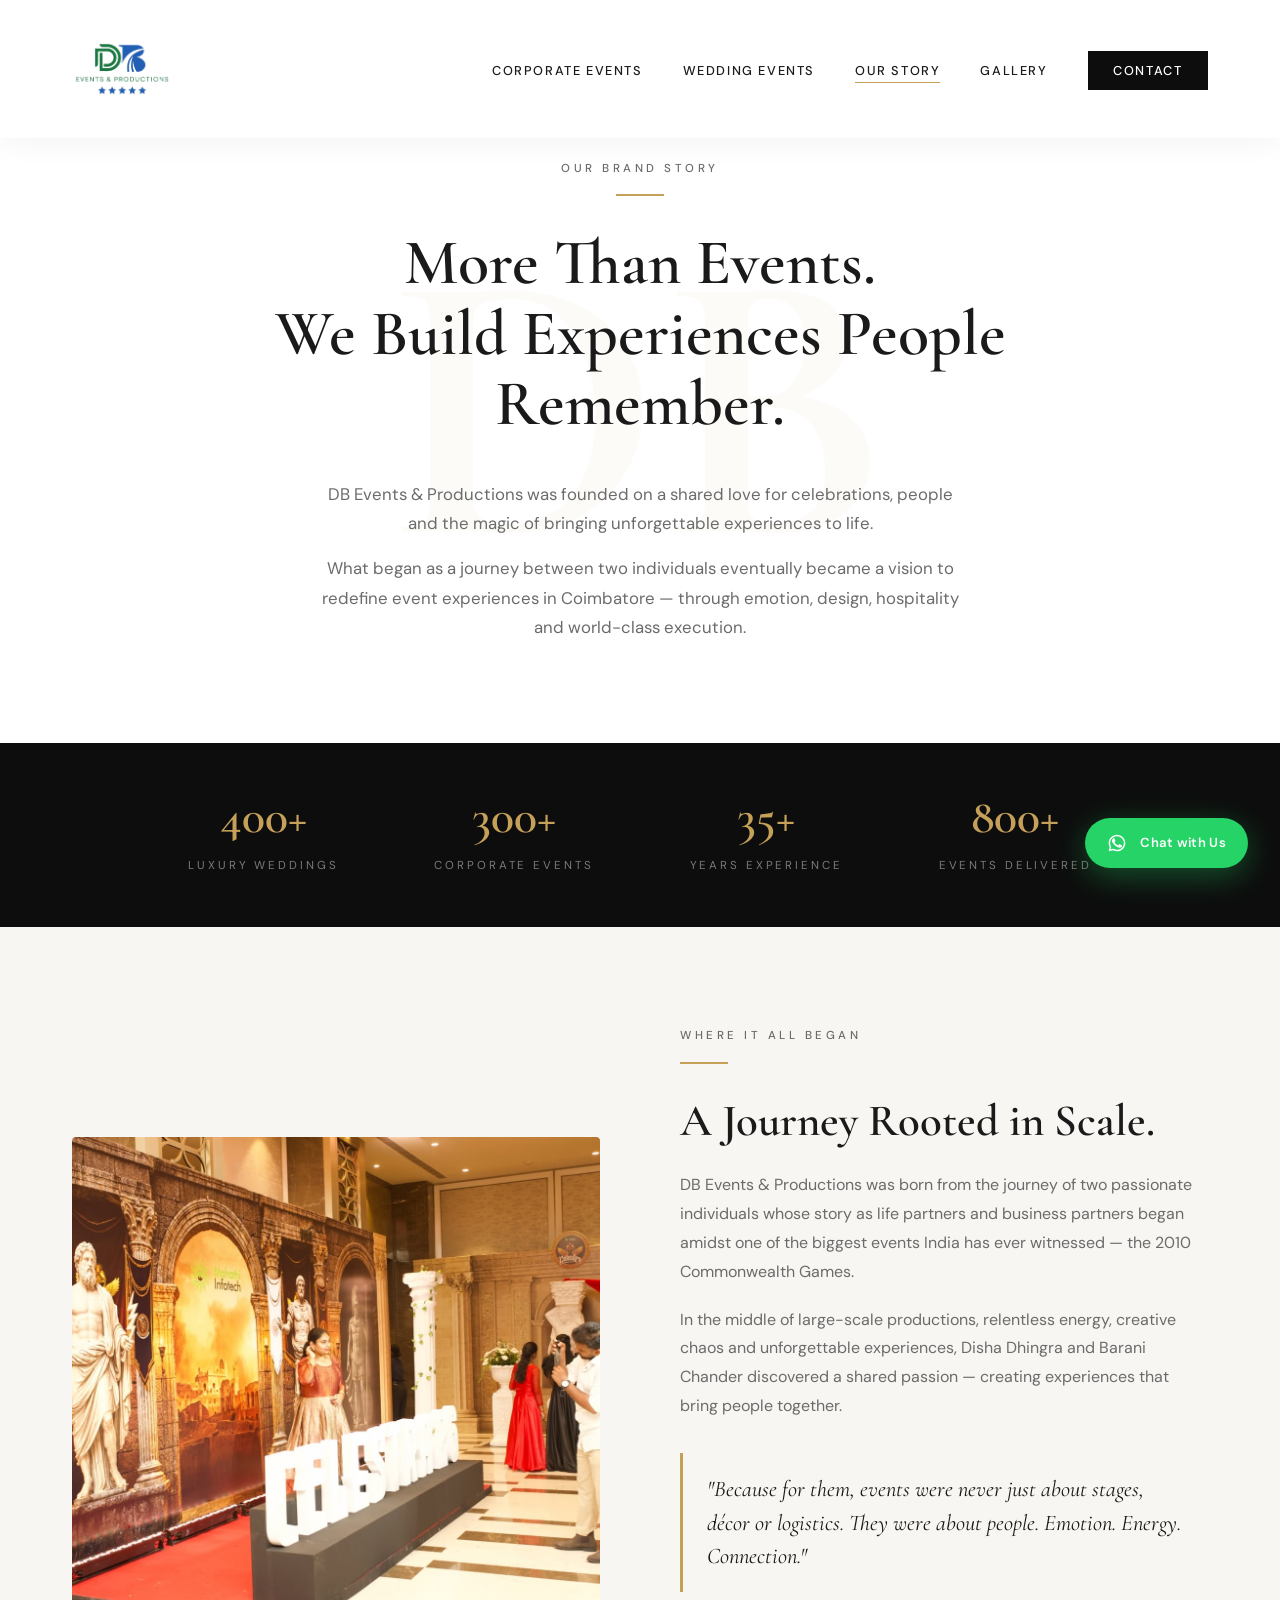
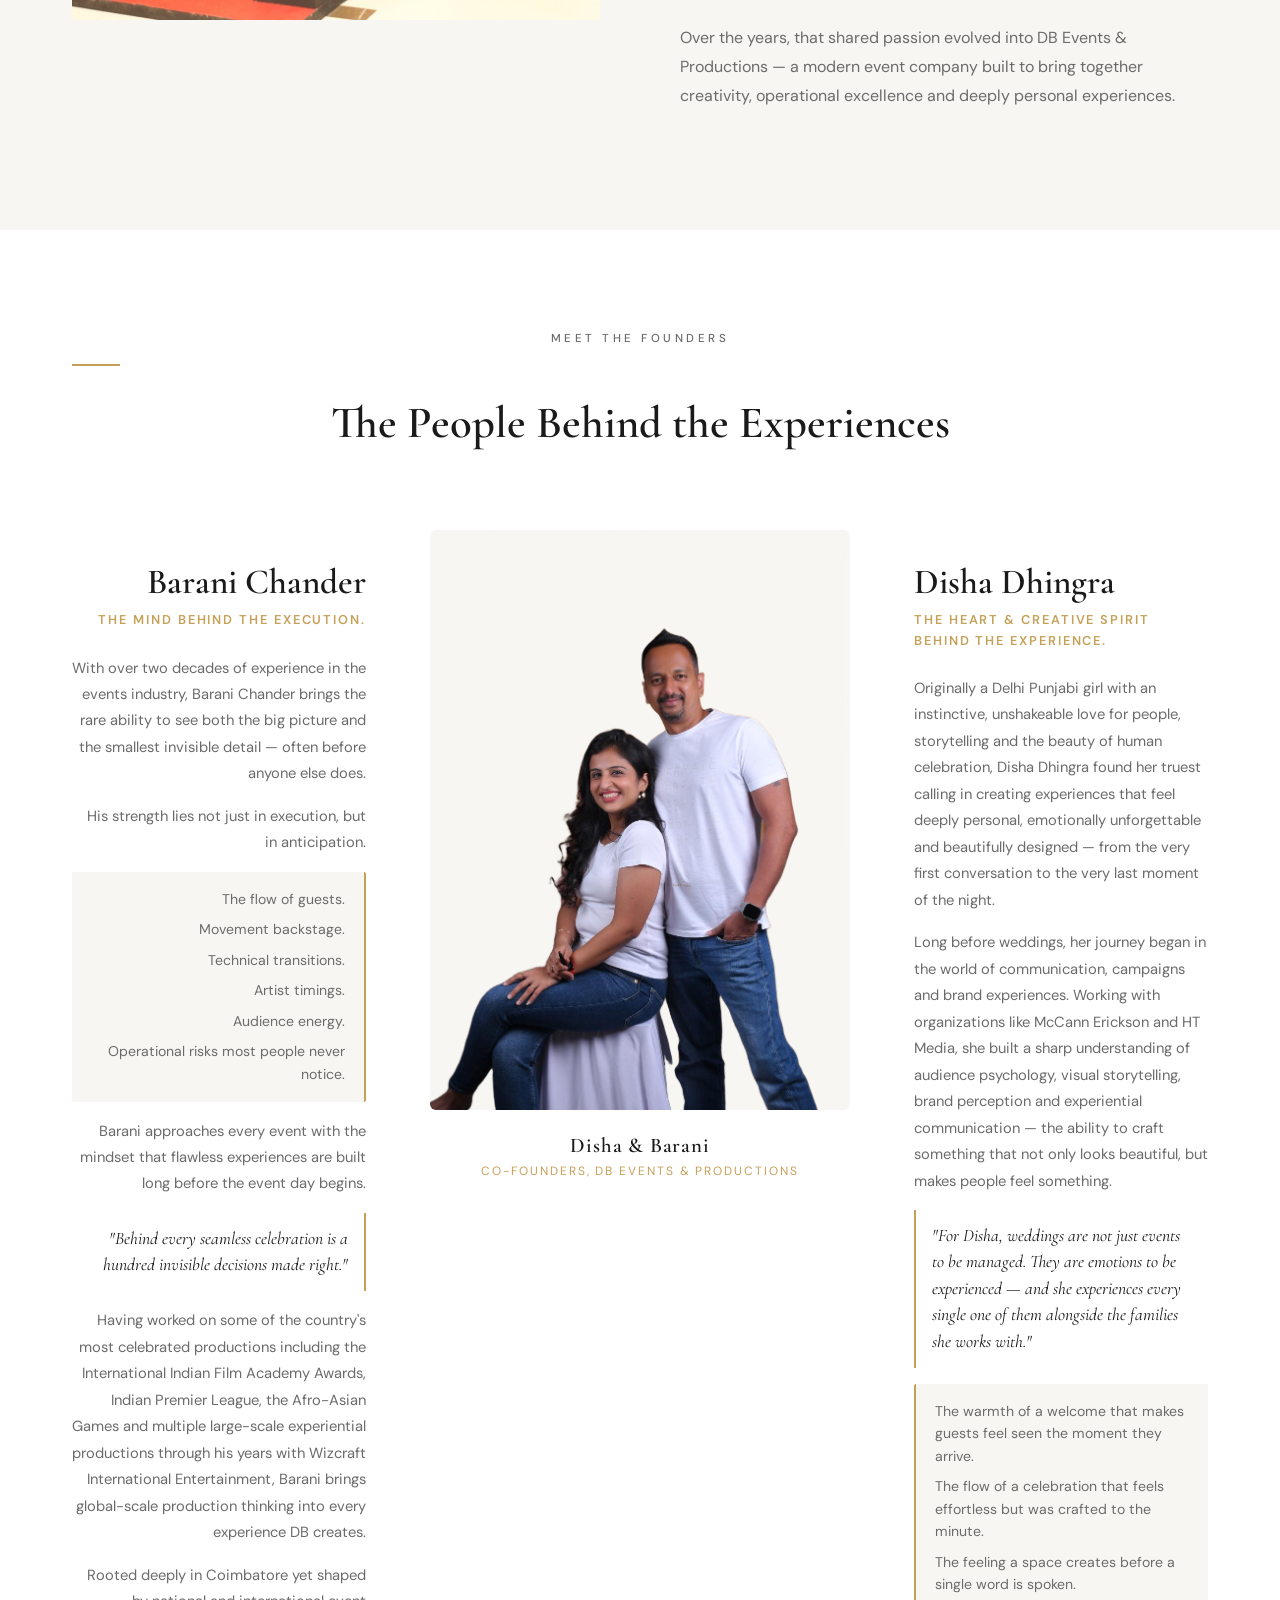
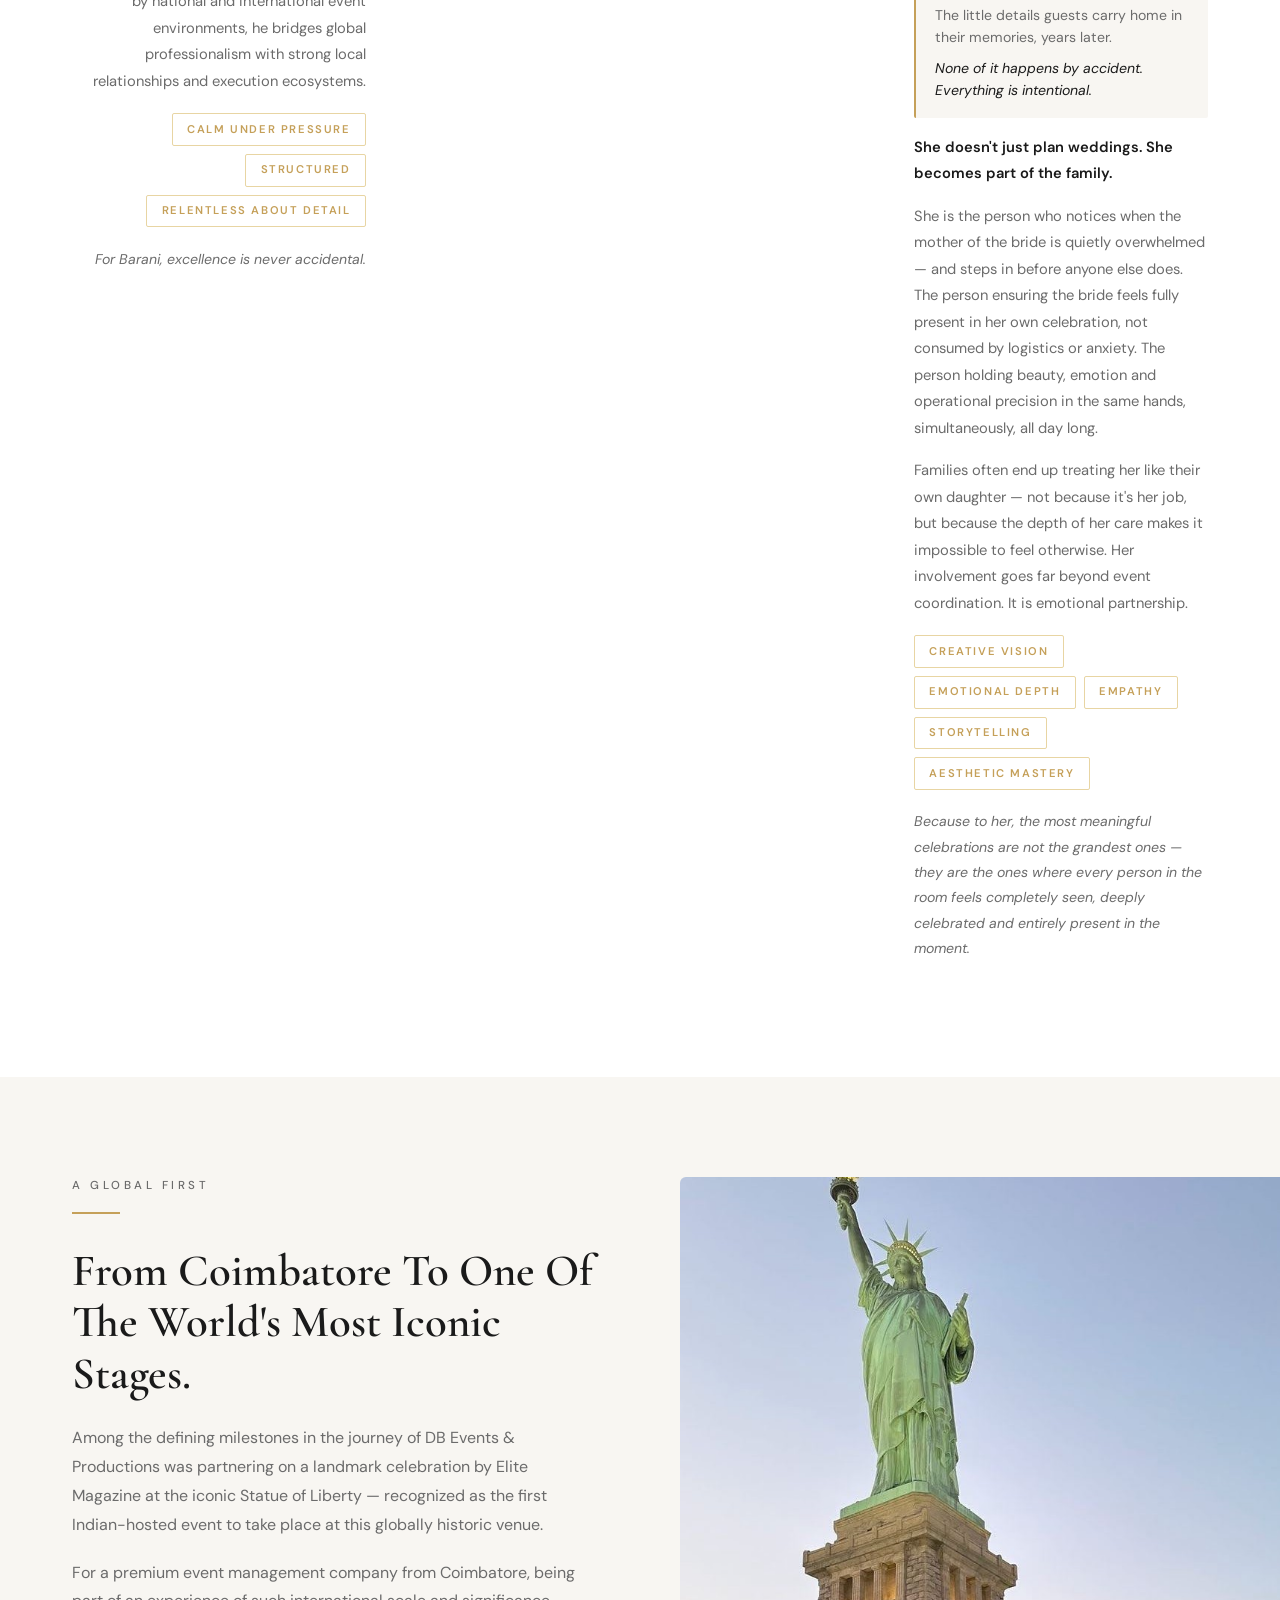
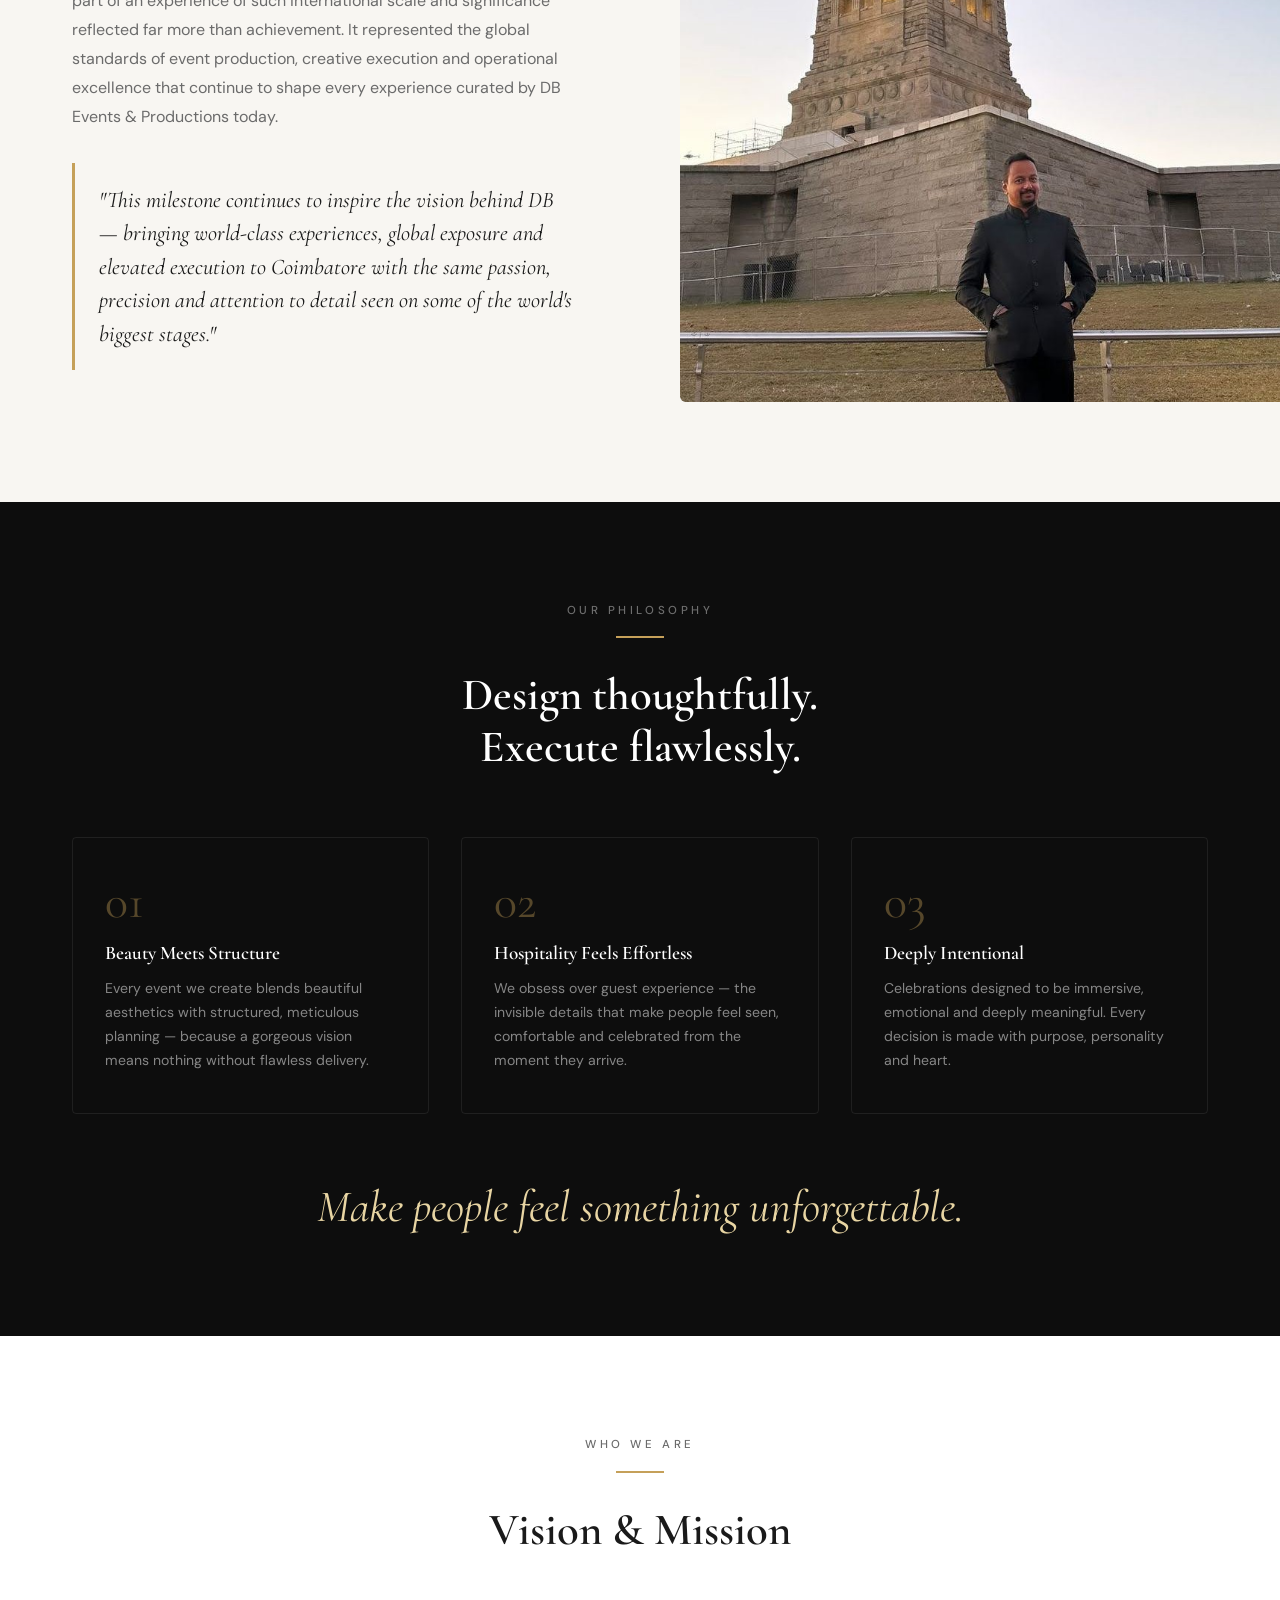
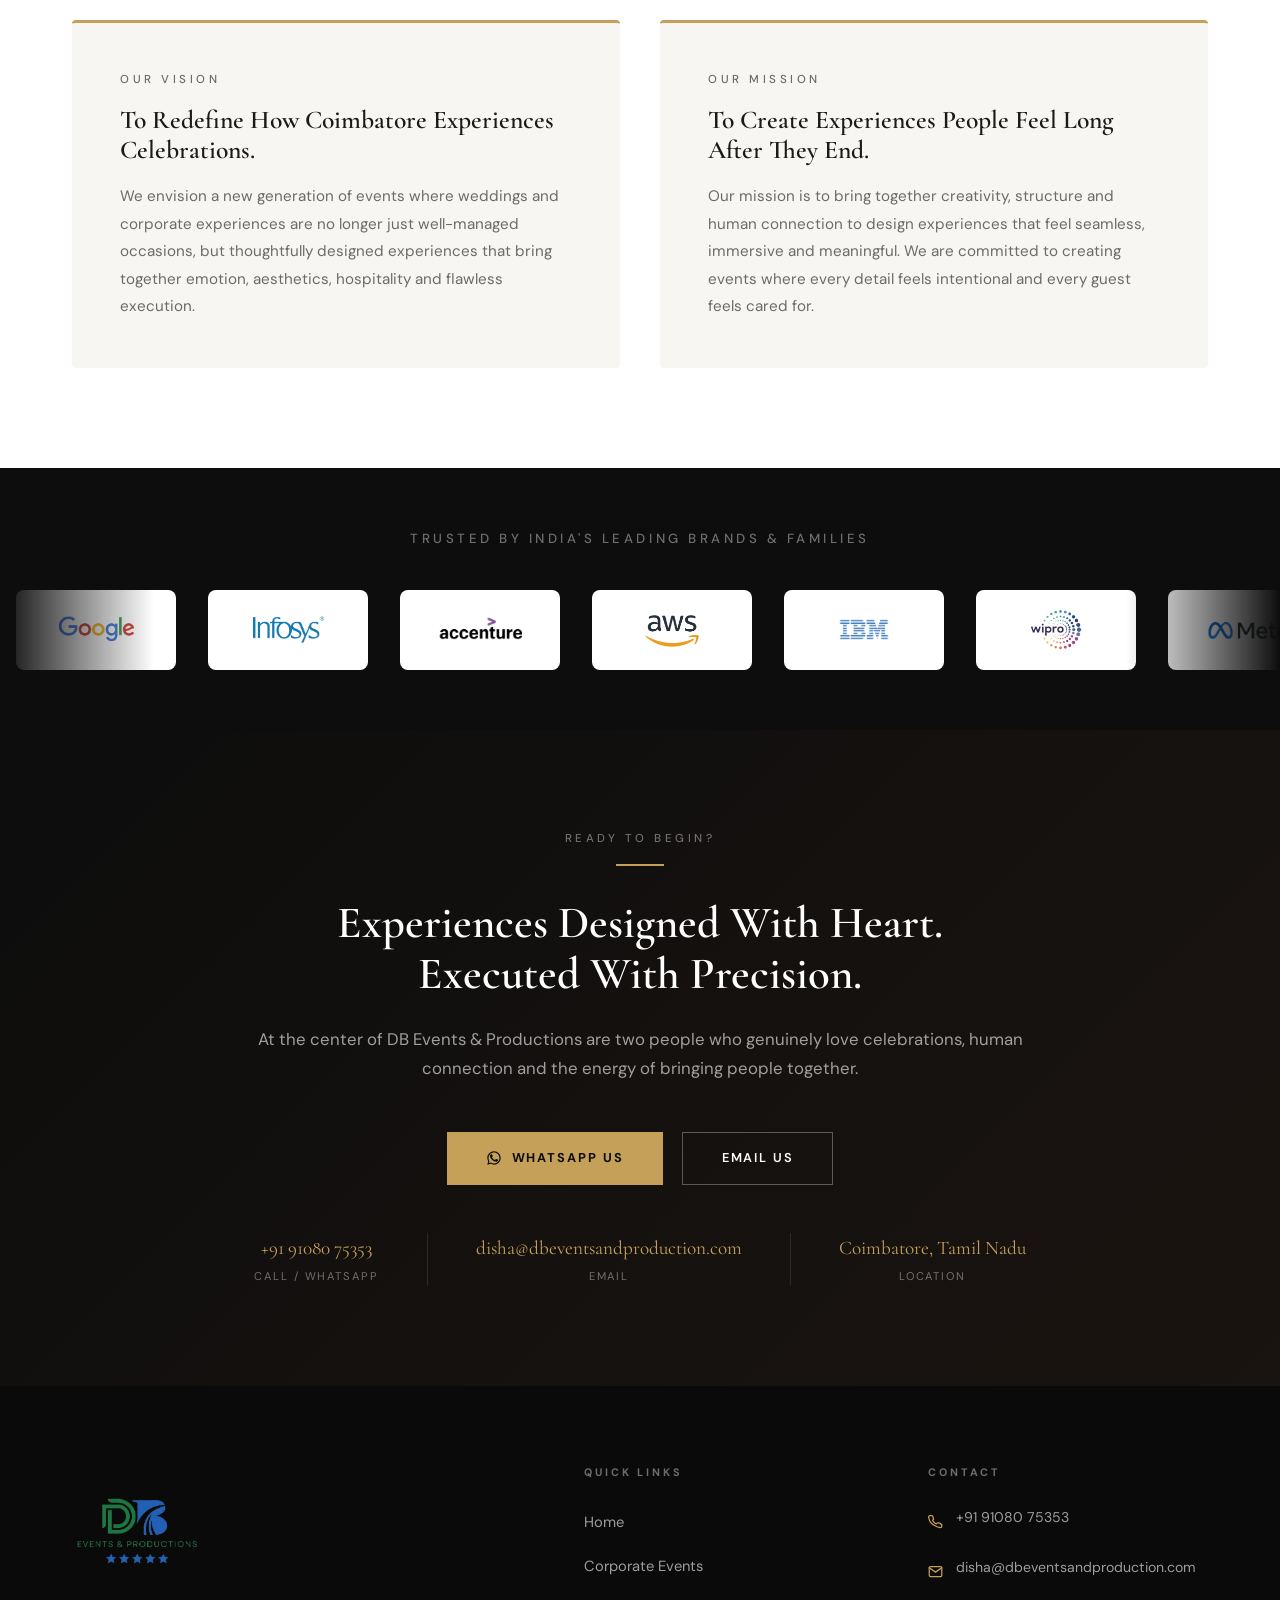
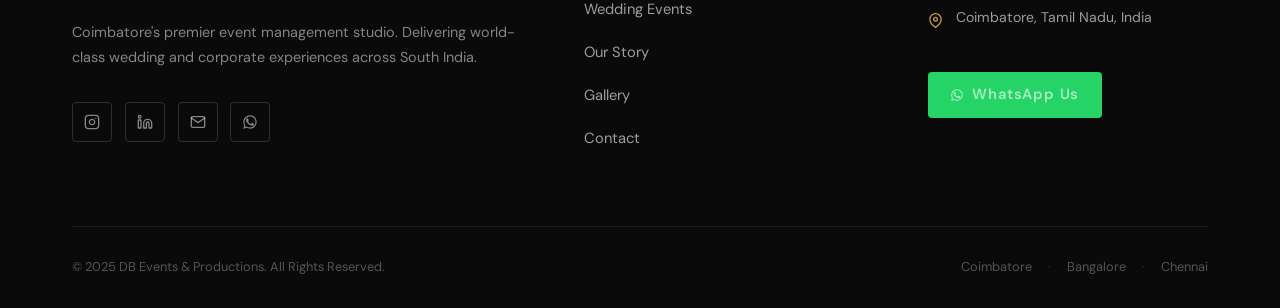
==== commit d0b5442c: "Initial upload" ====
--- a/about.html
+++ b/about.html
@@ -986,7 +986,7 @@
             <div class="container">
                 <div class="grid grid-2-col">
                     <div class="story-image">
-                        <img src="assets/disha.jpg" alt="2010 Commonwealth Games Era — Where It All Began">
+                        <img src="assets/end2.jpg" alt="2010 Commonwealth Games Era — Where It All Began">
                     </div>
                     <div class="story-content">
                         <span class="overline">Where It All Began</span>
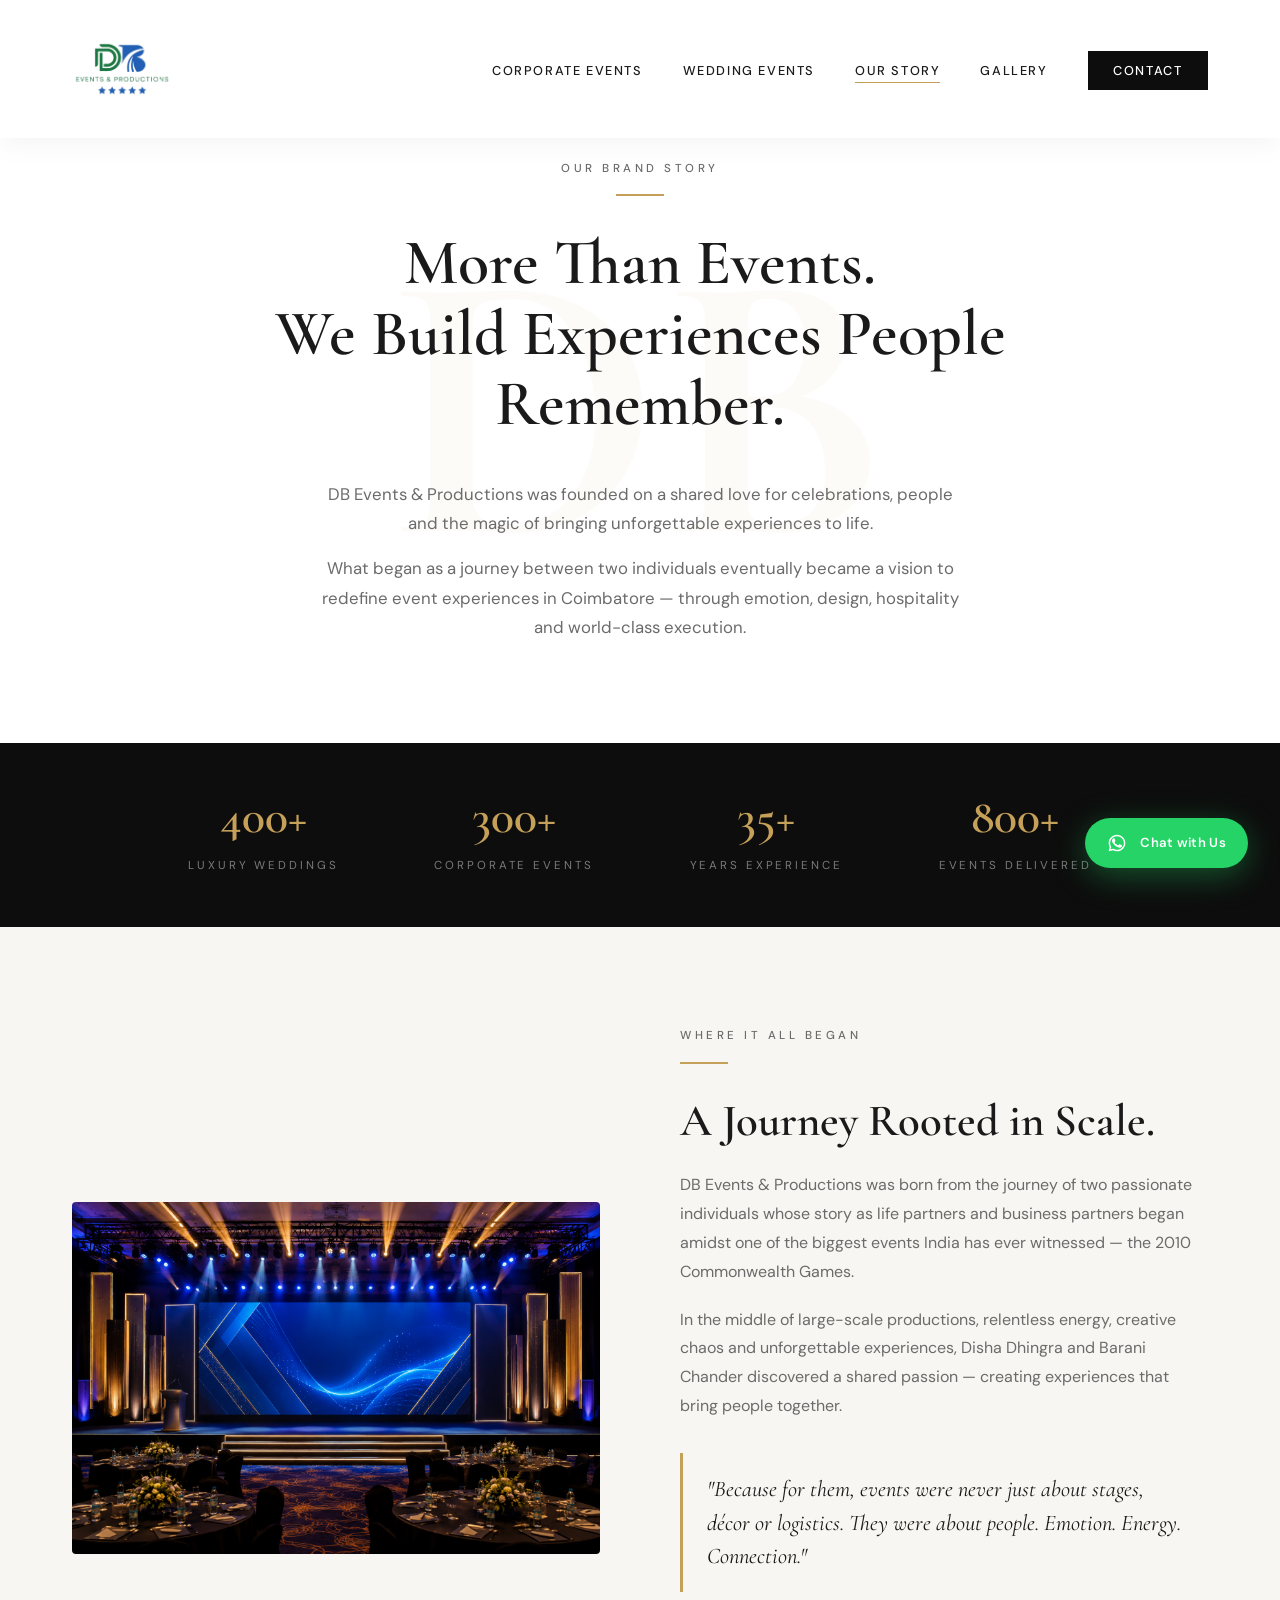
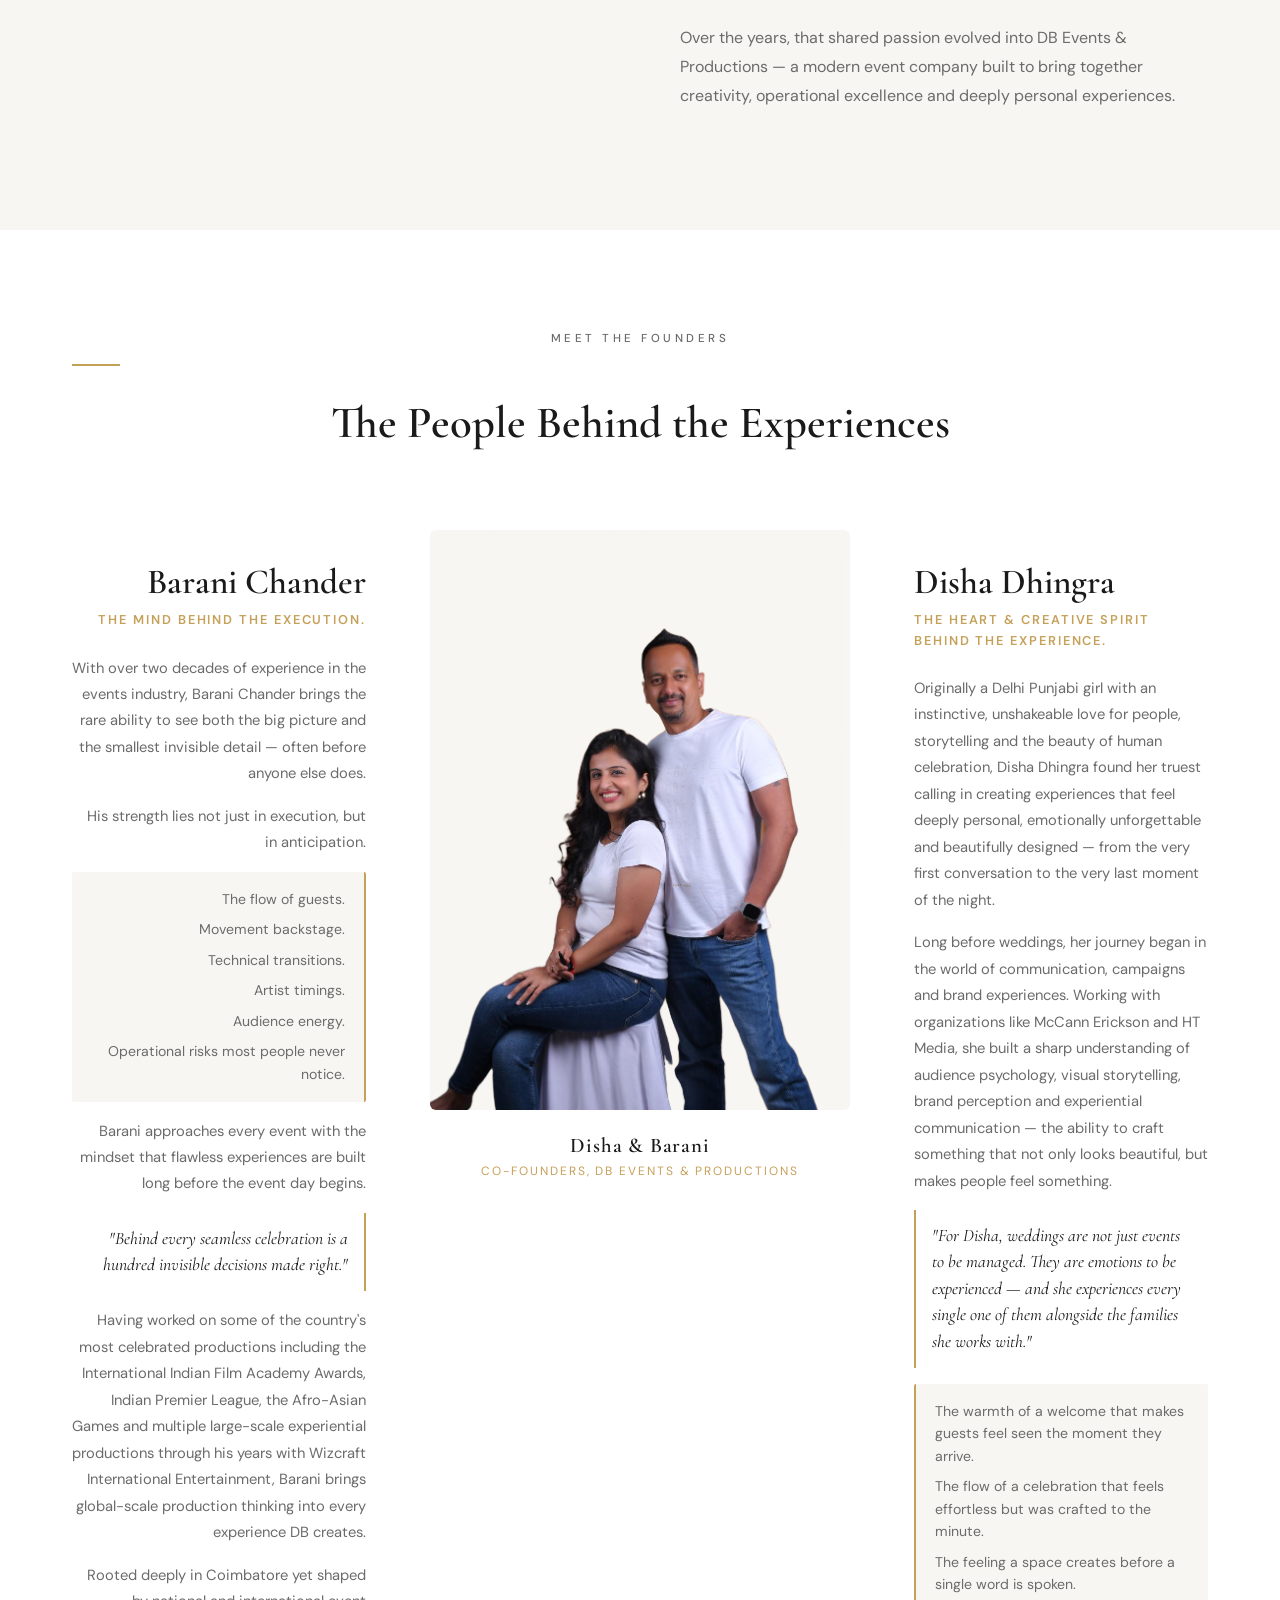
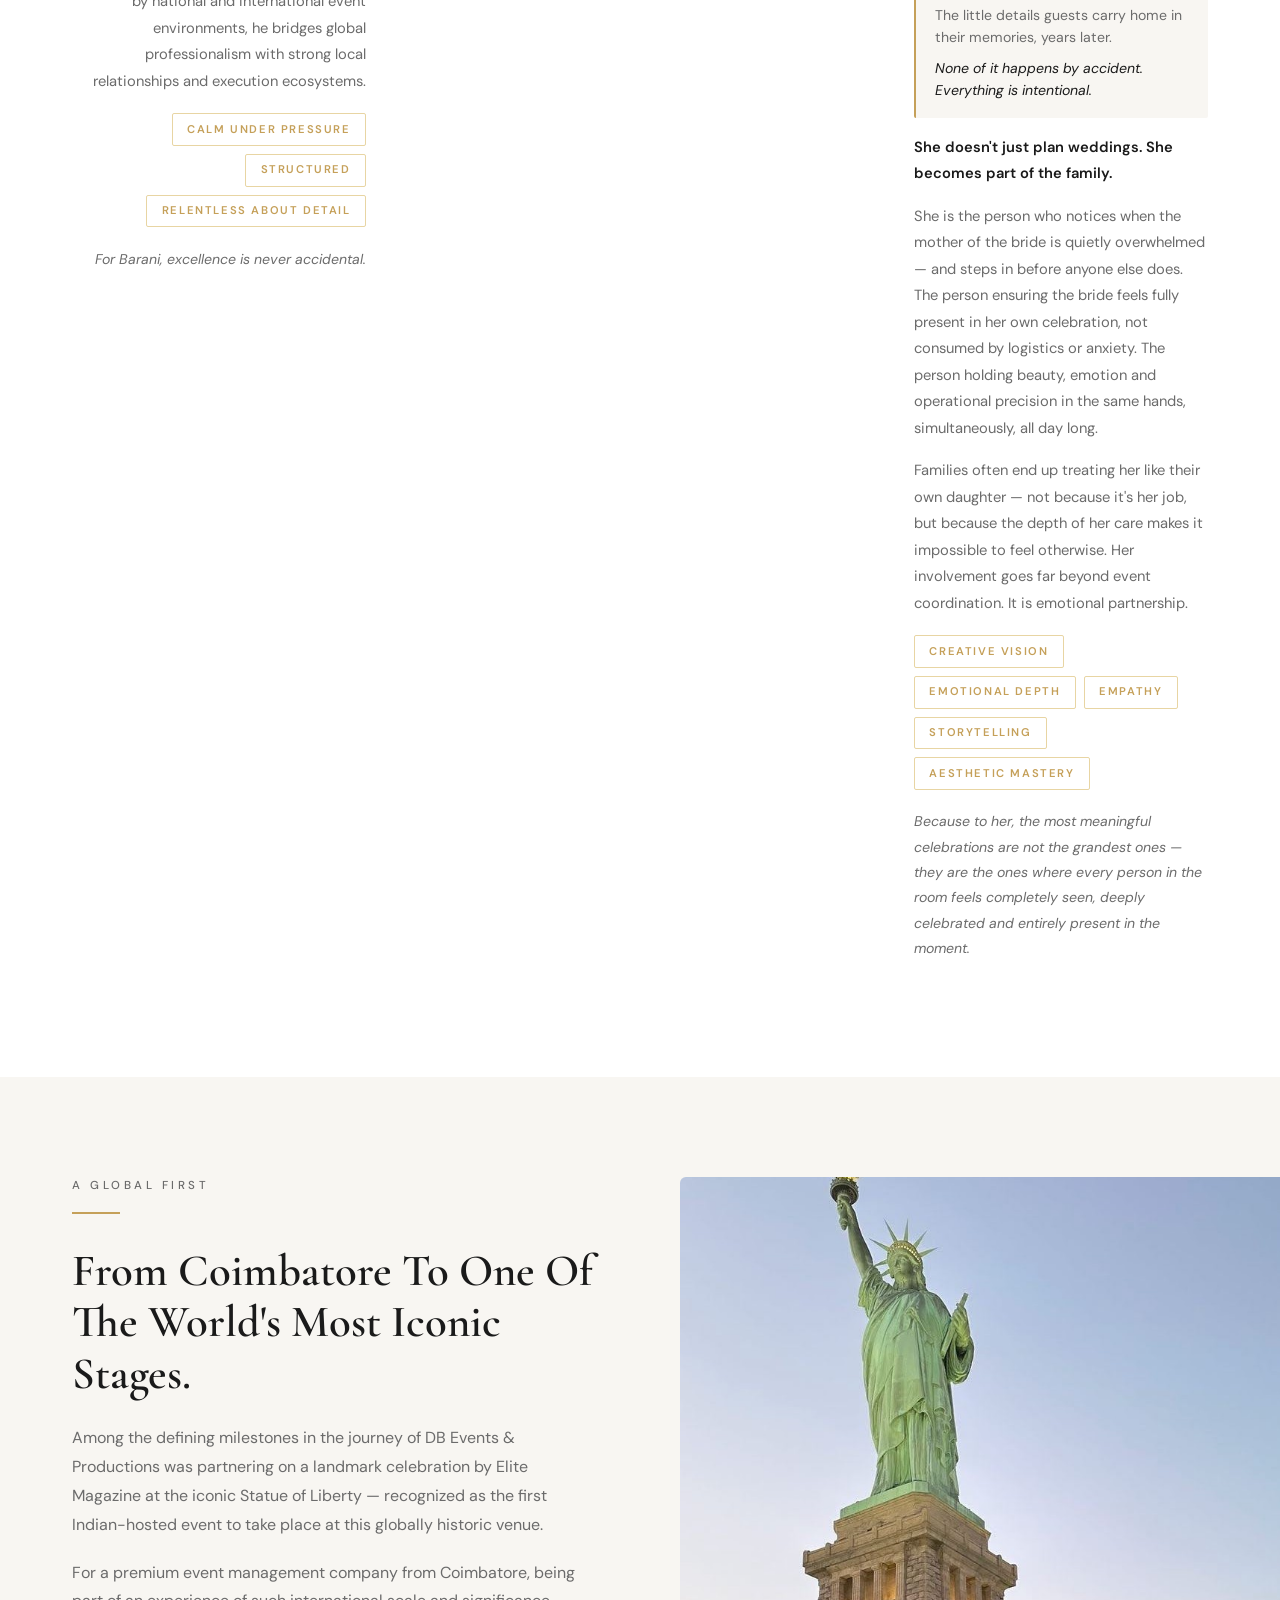
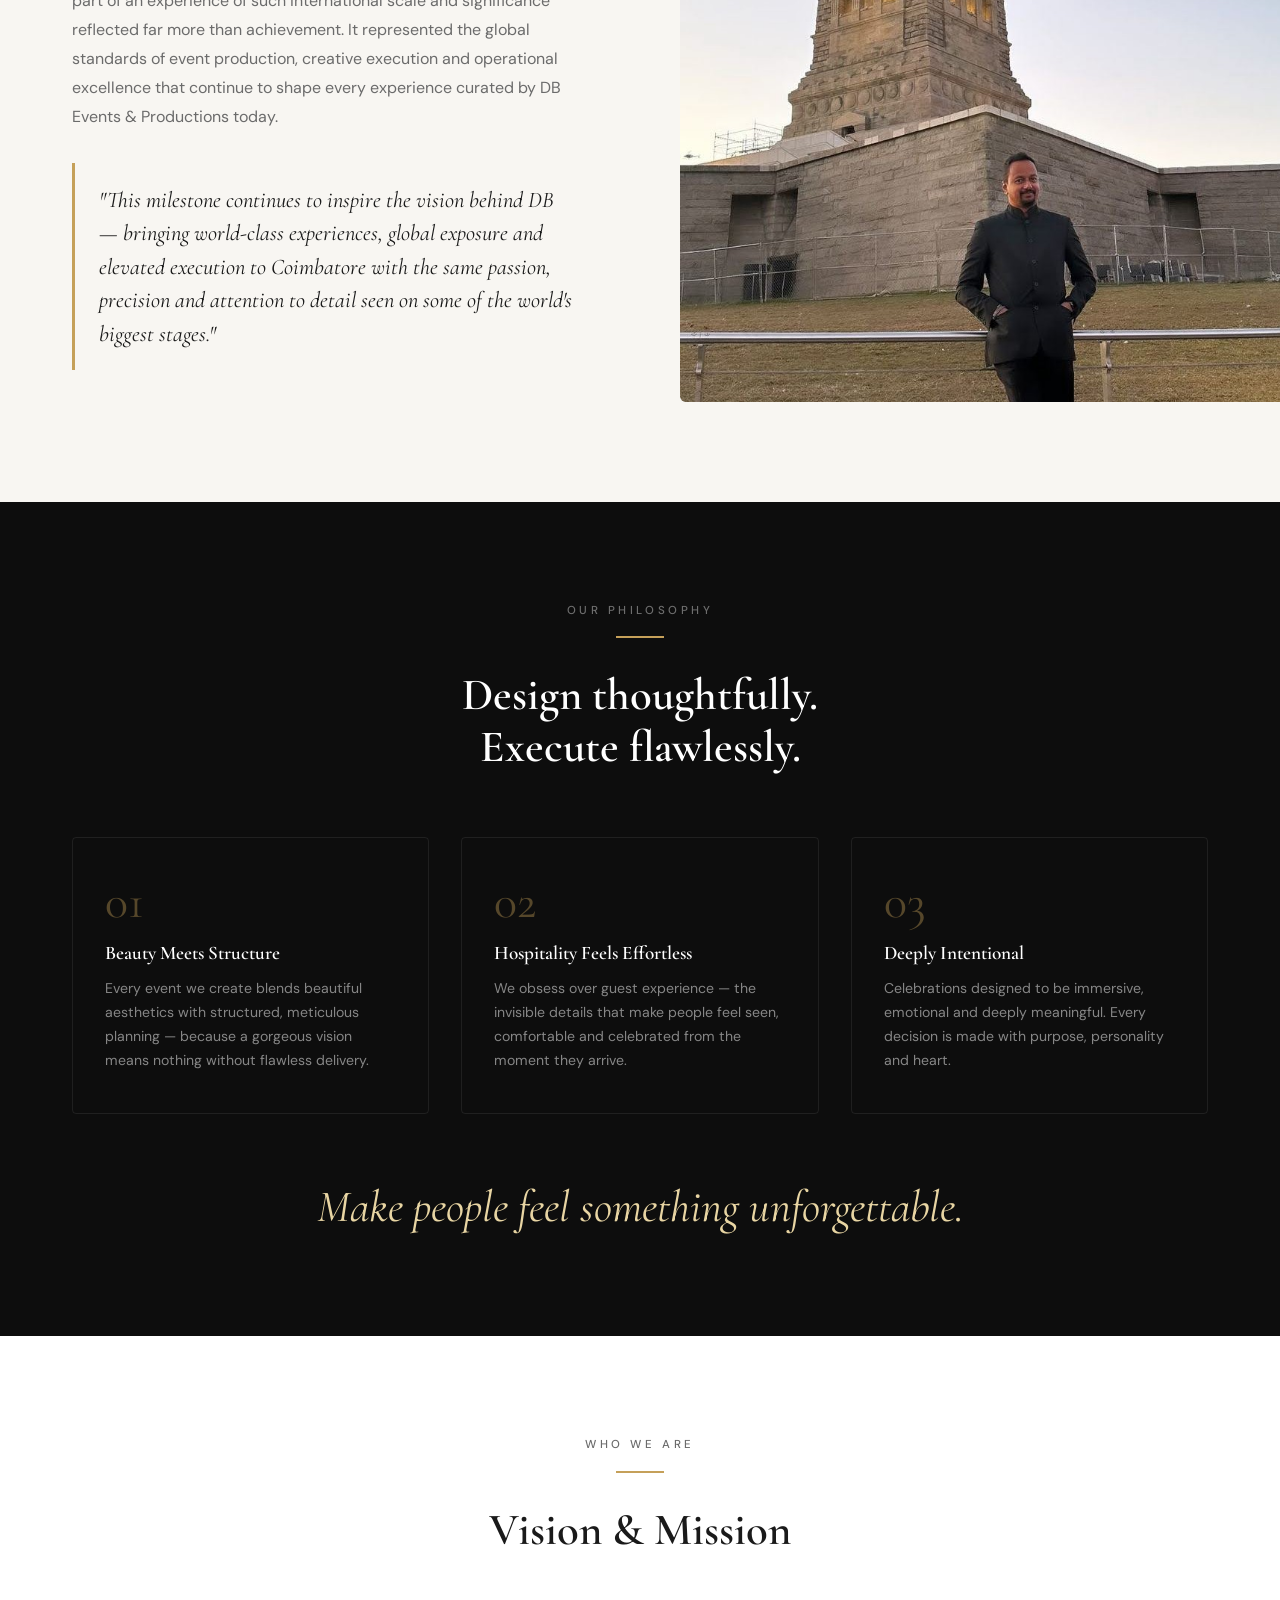
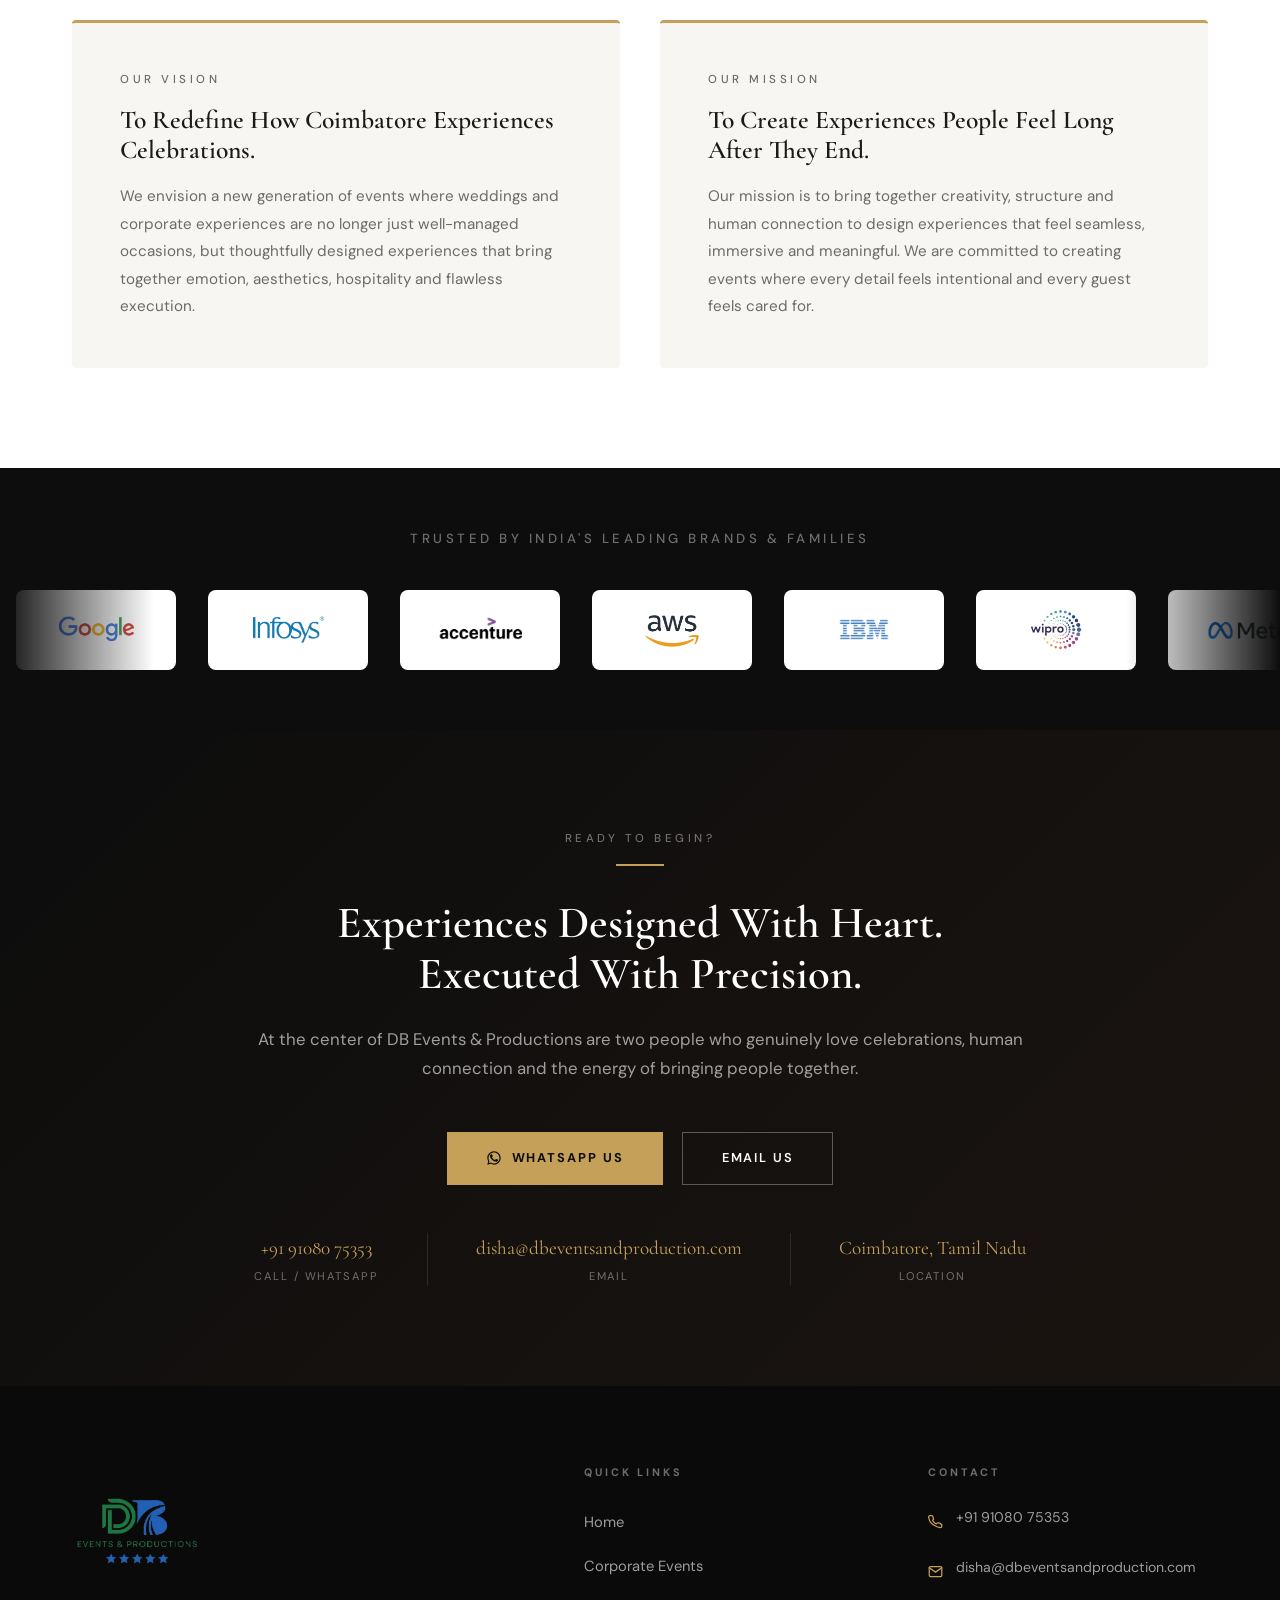
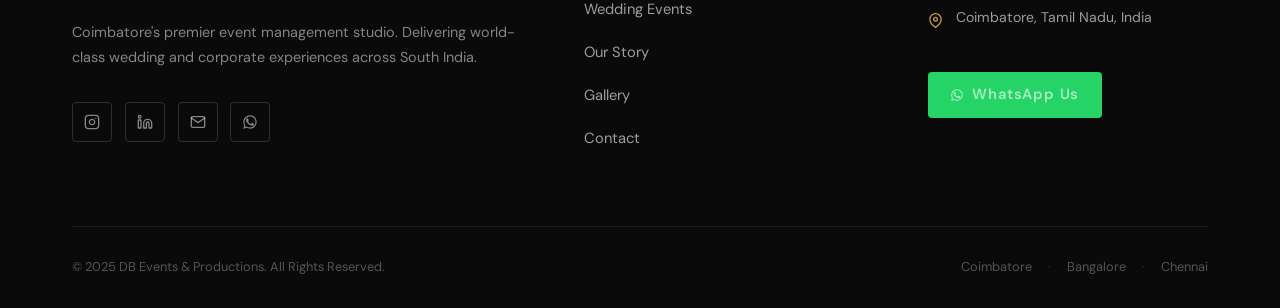
==== commit 9c820996: "Initial upload" ====
--- a/about.html
+++ b/about.html
@@ -986,7 +986,7 @@
             <div class="container">
                 <div class="grid grid-2-col">
                     <div class="story-image">
-                        <img src="assets/end2.jpg" alt="2010 Commonwealth Games Era — Where It All Began">
+                        <img src="assets/por24.png" alt="2010 Commonwealth Games Era — Where It All Began">
                     </div>
                     <div class="story-content">
                         <span class="overline">Where It All Began</span>
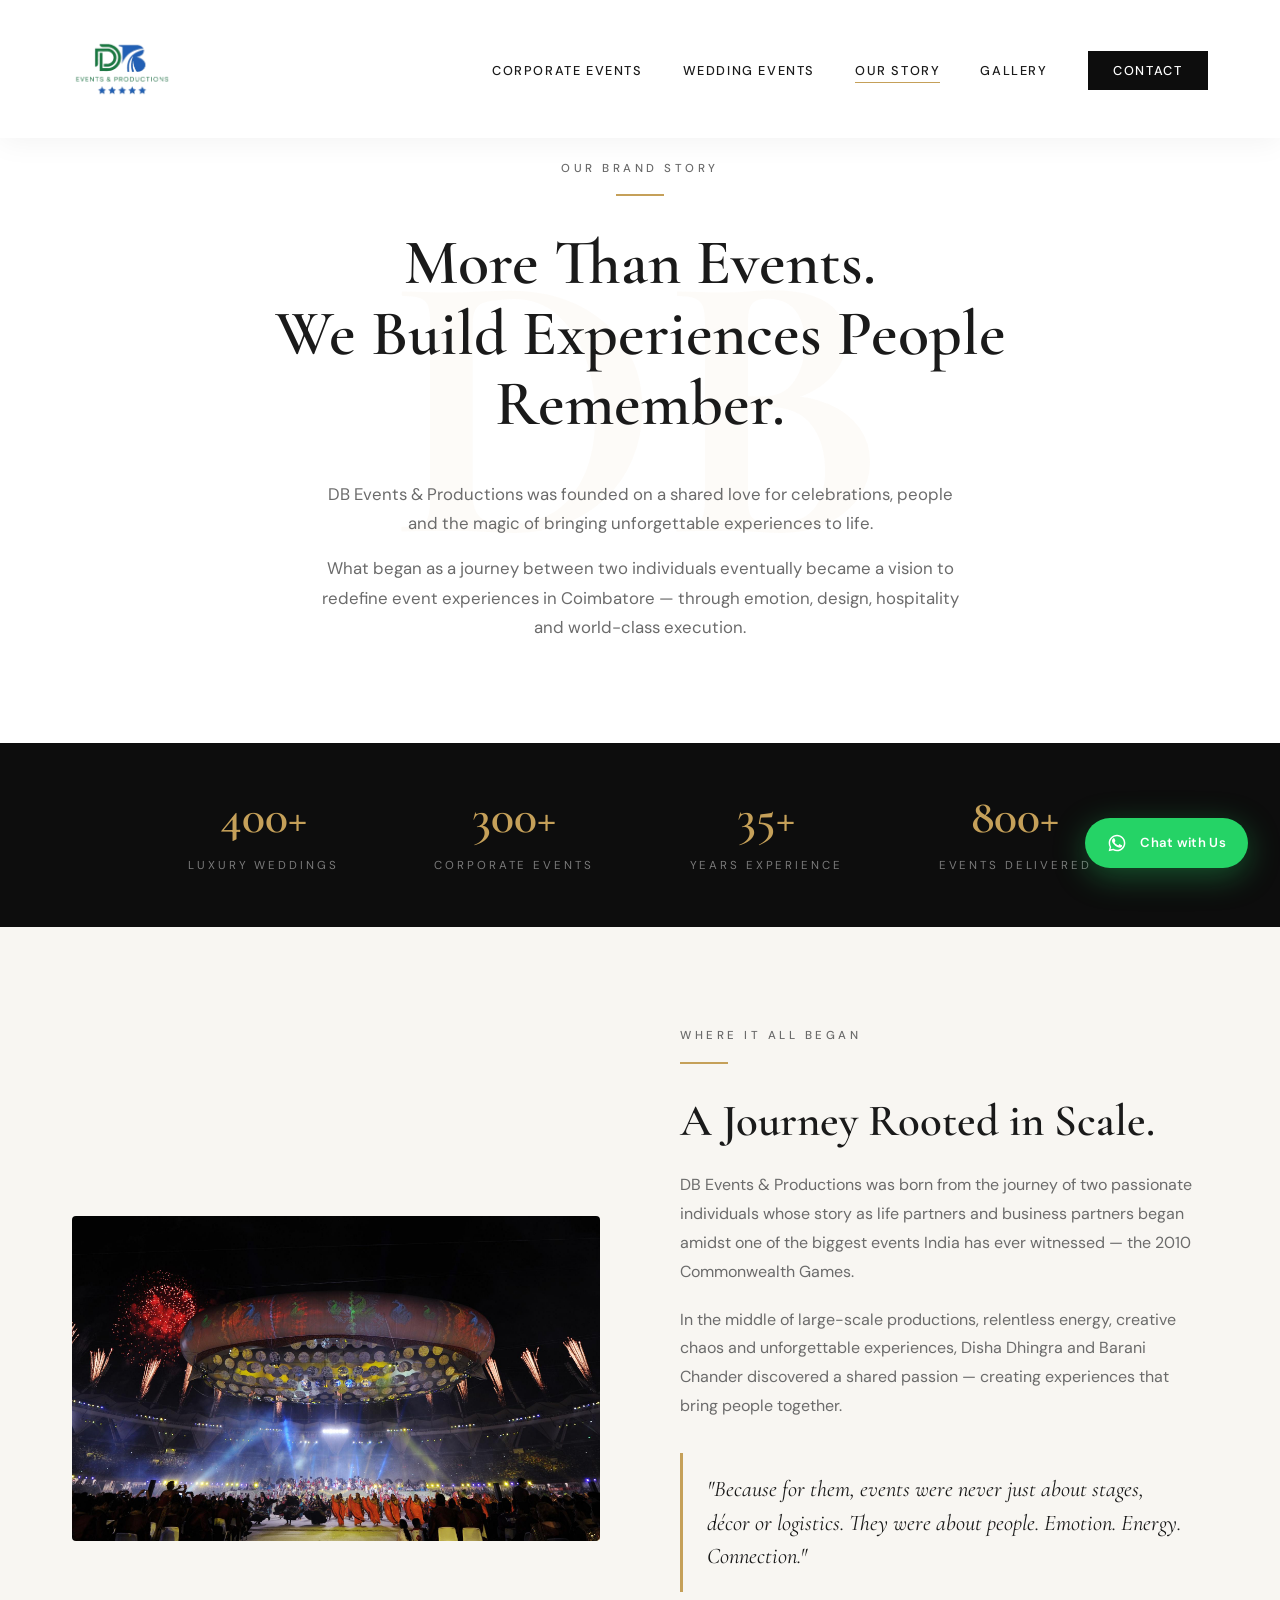
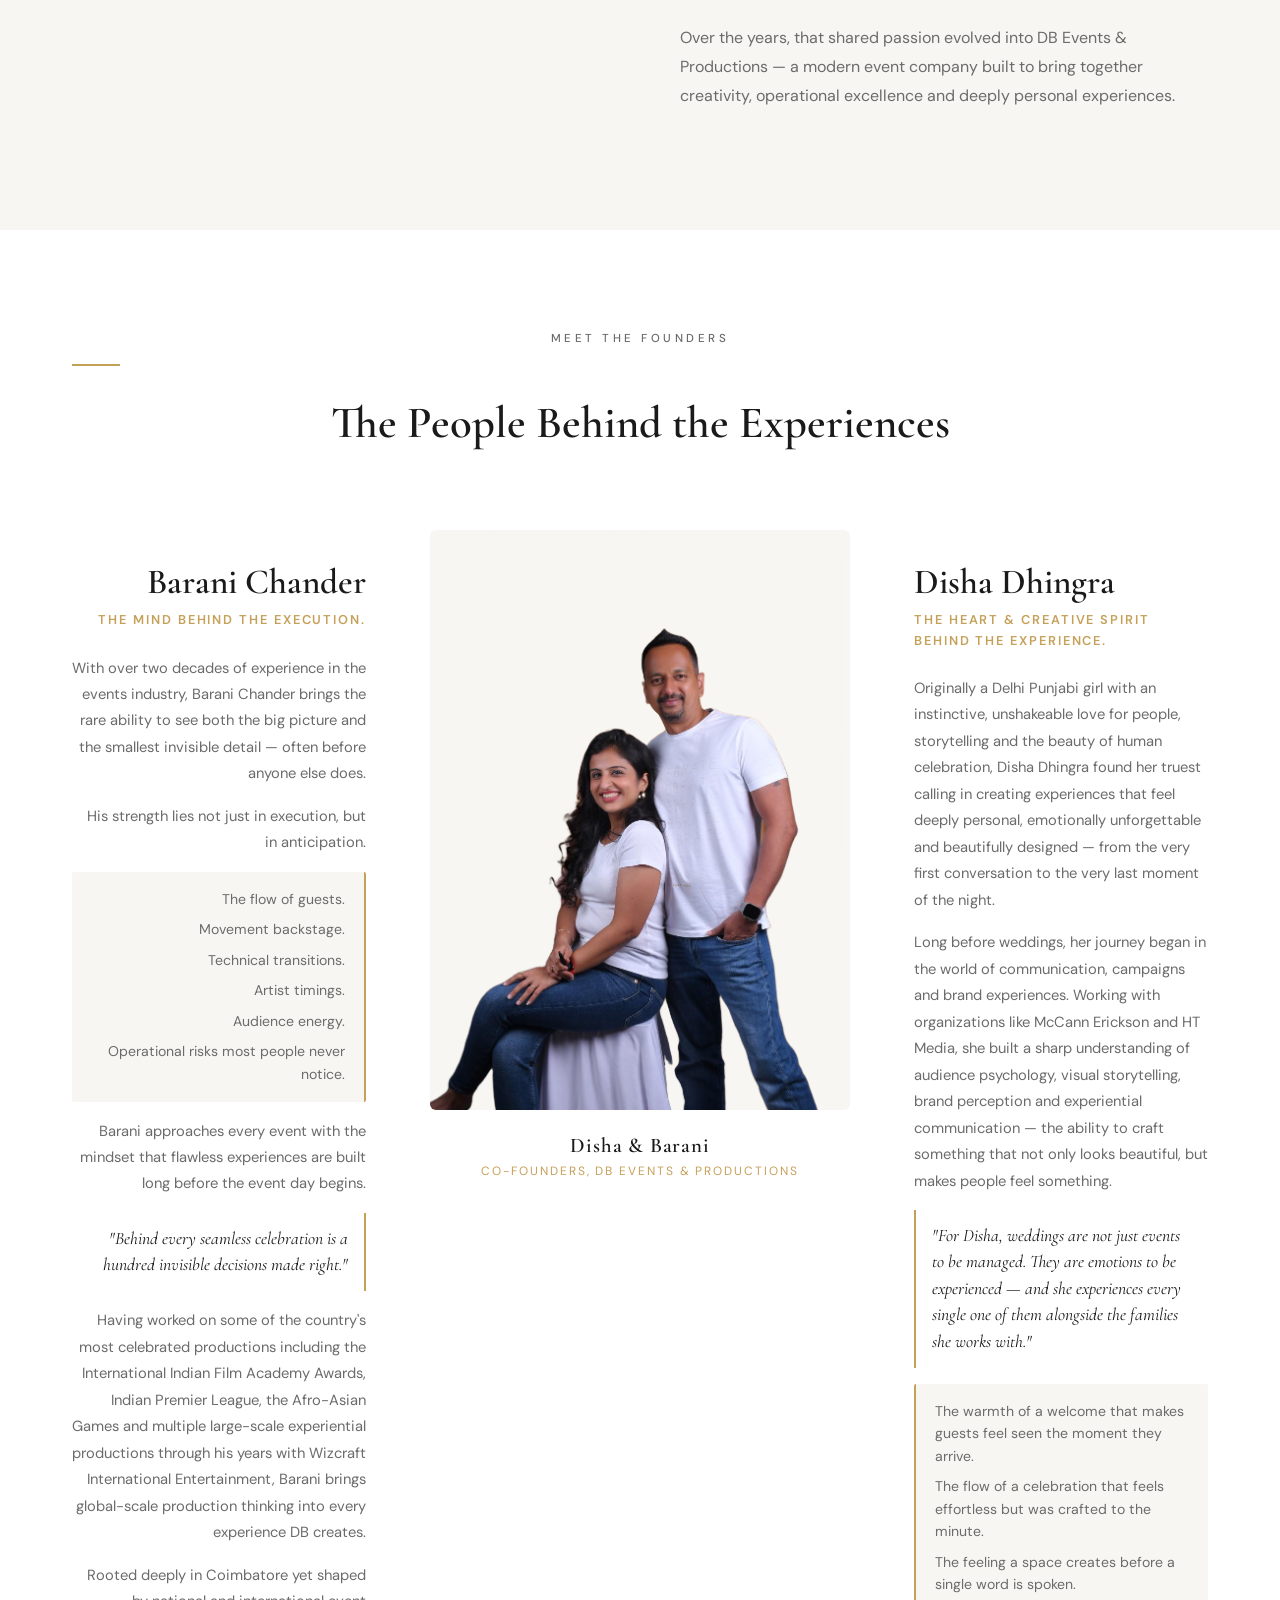
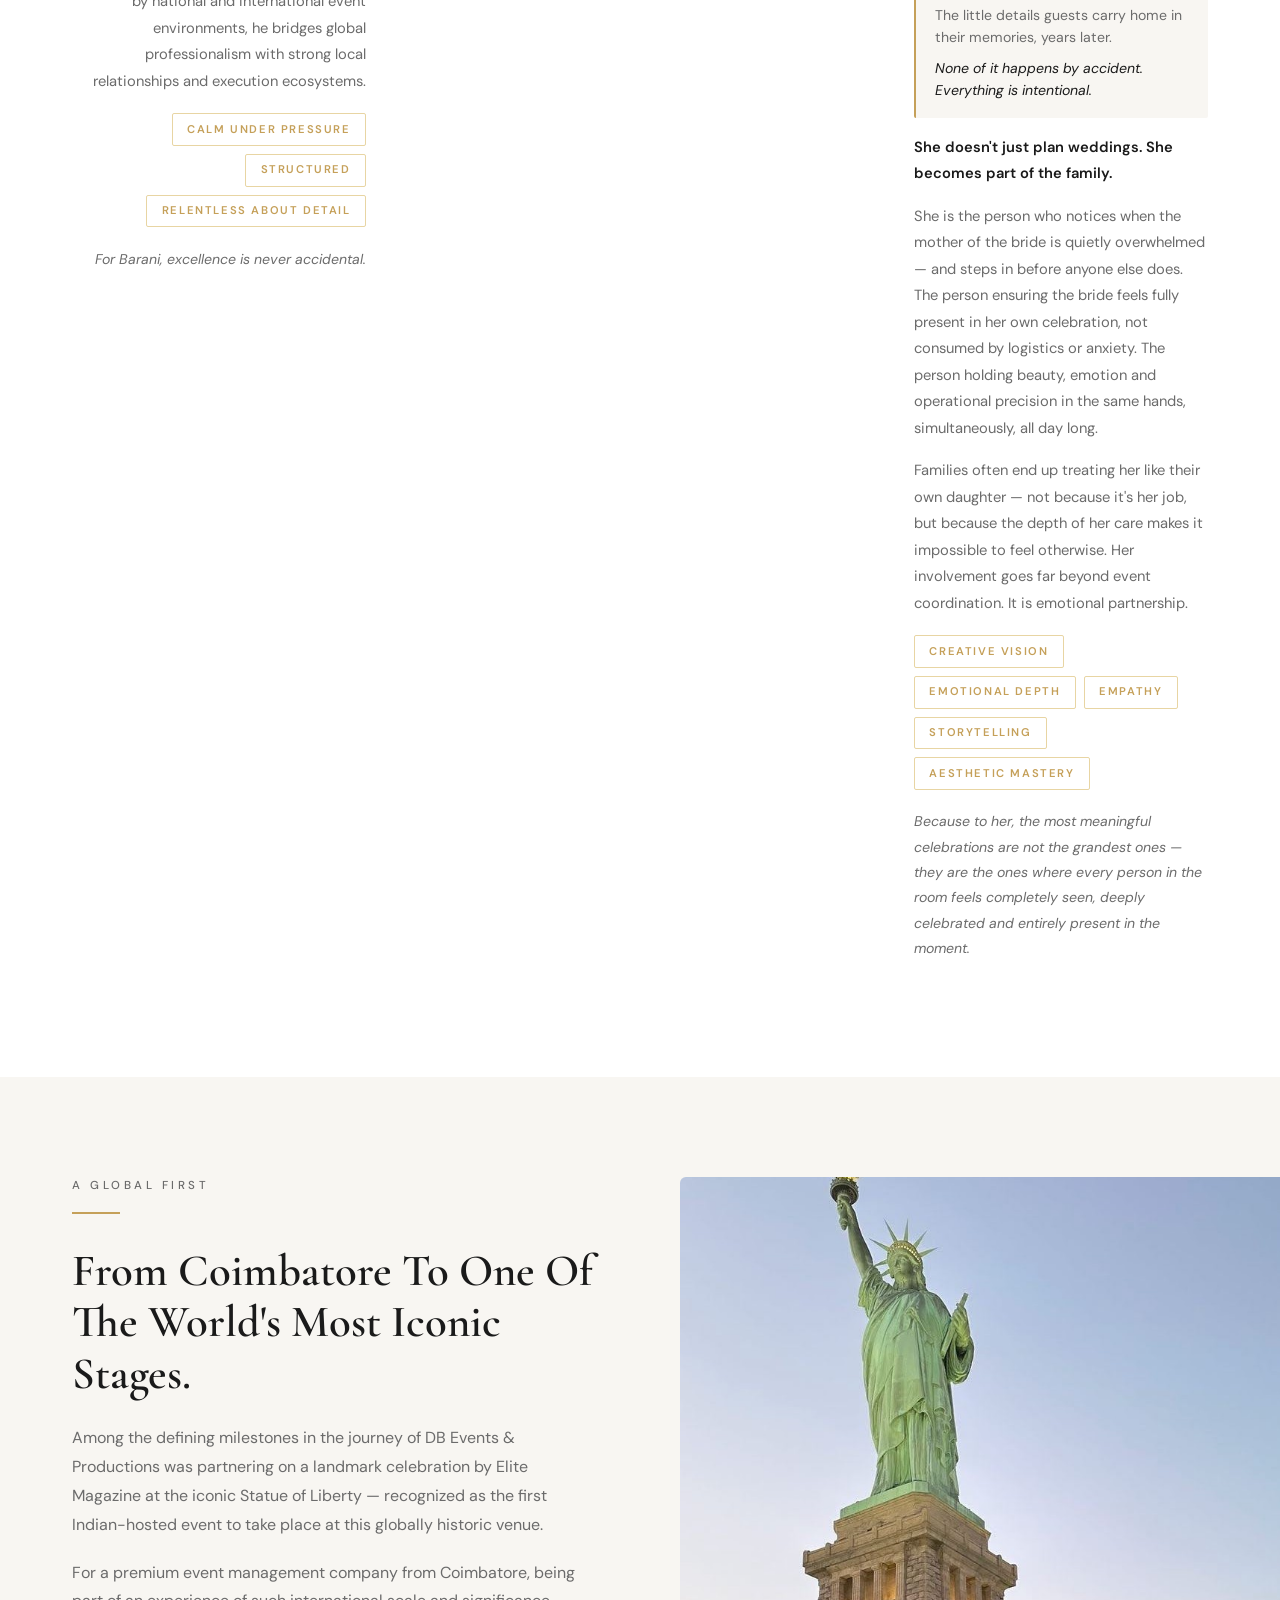
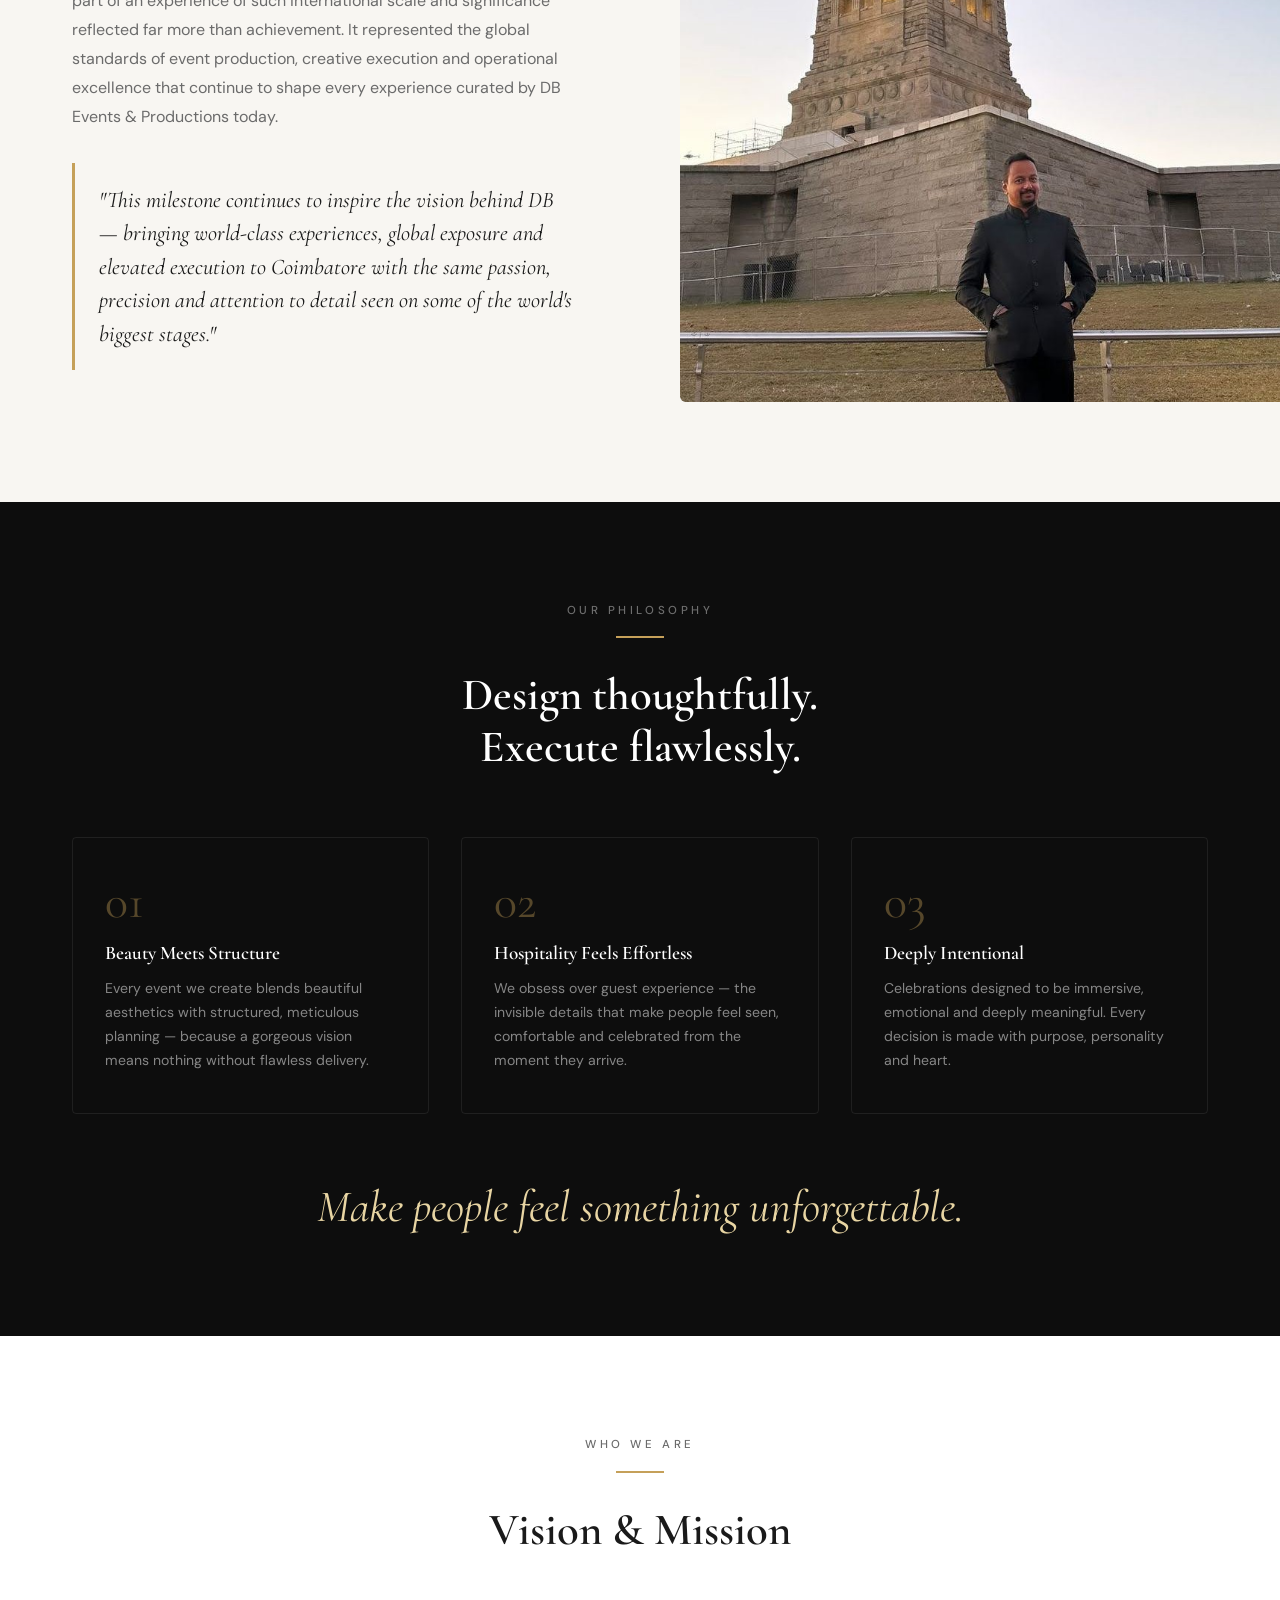
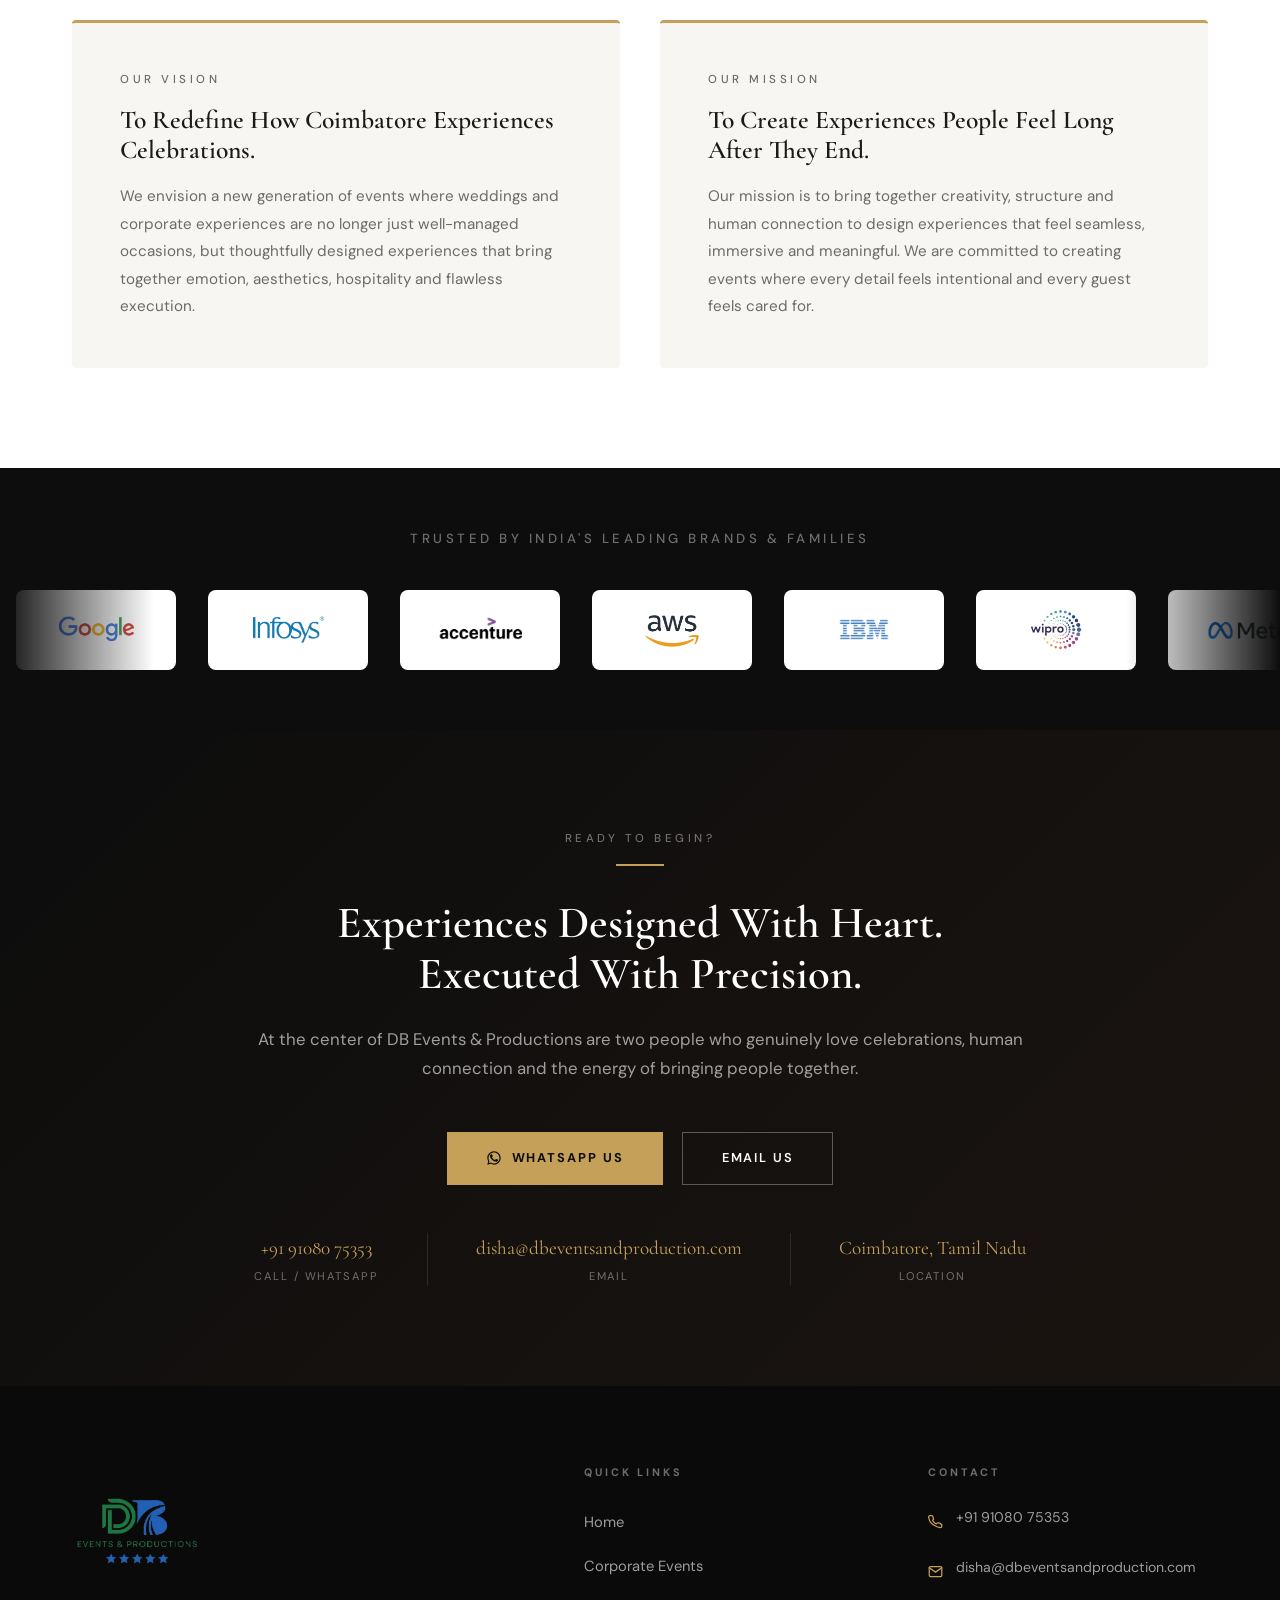
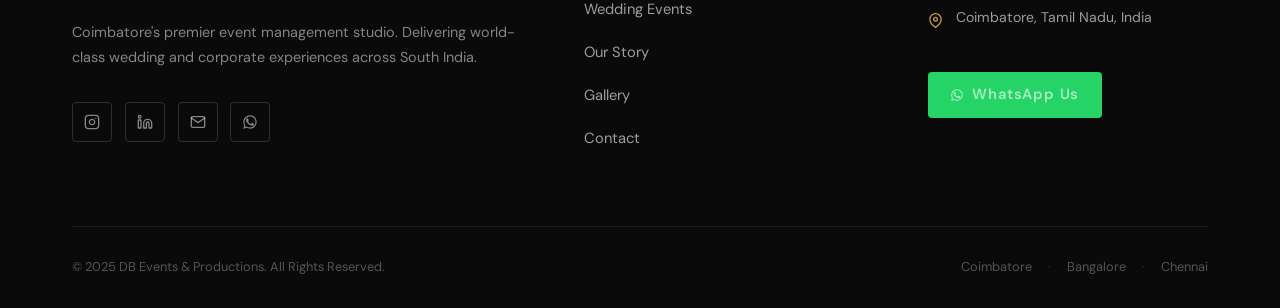
==== commit 760e67a7: "Initial upload" ====
--- a/about.html
+++ b/about.html
@@ -986,7 +986,7 @@
             <div class="container">
                 <div class="grid grid-2-col">
                     <div class="story-image">
-                        <img src="assets/por24.png" alt="2010 Commonwealth Games Era — Where It All Began">
+                        <img src="assets/about.jpeg" alt="2010 Commonwealth Games Era — Where It All Began">
                     </div>
                     <div class="story-content">
                         <span class="overline">Where It All Began</span>
